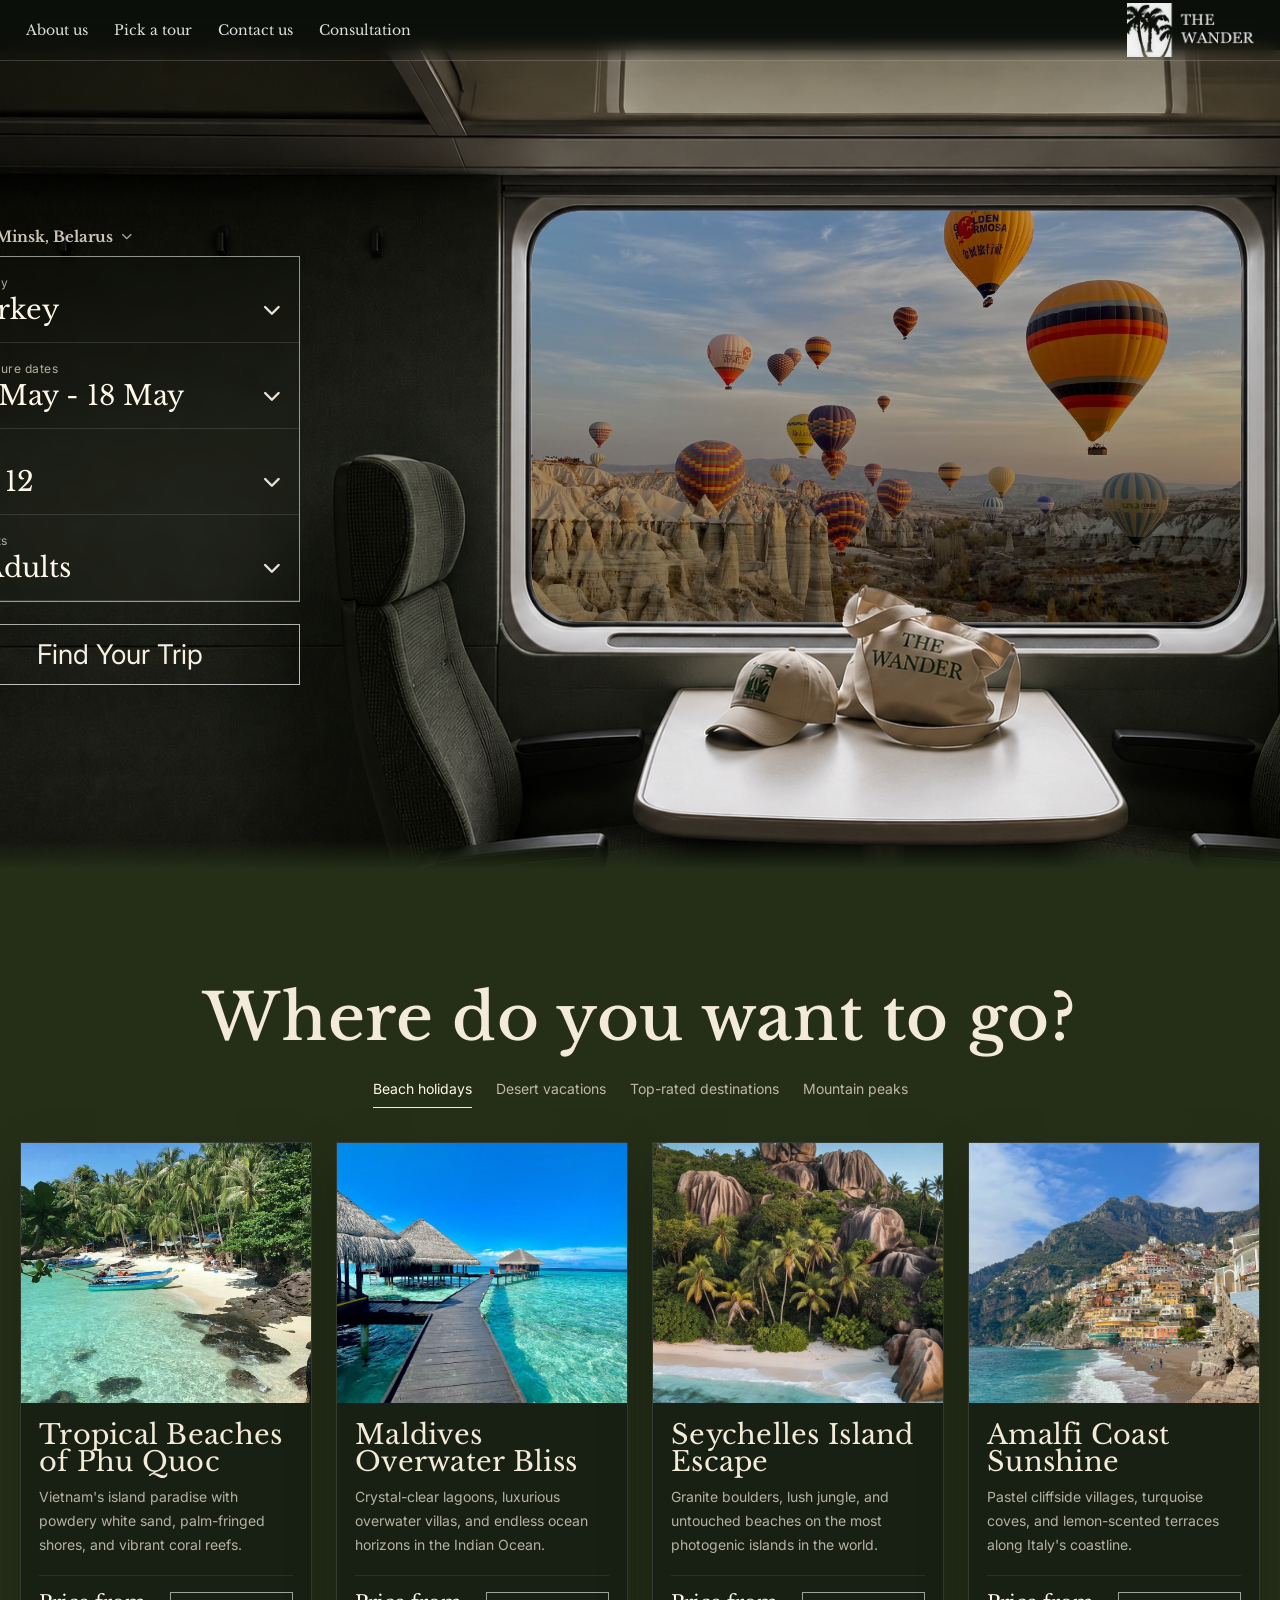
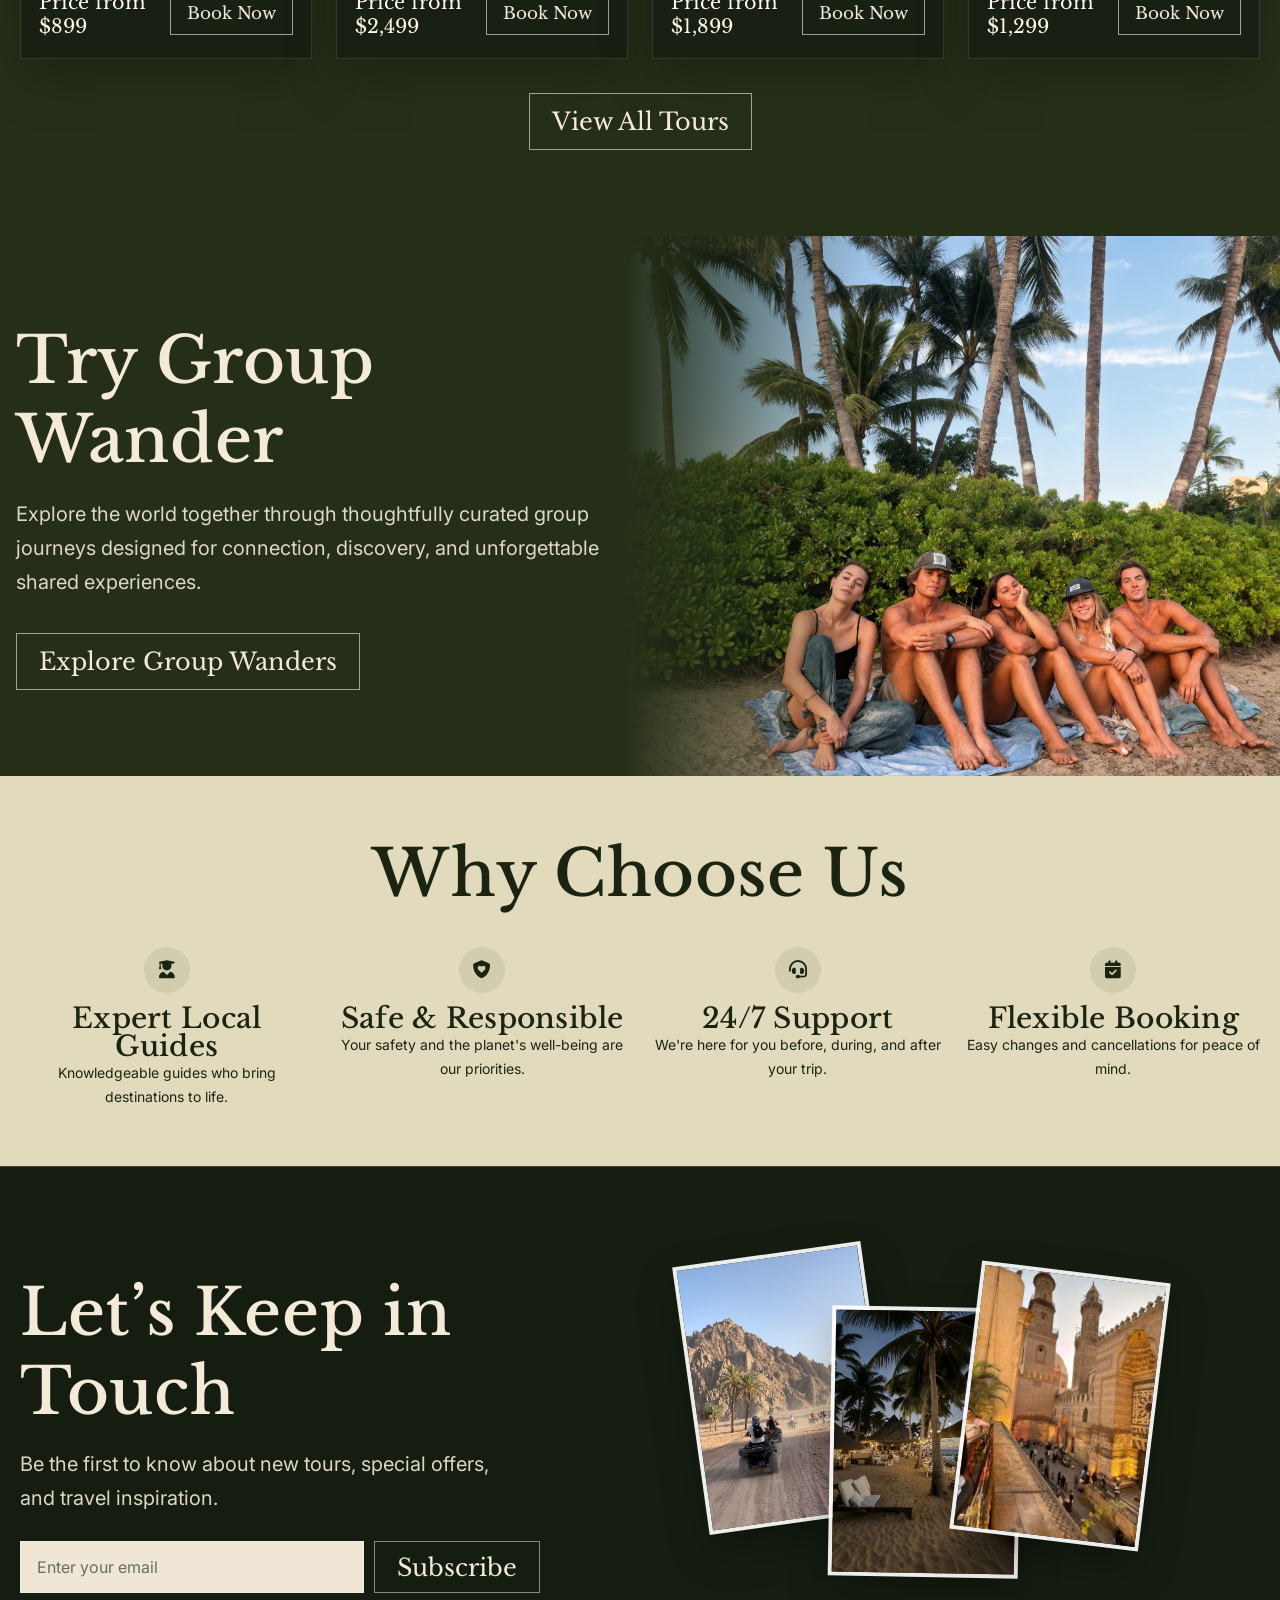
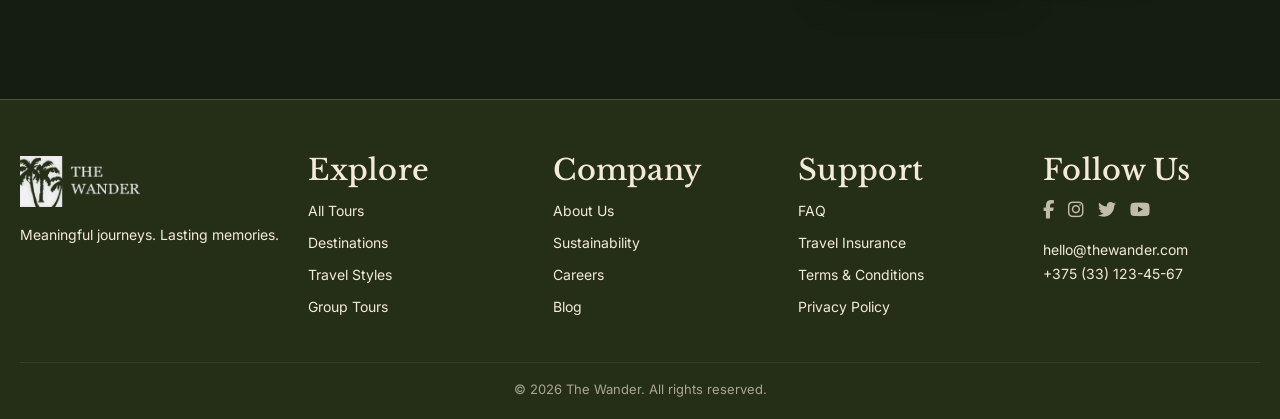
==== index.html @ 89d20103 "Update header layout and color scheme - Modified index.html to reposition logo to the right and navi" ====
<!DOCTYPE html>
<html lang="en">
<head>
    <meta charset="UTF-8" />
    <meta name="viewport" content="width=device-width, initial-scale=1.0" />
    <title>The Wander</title>

    <link rel="preconnect" href="https://fonts.googleapis.com">
    <link rel="preconnect" href="https://fonts.gstatic.com" crossorigin>
    <link href="https://fonts.googleapis.com/css2?family=Cormorant+Garamond:wght@400;500;600;700&family=Inter:wght@400;500;600;700&family=Libre+Baskerville:wght@400;700&display=swap" rel="stylesheet">
    <link rel="stylesheet" href="https://cdnjs.cloudflare.com/ajax/libs/font-awesome/6.5.0/css/all.min.css" />

    <style>
        :root {
            --bg: #252F18;
            --bg2: #1b2411;
            --panel: rgba(14, 18, 12, .56);
            --panel-2: rgba(18, 24, 16, .76);
            --line: rgba(255,255,255,.28);
            --line-2: rgba(255,255,255,.14);
            --cream: #f4ead8;
            --muted: rgba(244,234,216,.72);
            --soft: rgba(244,234,216,.12);
            --shadow: 0 24px 60px rgba(0,0,0,.35);
        }

        * {
            box-sizing: border-box;
        }

        html {
            scroll-behavior: smooth;
        }

        body {
            margin: 0;
            font-family: Inter, system-ui, sans-serif;
            background: var(--bg);
            color: var(--cream);
            overflow-x: hidden;
        }

        a {
            color: inherit;
            text-decoration: none;
        }

        button, input, select {
            font: inherit;
        }

        img {
            display: block;
            max-width: 100%;
        }

        .serif {
            font-family: 'Libre Baskerville', serif;
            letter-spacing: .01em;
        }

        .container {
            width: min(1240px, calc(100% - 32px));
            margin: 0 auto;
        }

        /* HEADER */
        .topbar {
            position: absolute;
            top: 0;
            left: 0;
            width: 100%;
            z-index: 40;
            background: linear-gradient(180deg, rgba(0,0,0,0.5) 0%, rgba(0,0,0,.5) 100%, );
            border-bottom: 1px solid rgba(255,255,255,.18);
            backdrop-filter: blur(8px);
        }

        .topbar-inner {
            min-height: 60px;
            display: grid;
            grid-template-columns: 1fr auto;
            align-items: center;
            gap: 18px;
            padding: 0 6px;
        }

        .nav {
            display: flex;
            align-items: center;
            gap: 26px;
            white-space: nowrap;
            font-family: 'Libre Baskerville', serif;
            font-size: 14px;
            color: rgba(255,255,255,.86);
        }

            .nav a {
                position: relative;
                padding: 6px 0;
                transition: opacity .2s ease, transform .2s ease;
            }

                .nav a:hover {
                    opacity: 1;
                    transform: translateY(-1px);
                }

            .nav.left {
                justify-content: flex-start;
            }

            .nav.right {
                justify-content: flex-end;
            }

        .brand {
            display: inline-flex;
            align-items: center;
            justify-self: end;
            gap: 10px;
        }

        .logo-image {
            width: 127px;
            height: auto;
            object-fit: contain;
        }

        .search-link {
            display: inline-flex;
            align-items: center;
            gap: 10px;
        }

        /* HERO */
        .hero {
            position: relative;
            min-height: 100vh;
            overflow: hidden;
            background: #0e120c;
        }

        .scene-vignette {
            position: absolute;
            inset: 0;
            background: linear-gradient(180deg, rgba(0,0,0,.18) 0%, rgba(0,0,0,.35) 45%, rgba(6,8,5,.62) 100%), radial-gradient(circle at 50% 42%, rgba(255,255,255,.06), transparent 26%);
            pointer-events: none;
        }

        .hero-grid {
            position: relative;
            z-index: 2;
            min-height: 100vh;
            display: grid;
            grid-template-columns: minmax(280px, 360px) minmax(0, 1fr);
            gap: 30px;
            align-items: center;
            padding: 120px 0 48px;
        }

        .finder {
            width: 100%;
            max-width: 360px;
            margin-left: -80px;
            margin-top: -60px;
            color: var(--cream);
        }

        .finder-label {
            display: flex;
            align-items: center;
            gap: 8px;
            font-size: 15px;
            color: rgba(244,234,216,.85);
            margin-bottom: 10px;
            font-family: 'Libre Baskerville', serif;
        }

        .finder-card {
            border: 1px solid rgba(255,255,255,.55);
            background: rgba(12,16,10,.12);
            backdrop-filter: blur(6px);
            padding: 0;
            overflow: visible; /* changed from hidden to allow dropdown to overflow */
            box-shadow: 0 20px 60px rgba(0,0,0,.22);
        }

        .field {
            padding: 14px 18px;
            border-bottom: 1px solid rgba(255,255,255,.12);
            min-height: 86px;
            display: flex;
            flex-direction: column;
            justify-content: center;
            cursor: pointer;
            transition: background .2s ease;
            user-select: none;
        }

        .train-bg::after {
            content: "";
            position: absolute;
            bottom: 0;
            left: 0;
            width: 100%;
            height: 7%;
            background: linear-gradient( to top, #252F18 0%, #252F18 50%, transparent 100%);
            pointer-events: none;
            z-index: 2;
        }

        .field:hover {
            background: rgba(255,255,255,.03);
        }

        .field:last-child {
            border-bottom: 0;
        }

        .field .label {
            font-size: 12px;
            letter-spacing: .04em;
            color: rgba(244,234,216,.72);
            margin-bottom: 6px;
        }

        .field .value {
            display: flex;
            align-items: center;
            justify-content: space-between;
            gap: 14px;
            font-family: 'Libre Baskerville', serif;
            font-size: clamp(1.7rem, 3vw, 1.05rem);
            line-height: 1;
            font-weight: 200;
            color: #fff7ea;
        }

            .field .value small {
                font-size: 18px;
                opacity: .9;
                line-height: 1;
            }

        .finder-actions {
            margin-top: 22px;
        }

        .cta-btn {
            width: 100%;
            appearance: none;
            border: 1px solid rgba(255,255,255,.72);
            background: rgba(0,0,0,.12);
            color: #fff7ea;
            padding: 16px 20px;
            cursor: pointer;
            font-family: 'Inter', sans-serif;
            font-size: clamp(1.7rem, 3vw, 1.05rem);
            line-height: 1;
            box-shadow: var(--shadow);
            transition: transform .2s ease, background .2s ease, border-color .2s ease;
        }

            .cta-btn:hover {
                transform: translateY(-2px);
                background: rgba(255,255,255,.08);
                border-color: rgba(255,255,255,.88);
            }

            .cta-btn:active {
                transform: translateY(0);
            }

        .hero-right {
            position: relative;
            min-height: 560px;
            display: flex;
            align-items: flex-end;
            justify-content: flex-end;
            padding-right: 18px;
        }

        .window-view {
            position: absolute;
            inset: 8px;
            border-radius: 24px;
            overflow: hidden;
            z-index: -20;
        }

            .window-view .view-slide {
                position: absolute;
                inset: 0;
                opacity: 0;
                transform: scale(1.04);
                transition: opacity 900ms ease, transform 1100ms ease;
                background-position: center center;
                background-size: cover;
                background-repeat: no-repeat;
            }

                .window-view .view-slide.active {
                    opacity: 1;
                    transform: scale(1);
                }

        .train-bg {
            position: absolute;
            inset: 0;
            z-index: 1;
            margin-top: 50px;
            overflow: hidden;
            background-size: cover;
            background-position: center;
            background-repeat: no-repeat;
        }

            .train-bg img {
                width: 100%;
                height: 100vh;
                object-fit: cover;
            }

        /* SCENES UNDER WINDOW */
        .window-scenes {
            position: absolute;
            top: 18%;
            right: 2%;
            width: 57vw;
            height: 57vh;
            z-index: 0;
            overflow: hidden;
            border-radius: 28px;
        }

        .scene-slide {
            position: absolute;
            inset: 0;
            background-size: cover;
            background-position: center;
            opacity: 0;
            transition: opacity 1.2s ease, transform 1.2s ease;
            transform: scale(1.05);
        }

            .scene-slide.active {
                opacity: 1;
                transform: scale(1);
            }

        /* CONTENT ABOVE EVERYTHING */
        .hero-grid {
            position: relative;
            z-index: 3;
        }

        .hero-top-note {
            position: absolute;
            top: 20px;
            right: 18px;
            z-index: 2;
            font-size: 12px;
            letter-spacing: .18em;
            text-transform: uppercase;
            color: rgba(244,234,216,.72);
        }

        /* SECTIONS */
        .section {
            padding: 86px 0;
        }

            .section.dark {
                background: #252F18;
            }

        .title-center {
            text-align: center;
            margin-bottom: 30px;
        }

            .title-center h2 {
                margin: 0;
                font-size: clamp(2.4rem, 5vw, 4rem);
                font-weight: 500;
                line-height: 1;
            }

        .tabs {
            display: flex;
            flex-wrap: wrap;
            justify-content: center;
            gap: 16px 24px;
            list-style: none;
            padding: 0;
            margin: 0 0 34px;
        }

            .tabs button {
                appearance: none;
                border: 0;
                background: transparent;
                color: rgba(244,234,216,.74);
                font-size: 14px;
                padding: 0 0 10px;
                border-bottom: 1px solid transparent;
                cursor: pointer;
                transition: color .2s ease, border-color .2s ease, transform .2s ease;
            }

                .tabs button:hover {
                    color: #fff7ea;
                    transform: translateY(-1px);
                }

                .tabs button.active {
                    color: #fff7ea;
                    border-bottom-color: rgba(255,255,255,.9);
                }

        .cards {
            display: grid;
            grid-template-columns: repeat(4,1fr);
            gap: 24px;
        }

        .card {
            overflow: hidden;
            background: #182013;
            border: 1px solid rgba(255,255,255,.12);
            box-shadow: 0 20px 50px rgba(0,0,0,.22);
            display: flex;
            flex-direction: column;
            transition: transform .25s ease, box-shadow .25s ease;
        }

            .card:hover {
                transform: translateY(-8px);
                box-shadow: 0 30px 60px rgba(0,0,0,.28);
            }

        .image-wrap {
            height: 260px;
            overflow: hidden;
            background: #eee9de;
        }

            .image-wrap img {
                width: 100%;
                height: 100%;
                object-fit: cover;
                transition: transform .35s ease;
            }

        .card:hover .image-wrap img {
            transform: scale(1.05);
        }

        .card .content {
            padding: 18px 18px 20px;
            display: flex;
            flex-direction: column;
            flex: 1;
        }

        .card h3 {
            margin: 0;
            font-size: 1.7rem;
            line-height: 1;
            font-weight: 10;
        }

        .card p {
            margin: 10px 0 0;
            font-size: 14px;
            line-height: 1.7;
            color: var(--muted);
            flex: 1;
        }

        .card-bottom {
            display: flex;
            justify-content: space-between;
            align-items: center;
            gap: 14px;
            margin-top: 18px;
            padding-top: 14px;
            border-top: 1px solid rgba(255,255,255,.08);
        }

        .card-price {
            font-family: 'Libre Baskerville', serif;
            font-size: 1.2rem;
            font-weight: 100;
            color: #fff7ea;
        }

        .card-book-btn {
            border: 1px solid rgba(255,255,255,.58);
            background: transparent;
            color: var(--cream);
            padding: 10px 16px;
            cursor: pointer;
            font-family: 'Libre Baskerville', serif;
            font-size: 1.05rem;
            transition: background .2s ease, transform .2s ease, border-color .2s ease;
            white-space: nowrap;
        }

            .card-book-btn:hover {
                background: rgba(255,255,255,.08);
                border-color: rgba(255,255,255,.84);
                transform: translateY(-1px);
            }

        .center-btn {
            display: flex;
            justify-content: center;
            margin-top: 34px;
        }

        .outline-btn {
            display: inline-flex;
            align-items: center;
            justify-content: center;
            border: 1px solid rgba(255,255,255,.56);
            background: transparent;
            color: var(--cream);
            padding: 13px 22px;
            font-family: 'Libre Baskerville', serif;
            font-size: 1.5rem;
            cursor: pointer;
            transition: background .2s ease, transform .2s ease, border-color .2s ease;
        }

            .outline-btn:hover {
                background: rgba(255,255,255,.07);
                transform: translateY(-1px);
                border-color: rgba(255,255,255,.86);
            }

        .split {
            display: grid;
            grid-template-columns: minmax(0,1fr) minmax(0, 1.05fr);
            min-height: 540px;
        }

        .split-copy {
            display: flex;
            align-items: center;
            padding: 80px 0;
            background: #252F18;
        }

            .split-copy p {
                max-width: 600px;
                font-size: 20px;
                line-height: 1.7;
                color: rgba(244,234,216,.9);
                margin: 0;
            }

        .split-image {
            position: relative;
            overflow: hidden;
            min-height: 100%;
        }

            .split-image::before {
                content: "";
                position: absolute;
                inset: 0;
                background: linear-gradient(90deg, #252F18 0%, rgba(21,29,17,0) 38%);
                z-index: 1;
                pointer-events: none;
            }

            .split-image img {
                width: 100%;
                height: 100%;
                object-fit: cover;
            }

        .features {
            background: #eff0ea url('Whyus_back.png') center/cover no-repeat;
            color: #203019;
            padding: 58px 0;
        }

        .features-title {
            text-align: center;
            margin-bottom: 34px;
        }

            .features-title h2 {
                margin: 0;
                font-size: clamp(2.4rem, 5vw, 4rem);
                font-weight: 500;
                color: #1b2411;
            }

        .feature-grid {
            display: grid;
            grid-template-columns: repeat(4,1fr);
            gap: 22px;
        }

        .feature {
            display: flex;
            flex-direction: column;
            align-items: center;
            text-align: center;
            gap: 12px;
        }

        .icon {
            width: 46px;
            height: 46px;
            border-radius: 999px;
            display: grid;
            place-items: center;
            background: rgba(38,49,26,.08);
            color: #1b2411;
            font-size: 18px;
        }

        .feature h4 {
            margin: 0;
            font-size: 1.75rem;
            font-weight: 500;
            line-height: 1;
            color: #1b2411;
        }

        .feature p {
            margin: 0;
            font-size: 14px;
            line-height: 1.7;
            color: #1b2411;
        }

        .newsletter {
            background: #151d11;
            border-top: 1px solid rgba(255,255,255,.18);
            padding: 86px 0;
        }

            .newsletter .grid {
                display: grid;
                grid-template-columns: 1fr 1fr;
                gap: 40px;
                align-items: center;
            }

            .newsletter h2 {
                margin: 0;
                font-size: clamp(2.4rem, 5vw, 4rem);
                font-weight: 500;
            }

            .newsletter p {
                margin: 16px 0 0;
                max-width: 500px;
                font-size: 20px;
                line-height: 1.7;
                color: rgba(244,234,216,.9);
            }

        .form-row {
            display: flex;
            gap: 10px;
            margin-top: 26px;
            max-width: 520px;
        }

            .form-row input {
                flex: 1;
                height: 52px;
                border: 1px solid rgba(255,255,255,.18);
                background: #efe6d6;
                color: #1f2915;
                padding: 0 16px;
                outline: none;
            }

                .form-row input::placeholder {
                    color: #65705d;
                }

            .form-row button {
                height: 52px;
                padding: 0 22px;
                border: 1px solid rgba(255,255,255,.48);
                background: transparent;
                color: var(--cream);
                cursor: pointer;
                font-family: 'Libre Baskerville', serif;
                font-size: 1.5rem;
                white-space: nowrap;
            }

        .polaroids {
            position: relative;
            height: 360px;
        }

            .polaroids img {
                position: absolute;
                width: 190px;
                height: 270px;
                object-fit: cover;
                border: 4px solid rgba(255,255,255,.92);
                box-shadow: 0 18px 40px rgba(0,0,0,.28);
            }

        .p1 {
            left: 30px;
            top: 0;
            transform: rotate(-8deg);
        }

        .p2 {
            left: 170px;
            top: 54px;
            transform: rotate(1deg);
        }

        .p3 {
            left: 305px;
            top: 18px;
            transform: rotate(7deg);
        }

        .footer {
            background: #252F18;
            padding: 56px 0 22px;
            border-top: 1px solid rgba(255,255,255,.18);
        }

        .footer-grid {
            display: grid;
            grid-template-columns: 1.2fr 1fr 1fr 1fr 1fr;
            gap: 28px;
        }

        .footer p, .footer li {
            font-size: 14px;
            line-height: 1.7;
            color: var(--cream);
            margin: 0;
        }

        .footer ul {
            list-style: none;
            padding: 0;
            margin: 14px 0 0;
        }

        .footer li {
            margin-bottom: 8px;
        }

        .footer h3 {
            margin: 0;
            font-size: 1.8rem;
            font-weight: 500;
            line-height: 1;
        }

        .footer-logo-img {
            width: 120px;
            height: auto;
        }

        .socials {
            display: flex;
            gap: 14px;
            margin: 14px 0 18px;
            font-size: 18px;
        }

            .socials a {
                color: rgba(244,234,216,.76);
            }

                .socials a:hover {
                    color: #fff7ea;
                }

        .copyright {
            margin-top: 36px;
            padding-top: 18px;
            border-top: 1px solid rgba(255,255,255,.08);
            text-align: center;
            color: rgba(244,234,216,.64);
            font-size: 13px;
        }

        /* MODAL */
        .modal {
            position: fixed;
            inset: 0;
            display: none;
            align-items: center;
            justify-content: center;
            z-index: 80;
            background: rgba(0,0,0,.56);
            padding: 20px;
        }

            .modal.open {
                display: flex;
            }

        .modal-card {
            width: min(760px, 100%);
            background: #151d11;
            border: 1px solid rgba(255,255,255,.16);
            box-shadow: 0 30px 80px rgba(0,0,0,.45);
            padding: 22px;
        }

        .modal-head {
            display: flex;
            justify-content: space-between;
            align-items: center;
            gap: 16px;
            margin-bottom: 14px;
        }

            .modal-head h3 {
                margin: 0;
                font-size: 2rem;
                font-weight: 500;
            }

        .modal-close {
            width: 42px;
            height: 42px;
            border-radius: 999px;
            border: 1px solid rgba(255,255,255,.2);
            background: transparent;
            color: var(--cream);
            cursor: pointer;
        }

        .summary-grid {
            display: grid;
            grid-template-columns: repeat(3,1fr);
            gap: 12px;
        }

        .summary-item {
            border: 1px solid rgba(255,255,255,.14);
            padding: 14px;
            background: rgba(255,255,255,.03);
        }

            .summary-item span {
                display: block;
                font-size: 12px;
                color: rgba(244,234,216,.68);
                margin-bottom: 8px;
                text-transform: uppercase;
                letter-spacing: .08em;
            }

            .summary-item strong {
                font-family: 'Libre Baskerville', serif;
                font-size: 1.6rem;
                font-weight: 600;
            }

        .modal-actions {
            display: flex;
            gap: 10px;
            justify-content: flex-end;
            margin-top: 18px;
            flex-wrap: wrap;
        }

        /* DROPDOWN PANEL */
        .dropdown-panel {
            position: absolute;
            left: 0;
            top: 100%;
            width: min(360px, 100%);
            margin-top: 10px;
            background: rgba(16, 20, 14, .96);
            border: 1px solid rgba(255,255,255,.16);
            box-shadow: 0 20px 50px rgba(0,0,0,.34);
            padding: 14px;
            display: none;
            z-index: 60;
            max-height: 300px; /* enable scrolling for long lists */
            overflow-y: auto;
        }

            .dropdown-panel.open {
                display: block;
            }

            .dropdown-panel .option-grid {
                display: grid;
                grid-template-columns: repeat(2,1fr);
                gap: 10px;
            }

        .pill {
            border: 1px solid rgba(255,255,255,.16);
            background: rgba(255,255,255,.03);
            color: var(--cream);
            padding: 12px 10px;
            cursor: pointer;
            text-align: center;
            transition: background .2s ease, border-color .2s ease;
            font-size: 14px;
        }

            .pill:hover,
            .pill.active {
                background: rgba(255,255,255,.08);
                border-color: rgba(255,255,255,.46);
            }

        .field-wrap {
            position: relative;
        }

        /* RESPONSIVE */
        @media (max-width: 1160px) {
            .cards,
            .feature-grid,
            .footer-grid {
                grid-template-columns: repeat(2,1fr);
            }

            .hero-grid {
                grid-template-columns: 1fr;
                gap: 26px;
                padding-top: 120px;
                padding-bottom: 40px;
            }

            .finder {
                max-width: 520px;
                margin: 0 auto;
            }

            .hero-right {
                min-height: 470px;
                padding-right: 0;
                justify-content: center;
            }

            .window-shell {
                width: min(100%, 760px);
                margin: 0 auto;
            }

            .split {
                grid-template-columns: 1fr;
            }

            .split-image {
                min-height: 360px;
            }

            .newsletter .grid {
                grid-template-columns: 1fr;
            }

            .polaroids {
                height: 320px;
            }

            .p3 {
                left: 280px;
            }
        }

        @media (max-width: 760px) {
            .container {
                width: min(100% - 22px, 1240px);
            }

            .topbar-inner {
                grid-template-columns: 1fr auto;
                grid-template-areas:
                    "brand brand"
                    "nav nav";
                padding: 10px 0 14px;
            }

            .nav.left,
            .nav.right {
                display: none;
            }

            .brand {
                grid-column: 1/-1;
            }

            .logo-image {
                width: 124px;
            }

            .hero-grid {
                padding-top: 118px;
            }

            .finder-card {
                width: 100%;
            }

            .field {
                min-height: 76px;
                padding: 12px 14px;
            }

                .field .value {
                    font-size: 1.6rem;
                }

            .window-shell {
                width: min(100%, 430px);
                aspect-ratio: 1 / 1.08;
                border-radius: 22px;
            }

            .window-view {
                inset: 6px;
                border-radius: 18px;
            }

            .summary-grid {
                grid-template-columns: 1fr;
            }

            .cards,
            .feature-grid,
            .footer-grid {
                grid-template-columns: 1fr;
            }

            .form-row {
                flex-direction: column;
            }

                .form-row button {
                    width: 100%;
                }

            .polaroids {
                height: 280px;
            }

                .polaroids img {
                    width: 140px;
                    height: 210px;
                }

            .p1 {
                left: 0;
            }

            .p2 {
                left: 98px;
                top: 28px;
            }

            .p3 {
                left: 192px;
                top: 10px;
            }

            .modal-card {
                padding: 18px;
            }
        }

        @media (prefers-reduced-motion: reduce) {
            *, *::before, *::after {
                scroll-behavior: auto !important;
                animation: none !important;
                transition: none !important;
            }
        }
    </style>
</head>
<body>

    <header class="topbar">
        <div class="container topbar-inner">
            <nav class="nav left" aria-label="Primary">
                <a href="#about">About us</a>
                <a href="#tours">Pick a tour</a>
                <a href="#contact">Contact us</a>
                <a href="#consultation">Consultation</a>
            </nav>

            <a href="#top" class="brand" aria-label="The Wander home">
                <img src="logo_1.png" alt="The Wander Logo" class="logo-image">
            </a>
        </div>
    </header>

    <main id="top">
        <section class="hero" id="find-tour">
            <div class="train-bg">
                <img src="train.png" alt="">
            </div>
            <div class="window-scenes">
                <div class="scene-slide active" style="background-image: url('turkey-train1.jpg')"></div>
                <div class="scene-slide" style="background-image: url('turkey-train2.jpg')"></div>
                <div class="scene-slide" style="background-image: url('turkey-train3.jpg')"></div>
                <div class="scene-slide" style="background-image: url('turkey-train4.jpg')"></div>
            </div>
            <div class="hero-scene" aria-hidden="true">
                <div class="scene-vignette"></div>
            </div>

            <div class="container hero-grid">
                <div class="finder">
                    <!-- "From" dropdown -->
                    <div class="field-wrap">
                        <div class="finder-label js-dropdown" data-key="from" style="cursor:pointer;">
                            <span>From:</span>
                            <strong id="fromCityLabel">Minsk, Belarus</strong>
                            <i class="fa-solid fa-chevron-down" style="font-size:11px; opacity:.8;"></i>
                        </div>
                        <div class="dropdown-panel" id="fromPanel">
                            <div class="option-grid" style="grid-template-columns:1fr;">
                                <button class="pill active" data-value="Minsk, Belarus">Minsk, Belarus</button>
                                <button class="pill" data-value="Moscow, Russia">Moscow, Russia</button>
                                <button class="pill" data-value="Warsaw, Poland">Warsaw, Poland</button>
                                <button class="pill" data-value="Berlin, Germany">Berlin, Germany</button>
                                <button class="pill" data-value="Vilnius, Lithuania">Vilnius, Lithuania</button>
                                <button class="pill" data-value="Kyiv, Ukraine">Kyiv, Ukraine</button>
                                <button class="pill" data-value="Istanbul, Turkey">Istanbul, Turkey</button>
                                <button class="pill" data-value="Bangkok, Thailand">Bangkok, Thailand</button>
                                <button class="pill" data-value="Rome, Italy">Rome, Italy</button>
                                <button class="pill" data-value="Zurich, Switzerland">Zurich, Switzerland</button>
                            </div>
                        </div>
                    </div>

                    <div class="finder-card">
                        <!-- Country -->
                        <div class="field-wrap">
                            <div class="field js-dropdown" data-key="country">
                                <div class="label">Country</div>
                                <div class="value"><span id="countryLabel">Turkey</span> <small><i class="fa-solid fa-chevron-down"></i></small></div>
                            </div>
                            <div class="dropdown-panel" id="countryPanel">
                                <div class="option-grid">
                                    <button class="pill active" data-value="Turkey">Turkey</button>
                                    <button class="pill" data-value="Thailand">Thailand</button>
                                    <button class="pill" data-value="Italy">Italy</button>
                                    <button class="pill" data-value="Switzerland">Switzerland</button>
                                    <button class="pill" data-value="France">France</button>
                                    <button class="pill" data-value="Spain">Spain</button>
                                    <button class="pill" data-value="Greece">Greece</button>
                                    <button class="pill" data-value="Japan">Japan</button>
                                    <button class="pill" data-value="Egypt">Egypt</button>
                                    <button class="pill" data-value="USA">USA</button>
                                </div>
                            </div>
                        </div>

                        <div class="field-wrap">
                            <div class="field js-dropdown" data-key="dates">
                                <div class="label">Departure dates</div>
                                <div class="value"><span id="datesLabel">10 May - 18 May</span> <small><i class="fa-solid fa-chevron-down"></i></small></div>
                            </div>
                            <div class="dropdown-panel" id="datesPanel">
                                <div class="option-grid" style="grid-template-columns:1fr;">
                                    <button class="pill" data-value="10 May - 18 May">10 May - 18 May</button>
                                    <button class="pill" data-value="21 Jun - 29 Jun">21 Jun - 29 Jun</button>
                                    <button class="pill" data-value="05 Jul - 13 Jul">05 Jul - 13 Jul</button>
                                    <button class="pill" data-value="18 Aug - 26 Aug">18 Aug - 26 Aug</button>
                                </div>
                            </div>
                        </div>

                        <div class="field-wrap">
                            <div class="field js-dropdown" data-key="nights">
                                <div class="label">Nights</div>
                                <div class="value"><span id="nightsLabel">6 - 12</span> <small><i class="fa-solid fa-chevron-down"></i></small></div>
                            </div>
                            <div class="dropdown-panel" id="nightsPanel">
                                <div class="option-grid" style="grid-template-columns:1fr 1fr;">
                                    <button class="pill" data-value="3 - 5">3 - 5</button>
                                    <button class="pill" data-value="6 - 12">6 - 12</button>
                                    <button class="pill" data-value="13 - 18">13 - 18</button>
                                    <button class="pill" data-value="19+">19+</button>
                                </div>
                            </div>
                        </div>

                        <div class="field-wrap">
                            <div class="field js-dropdown" data-key="travelers">
                                <div class="label">Tourists</div>
                                <div class="value"><span id="travelersLabel">2 Adults</span> <small><i class="fa-solid fa-chevron-down"></i></small></div>
                            </div>
                            <div class="dropdown-panel" id="travelersPanel">
                                <div class="option-grid" style="grid-template-columns:1fr;">
                                    <button class="pill" data-value="1 Adult">1 Adult</button>
                                    <button class="pill" data-value="2 Adults">2 Adults</button>
                                    <button class="pill" data-value="2 Adults + 1 Child">2 Adults + 1 Child</button>
                                    <button class="pill" data-value="Family">Family</button>
                                </div>
                            </div>
                        </div>
                    </div>

                    <div class="finder-actions">
                        <button class="cta-btn" id="findTripBtn">Find Your Trip</button>
                    </div>
                </div>
            </div>
        </section>

        <section id="tours" class="section dark">
            <div class="container">
                <div class="title-center">
                    <h2 class="serif">Where do you want to go?</h2>
                </div>

                <div class="tabs" role="tablist" aria-label="Tour categories">
                    <button class="active" data-category="Beach holidays">Beach holidays</button>
                    <button data-category="Desert vacations">Desert vacations</button>
                    <button data-category="Top-rated destinations">Top-rated destinations</button>
                    <button data-category="Mountain peaks">Mountain peaks</button>
                </div>

                <div class="cards" id="tourCards">
                    <article class="card">
                        <div class="image-wrap"><img src="Phu Quoc.jpg" alt="Tropical Beaches of Phu Quoc"></div>
                        <div class="content">
                            <h3 class="serif">Tropical Beaches of Phu Quoc</h3>
                            <p class="card-desc">Vietnam's island paradise with powdery white sand, palm-fringed shores, and vibrant coral reefs.</p>
                            <div class="card-bottom">
                                <span class="card-price">Price from $899</span>
                                <button class="card-book-btn">Book Now</button>
                            </div>
                        </div>
                    </article>

                    <article class="card">
                        <div class="image-wrap"><img src="Maldives.jpg" alt="Maldives Overwater Bliss"></div>
                        <div class="content">
                            <h3 class="serif">Maldives Overwater Bliss</h3>
                            <p class="card-desc">Crystal-clear lagoons, luxurious overwater villas, and endless ocean horizons in the Indian Ocean.</p>
                            <div class="card-bottom">
                                <span class="card-price">Price from $2,499</span>
                                <button class="card-book-btn">Book Now</button>
                            </div>
                        </div>
                    </article>

                    <article class="card">
                        <div class="image-wrap"><img src="Seychelles.jpg" alt="Seychelles Island Escape"></div>
                        <div class="content">
                            <h3 class="serif">Seychelles Island Escape</h3>
                            <p class="card-desc">Granite boulders, lush jungle, and untouched beaches on the most photogenic islands in the world.</p>
                            <div class="card-bottom">
                                <span class="card-price">Price from $1,899</span>
                                <button class="card-book-btn">Book Now</button>
                            </div>
                        </div>
                    </article>

                    <article class="card">
                        <div class="image-wrap"><img src="Amalfi.jpg" alt="Amalfi Coast Sunshine"></div>
                        <div class="content">
                            <h3 class="serif">Amalfi Coast Sunshine</h3>
                            <p class="card-desc">Pastel cliffside villages, turquoise coves, and lemon-scented terraces along Italy's coastline.</p>
                            <div class="card-bottom">
                                <span class="card-price">Price from $1,299</span>
                                <button class="card-book-btn">Book Now</button>
                            </div>
                        </div>
                    </article>
                </div>

                <div class="center-btn">
                    <button class="outline-btn" id="allToursBtn">View All Tours</button>
                </div>
            </div>
        </section>

        <section id="about" class="section" style="padding:0;">
            <div class="split">
                <div class="split-copy">
                    <div class="container">
                        <h2 class="serif" style="margin:0 0 18px; font-size:clamp(2.4rem, 5vw, 4rem); font-weight:500;">Try Group Wander</h2>
                        <p>
                            Explore the world together through thoughtfully curated group journeys designed for connection,
                            discovery, and unforgettable shared experiences.
                        </p>
                        <div style="margin-top:34px;">
                            <button class="outline-btn" type="button">Explore Group Wanders</button>
                        </div>
                    </div>
                </div>
                <div class="split-image">
                    <img src="enhance_zso8jnweg9b0owjsqbdm.png" alt="Group hiking">
                </div>
            </div>
        </section>

        <section class="features">
            <div class="container">
                <div class="features-title">
                    <h2 class="serif">Why Choose Us</h2>
                </div>
                <div class="feature-grid">
                    <div class="feature">
                        <div class="icon"><i class="fa-solid fa-user-graduate"></i></div>
                        <div>
                            <h4 class="serif">Expert Local Guides</h4>
                            <p>Knowledgeable guides who bring destinations to life.</p>
                        </div>
                    </div>
                    <div class="feature">
                        <div class="icon"><i class="fa-solid fa-shield-heart"></i></div>
                        <div>
                            <h4 class="serif">Safe &amp; Responsible</h4>
                            <p>Your safety and the planet's well-being are our priorities.</p>
                        </div>
                    </div>
                    <div class="feature">
                        <div class="icon"><i class="fa-solid fa-headset"></i></div>
                        <div>
                            <h4 class="serif">24/7 Support</h4>
                            <p>We're here for you before, during, and after your trip.</p>
                        </div>
                    </div>
                    <div class="feature">
                        <div class="icon"><i class="fa-solid fa-calendar-check"></i></div>
                        <div>
                            <h4 class="serif">Flexible Booking</h4>
                            <p>Easy changes and cancellations for peace of mind.</p>
                        </div>
                    </div>
                </div>
            </div>
        </section>

        <section id="consultation" class="newsletter">
            <div class="container grid">
                <div>
                    <h2 class="serif">Let’s Keep in Touch</h2>
                    <p>Be the first to know about new tours, special offers, and travel inspiration.</p>
                    <div class="form-row">
                        <input type="email" placeholder="Enter your email" aria-label="Email address" />
                        <button type="button" id="subscribeBtn">Subscribe</button>
                    </div>
                </div>

                <div class="polaroids" aria-hidden="true">
                    <img class="p1" src="Polaroid1.jpg" alt="">
                    <img class="p2" src="Polaroid2.jpg" alt="">
                    <img class="p3" src="Polaroid3.jpg" alt="">
                </div>
            </div>
        </section>
    </main>

    <footer id="contact" class="footer">
        <div class="container">
            <div class="footer-grid">
                <div>
                    <img src="logo_1.png" alt="The Wander Logo" class="footer-logo-img">
                    <p style="margin-top:16px;">Meaningful journeys. Lasting memories.</p>
                </div>

                <div>
                    <h3 class="serif">Explore</h3>
                    <ul>
                        <li><a href="#tours">All Tours</a></li>
                        <li><a href="#tours">Destinations</a></li>
                        <li><a href="#tours">Travel Styles</a></li>
                        <li><a href="#tours">Group Tours</a></li>
                    </ul>
                </div>

                <div>
                    <h3 class="serif">Company</h3>
                    <ul>
                        <li><a href="#about">About Us</a></li>
                        <li>Sustainability</li>
                        <li>Careers</li>
                        <li>Blog</li>
                    </ul>
                </div>

                <div>
                    <h3 class="serif">Support</h3>
                    <ul>
                        <li>FAQ</li>
                        <li>Travel Insurance</li>
                        <li>Terms &amp; Conditions</li>
                        <li>Privacy Policy</li>
                    </ul>
                </div>

                <div>
                    <h3 class="serif">Follow Us</h3>
                    <div class="socials">
                        <a href="#" aria-label="Facebook"><i class="fa-brands fa-facebook-f"></i></a>
                        <a href="#" aria-label="Instagram"><i class="fa-brands fa-instagram"></i></a>
                        <a href="#" aria-label="Twitter"><i class="fa-brands fa-twitter"></i></a>
                        <a href="#" aria-label="YouTube"><i class="fa-brands fa-youtube"></i></a>
                    </div>
                    <p>hello@thewander.com</p>
                    <p>+375 (33) 123-45-67</p>
                </div>
            </div>

            <div class="copyright">© 2026 The Wander. All rights reserved.</div>
        </div>
    </footer>

    <div class="modal" id="tripModal" aria-hidden="true" role="dialog" aria-modal="true">
        <div class="modal-card">
            <div class="modal-head">
                <h3 class="serif">Your Tour Selection</h3>
                <button class="modal-close" id="closeModalBtn" aria-label="Close dialog"><i class="fa-solid fa-xmark"></i></button>
            </div>
            <div class="summary-grid">
                <div class="summary-item"><span>From</span><strong id="summaryFrom">Minsk, Belarus</strong></div>
                <div class="summary-item"><span>Country</span><strong id="summaryCountry">Turkey</strong></div>
                <div class="summary-item"><span>Departure</span><strong id="summaryDates">10 May - 18 May</strong></div>
            </div>
            <div class="summary-item" style="margin-top:12px;">
                <span>Nights</span><strong id="summaryNights">6 - 12</strong>
            </div>
            <div class="summary-item" style="margin-top:12px;">
                <span>Guests</span><strong id="summaryTravelers">2 Adults</strong>
            </div>
            <div class="modal-actions">
                <button class="outline-btn" id="editSelectionBtn" type="button">Edit Selection</button>
                <button class="cta-btn" id="confirmTripBtn" type="button" style="width:auto; padding-inline:24px; font-size:1.7rem;">Continue</button>
            </div>
        </div>
    </div>

    <script>
        document.addEventListener('DOMContentLoaded', () => {

            // ---------- COUNTRY SCENES MAPPING (extended) ----------
            const countryScenes = {
                'Turkey': ['turkey-train1.jpg', 'turkey-train2.jpg', 'turkey-train3.jpg', 'turkey-train4.jpg'],
                'Thailand': ['thailand-train1.jpg', 'thailand-train2.jpg', 'thailand-train3.jpg', 'thailand-train4.jpg'],
                'Italy': ['italy-train1.jpg', 'italy-train2.jpg', 'italy-train3.jpg', 'italy-train4.jpg'],
                'Switzerland': ['switzerland-train1.jpg', 'switzerland-train2.jpg', 'switzerland-train3.jpg', 'switzerland-train4.jpg'],
                'France': ['france-train1.jpg', 'france-train2.jpg', 'france-train3.jpg', 'france-train4.jpg'],
                'Spain': ['spain-train1.jpg', 'spain-train2.jpg', 'spain-train3.jpg', 'spain-train4.jpg'],
                'Greece': ['greece-train1.jpg', 'greece-train2.jpg', 'greece-train3.jpg', 'greece-train4.jpg'],
                'Japan': ['japan-train1.jpg', 'japan-train2.jpg', 'japan-train3.jpg', 'japan-train4.jpg'],
                'Egypt': ['egypt-train1.jpg', 'egypt-train2.jpg', 'egypt-train3.jpg', 'egypt-train4.jpg'],
                'USA': ['usa-train1.jpg', 'usa-train2.jpg', 'usa-train3.jpg', 'usa-train4.jpg']
            };

            // ---------- SCENE ROTATION ----------
            const windowScenes = document.querySelector('.window-scenes');
            const sceneSlides = Array.from(document.querySelectorAll('.scene-slide'));
            let activeSceneIndex = 0;
            let rotationInterval;

            function setScene(index) {
                sceneSlides.forEach(slide => slide.classList.remove('active'));
                activeSceneIndex = ((index % sceneSlides.length) + sceneSlides.length) % sceneSlides.length;
                sceneSlides[activeSceneIndex].classList.add('active');
            }

            function startRotation() {
                if (rotationInterval) clearInterval(rotationInterval);
                rotationInterval = setInterval(() => {
                    setScene(activeSceneIndex + 1);
                }, 3000);
            }

            sceneSlides[0].classList.add('active');
            startRotation();

            function updateScenesForCountry(country) {
                const images = countryScenes[country];
                if (!images || !windowScenes) return;

                windowScenes.innerHTML = '';
                images.forEach((img, index) => {
                    const slide = document.createElement('div');
                    slide.classList.add('scene-slide');
                    if (index === 0) slide.classList.add('active');
                    slide.style.backgroundImage = `url('${img}')`;
                    windowScenes.appendChild(slide);
                });

                // Update the array reference
                sceneSlides.length = 0;
                const newSlides = document.querySelectorAll('.scene-slide');
                newSlides.forEach(slide => sceneSlides.push(slide));
                activeSceneIndex = 0;
                startRotation();
            }

            // ---------- DROPDOWN LOGIC (added "from") ----------
            const panels = {
                from: document.getElementById('fromPanel'),     // new
                country: document.getElementById('countryPanel'),
                dates: document.getElementById('datesPanel'),
                nights: document.getElementById('nightsPanel'),
                travelers: document.getElementById('travelersPanel')
            };

            const labels = {
                from: document.getElementById('fromCityLabel'), // new
                country: document.getElementById('countryLabel'),
                dates: document.getElementById('datesLabel'),
                nights: document.getElementById('nightsLabel'),
                travelers: document.getElementById('travelersLabel')
            };

            const dropdownFields = document.querySelectorAll('.js-dropdown');
            const allPills = document.querySelectorAll('.pill');

            function closeAllPanels() {
                Object.values(panels).forEach(panel => panel.classList.remove('open'));
            }

            dropdownFields.forEach(field => {
                field.addEventListener('click', (e) => {
                    e.stopPropagation();
                    const key = field.dataset.key;
                    const panel = panels[key];
                    if (!panel) return;
                    const willOpen = !panel.classList.contains('open');
                    closeAllPanels();
                    if (willOpen) panel.classList.add('open');
                });
            });

            allPills.forEach(pill => {
                pill.addEventListener('click', (e) => {
                    e.stopPropagation();
                    const value = pill.dataset.value;
                    const parentPanel = pill.closest('.dropdown-panel');
                    if (!parentPanel) return;
                    const key = Object.entries(panels).find(([, panel]) => panel === parentPanel)?.[0];

                    if (key) {
                        labels[key].textContent = value;
                        if (key === 'country') {
                            updateScenesForCountry(value);
                        }
                    }

                    parentPanel.querySelectorAll('.pill').forEach(btn => btn.classList.remove('active'));
                    pill.classList.add('active');
                    closeAllPanels();
                });
            });

            document.addEventListener('click', () => closeAllPanels());
            document.addEventListener('keydown', (e) => {
                if (e.key === 'Escape') closeAllPanels();
            });

            // ---------- MODAL (added "from") ----------
            const modal = document.getElementById('tripModal');
            const findTripBtn = document.getElementById('findTripBtn');
            const closeModalBtn = document.getElementById('closeModalBtn');
            const editSelectionBtn = document.getElementById('editSelectionBtn');
            const confirmTripBtn = document.getElementById('confirmTripBtn');

            const summaryFrom = document.getElementById('summaryFrom');
            const summaryCountry = document.getElementById('summaryCountry');
            const summaryDates = document.getElementById('summaryDates');
            const summaryNights = document.getElementById('summaryNights');
            const summaryTravelers = document.getElementById('summaryTravelers');

            function openModal() {
                summaryFrom.textContent = labels.from.textContent;
                summaryCountry.textContent = labels.country.textContent;
                summaryDates.textContent = labels.dates.textContent;
                summaryNights.textContent = labels.nights.textContent;
                summaryTravelers.textContent = labels.travelers.textContent;
                modal.classList.add('open');
                modal.setAttribute('aria-hidden', 'false');
            }

            function closeModal() {
                modal.classList.remove('open');
                modal.setAttribute('aria-hidden', 'true');
            }

            findTripBtn.addEventListener('click', openModal);
            closeModalBtn.addEventListener('click', closeModal);
            editSelectionBtn.addEventListener('click', closeModal);
            confirmTripBtn.addEventListener('click', () => {
                closeModal();
                alert(`Searching trips from ${labels.from.textContent} to ${labels.country.textContent} for ${labels.travelers.textContent}.`);
            });

            modal.addEventListener('click', (e) => {
                if (e.target === modal) closeModal();
            });

            // ---------- TABS ----------
            const tabs = document.querySelectorAll('.tabs button');
            const cards = document.querySelectorAll('.card');

            const cardData = {
                'Beach holidays': [
                    { img: 'Phu Quoc.jpg', title: 'Tropical Beaches of Phu Quoc', desc: "Vietnam's island paradise with powdery white sand, palm-fringed shores, and vibrant coral reefs.", price: 'Price from $899' },
                    { img: 'Maldives.jpg', title: 'Maldives Overwater Bliss', desc: 'Crystal-clear lagoons, luxurious overwater villas, and endless ocean horizons in the Indian Ocean.', price: 'Price from $2,499' },
                    { img: 'Seychelles.jpg', title: 'Seychelles Island Escape', desc: 'Granite boulders, lush jungle, and untouched beaches on the most photogenic islands in the world.', price: 'Price from $1,899' },
                    { img: 'Amalfi.jpg', title: 'Amalfi Coast Sunshine', desc: "Pastel cliffside villages, turquoise coves, and lemon-scented terraces along Italy's coastline.", price: 'Price from $1,299' }
                ],
                'Desert vacations': [
                    { img: 'Sahara Dunes.jpg', title: 'Sahara Dunes & Stars', desc: 'Camel treks over golden ergs, nights under a blanket of stars in a traditional Berber camp.', price: 'Price from $1,099' },
                    { img: 'Wadi Rum.jpg', title: 'Wadi Rum Martian Landscapes', desc: "Explore Jordan's red desert valleys, towering rock bridges, and Bedouin hospitality beyond compare.", price: 'Price from $979' },
                    { img: 'Atacama Desert.jpg', title: 'Atacama Desert Adventure', desc: 'The driest non-polar desert on Earth: salt flats, geysers, and lunar-like valleys in northern Chile.', price: 'Price from $1,549' },
                    { img: 'Dubai.jpg', title: 'Dubai Desert Safari', desc: 'Thrilling dune bashing, sunset falconry, and a royal desert banquet in the Arabian sands.', price: 'Price from $749' }
                ],
                'Top-rated destinations': [
                    { img: 'Parisian Rendezvous.jpg', title: 'Iconic Parisian Rendezvous', desc: 'Eiffel Tower views, Seine river cruises, and world-class art in the City of Light.', price: 'Price from $1,199' },
                    { img: 'Kyoto Temples.jpg', title: 'Timeless Kyoto Temples', desc: "Bamboo groves, golden pavilions, tea ceremonies, and geisha districts in Japan's cultural heart.", price: 'Price from $1,699' },
                    { img: 'Roman Holiday.jpg', title: 'Roman Holiday Splendour', desc: 'Ancient ruins, Vatican masterpieces, and gelato on sun-drenched piazzas in the Eternal City.', price: 'Price from $1,049' },
                    { img: 'New York City Lights.jpg', title: 'New York City Lights', desc: "Broadway shows, skyline views from Central Park, and the electric buzz of Manhattan's streets.", price: 'Price from $1,349' }
                ],
                'Mountain peaks': [
                    { img: 'Everest Base .jpg', title: 'Everest Base Camp Trek', desc: "Hike through Sherpa villages and rhododendron forests to the foot of the world's highest peak.", price: 'Price from $1,899' },
                    { img: 'Swiss Alps.jpg', title: 'Swiss Alps Panorama', desc: 'Jungfrau railways, flower-filled meadows, and views of the Eiger, Mönch, and Jungfrau trio.', price: 'Price from $1,499' },
                    { img: 'Patagonian Peaks.jpg', title: 'Patagonian Peaks Expedition', desc: 'Torres del Paine granite spires, ice fields, and untamed wilderness at the end of the world.', price: 'Price from $2,199' },
                    { img: 'CanadianRockies.jpg', title: 'Canadian Rockies Explorer', desc: 'Turquoise lakes, towering waterfalls, and the Icefields Parkway through Banff and Jasper.', price: 'Price from $1,599' }
                ]
            };

            tabs.forEach(tab => {
                tab.addEventListener('click', () => {
                    tabs.forEach(t => t.classList.remove('active'));
                    tab.classList.add('active');

                    const data = cardData[tab.dataset.category];
                    if (!data) return;

                    cards.forEach((card, index) => {
                        const item = data[index];
                        const img = card.querySelector('img');
                        const title = card.querySelector('h3');
                        const desc = card.querySelector('.card-desc');
                        const price = card.querySelector('.card-price');

                        img.src = item.img;
                        img.alt = item.title;
                        title.textContent = item.title;
                        desc.textContent = item.desc;
                        price.textContent = item.price;
                    });
                });
            });

            // Buttons
            document.getElementById('allToursBtn').addEventListener('click', () => {
                document.getElementById('tours').scrollIntoView({ behavior: 'smooth' });
            });

            document.getElementById('subscribeBtn').addEventListener('click', () => {
                alert('Thanks for subscribing!');
            });

            document.querySelectorAll('.card-book-btn').forEach(btn => {
                btn.addEventListener('click', openModal);
            });
        });
    </script>
</body>
</html>
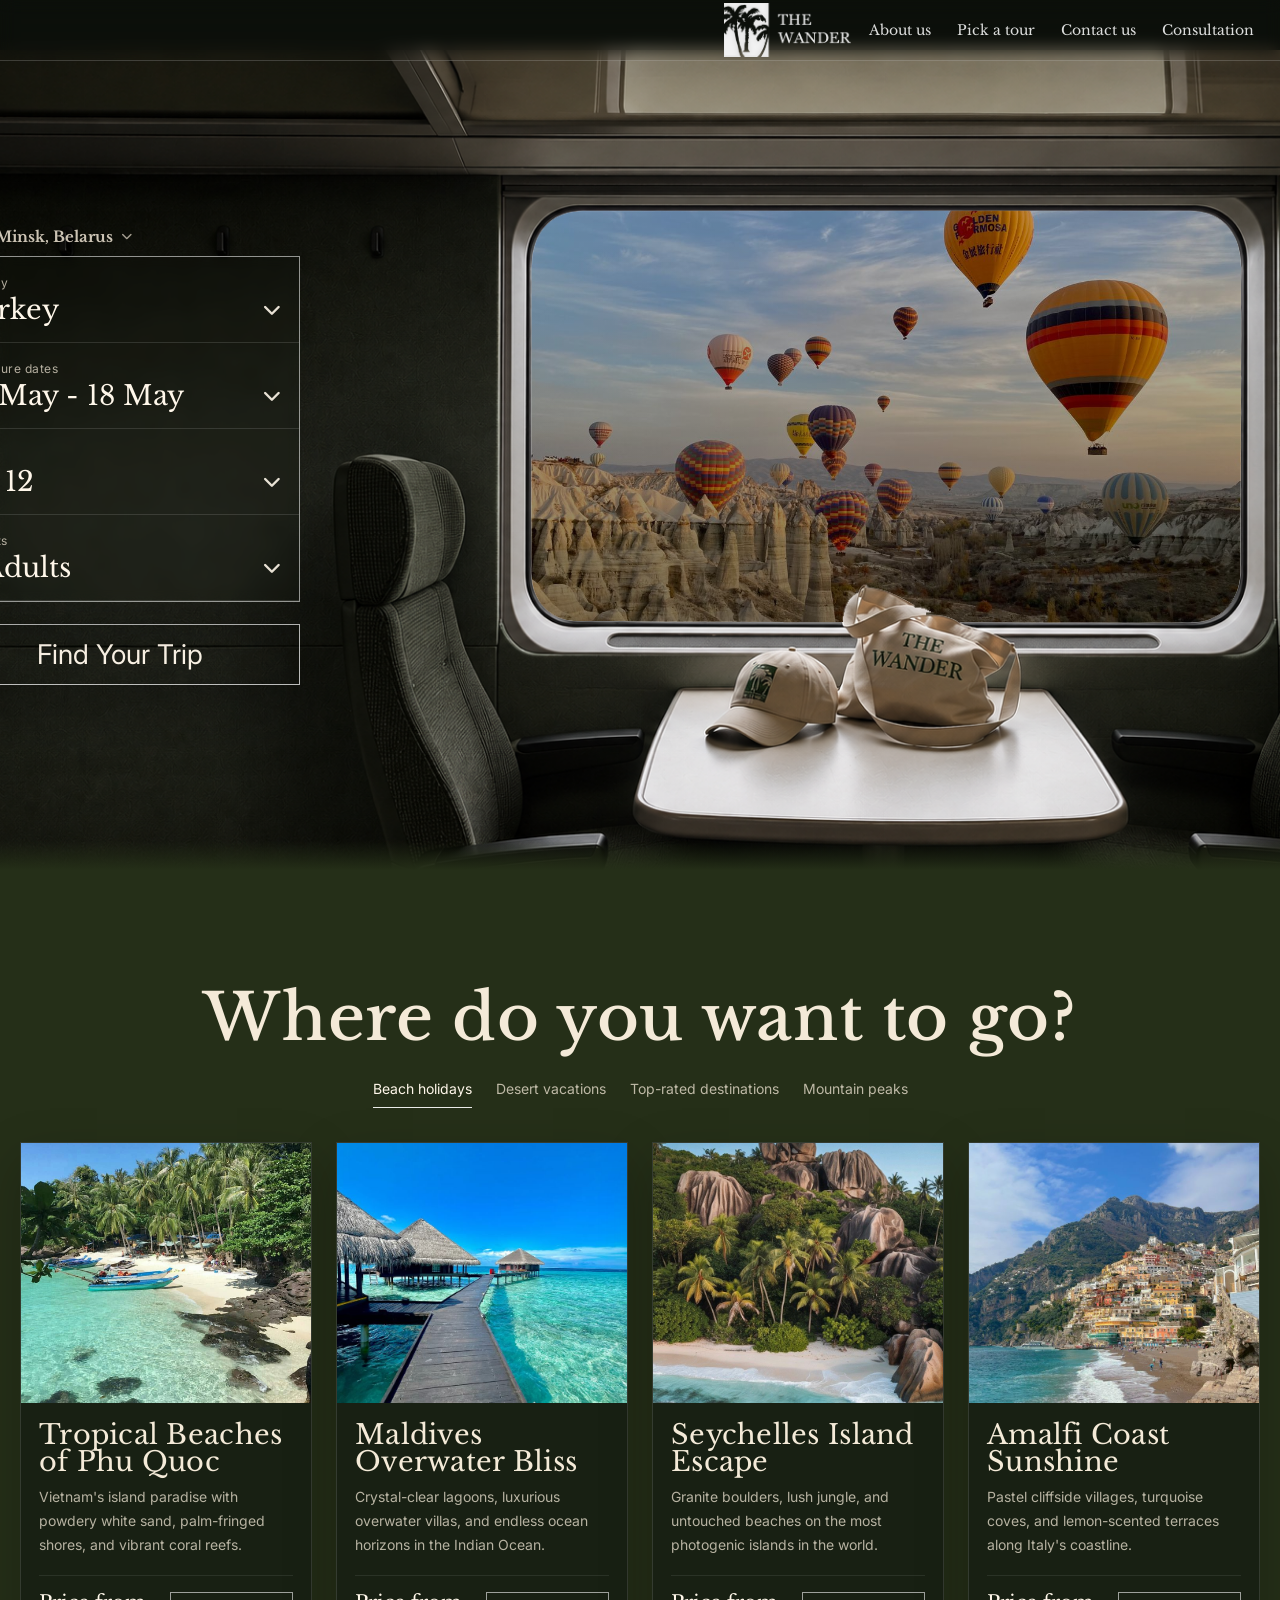
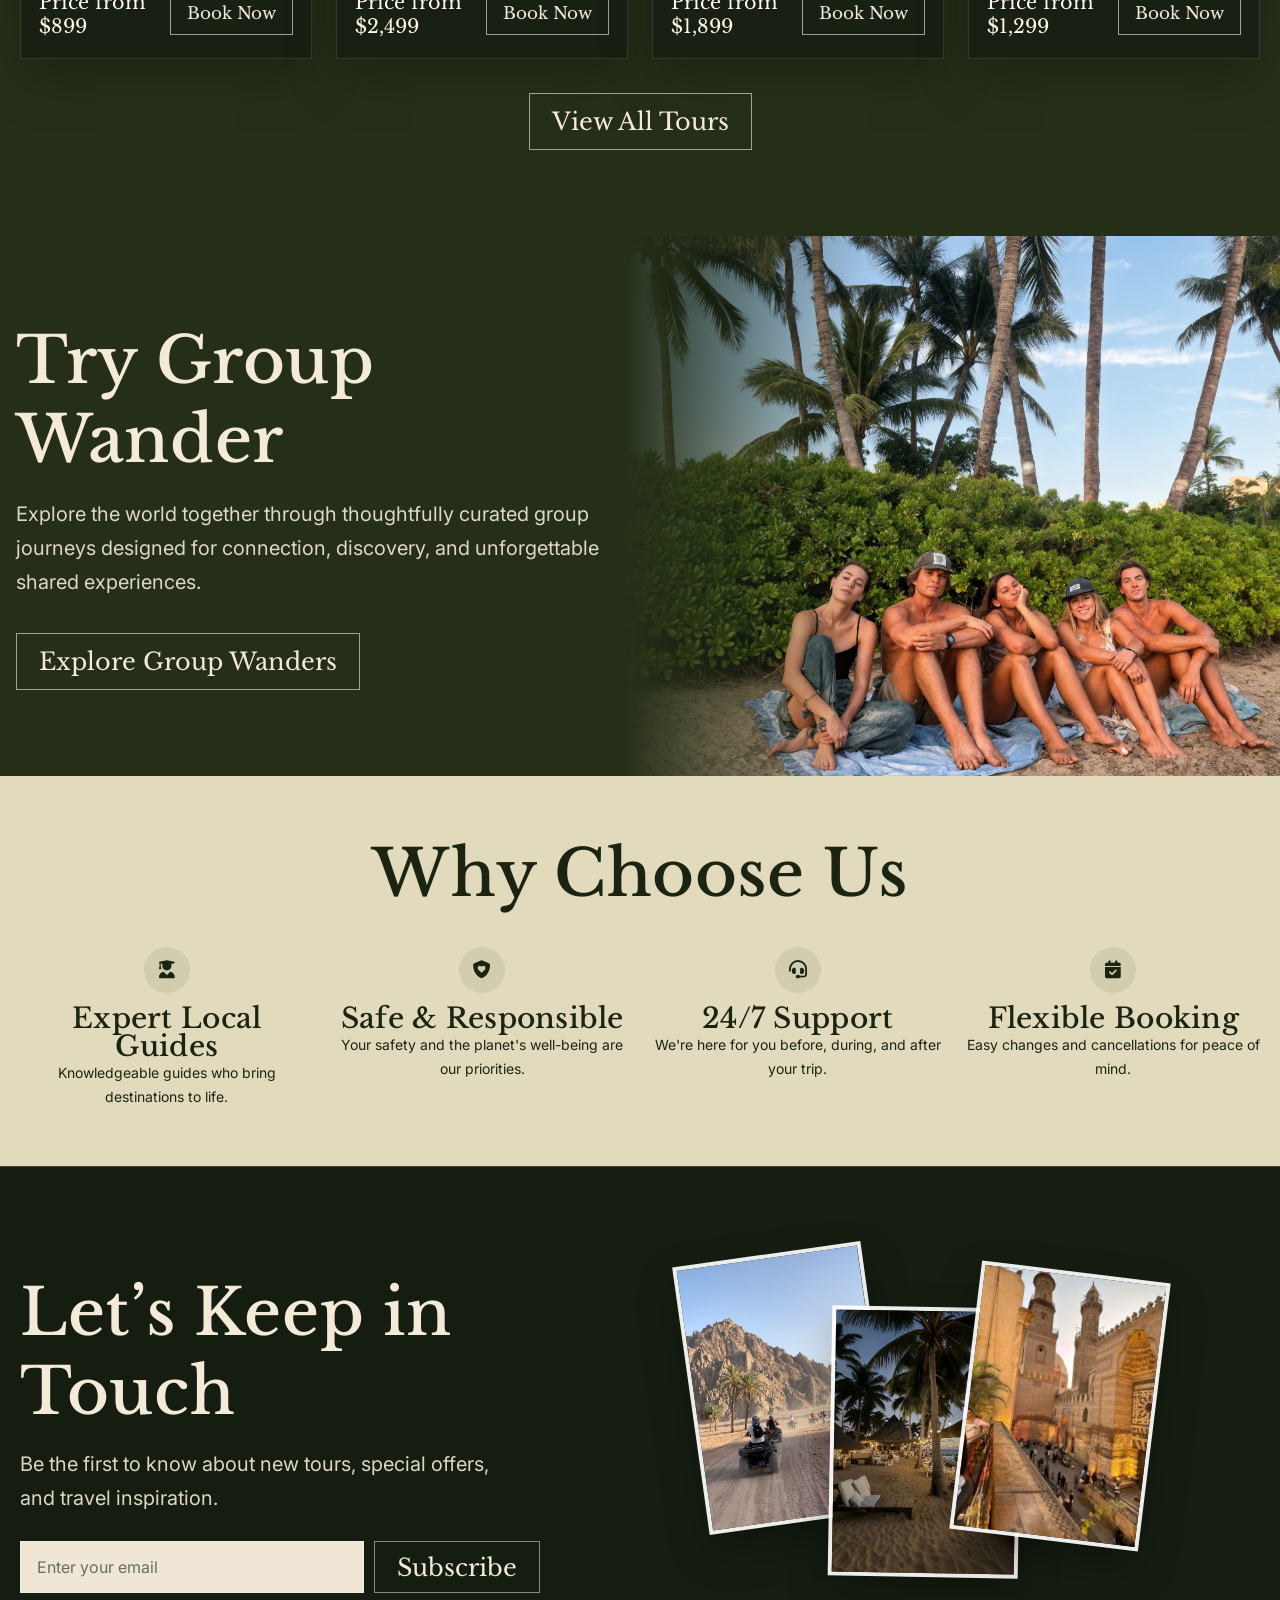
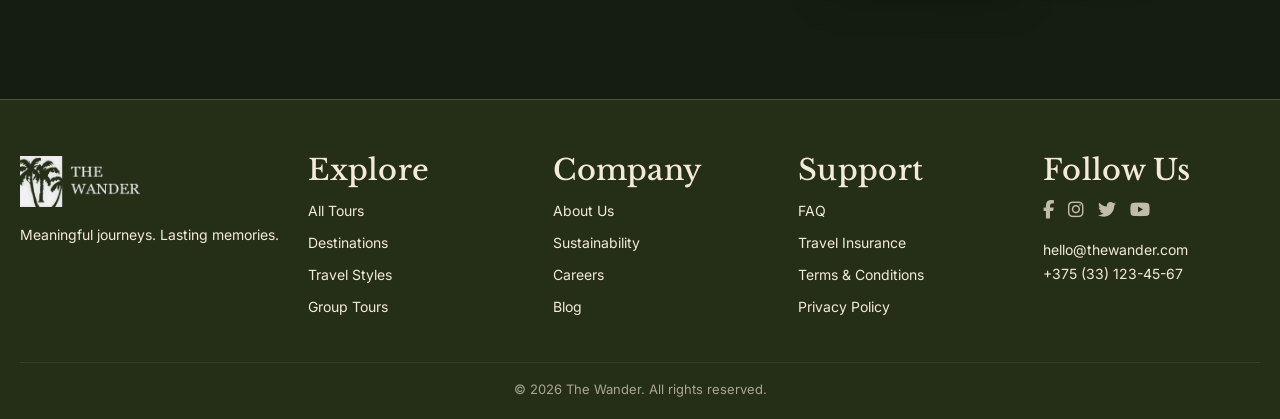
==== commit f6438825: "update branch" ====
--- a/index.html
+++ b/index.html
@@ -1093,16 +1093,16 @@
 
     <header class="topbar">
         <div class="container topbar-inner">
-            <nav class="nav left" aria-label="Primary">
+            <a href="#top" class="brand" aria-label="The Wander home">
+                <img src="logo_1.png" alt="The Wander Logo" class="logo-image">
+            </a>
+
+            <nav class="nav right" aria-label="Primary">
                 <a href="#about">About us</a>
                 <a href="#tours">Pick a tour</a>
                 <a href="#contact">Contact us</a>
                 <a href="#consultation">Consultation</a>
             </nav>
-
-            <a href="#top" class="brand" aria-label="The Wander home">
-                <img src="logo_1.png" alt="The Wander Logo" class="logo-image">
-            </a>
         </div>
     </header>
 
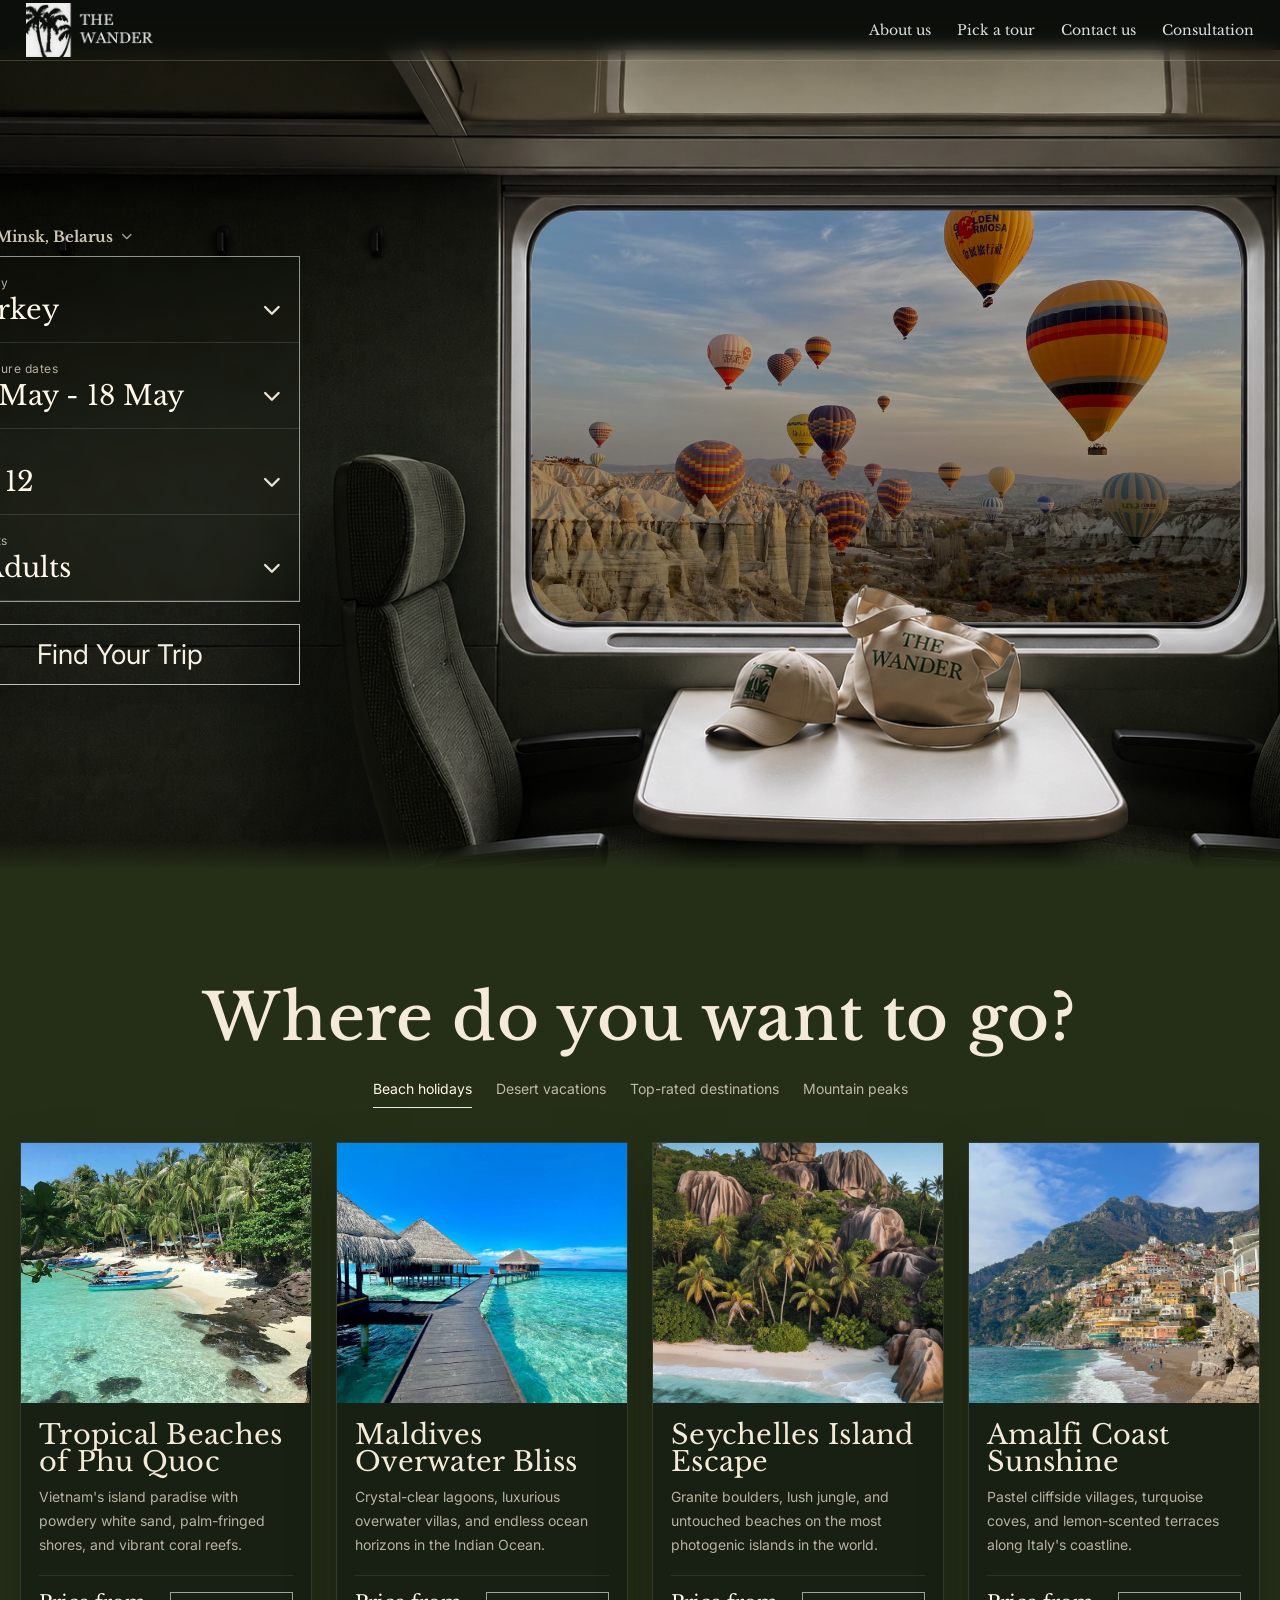
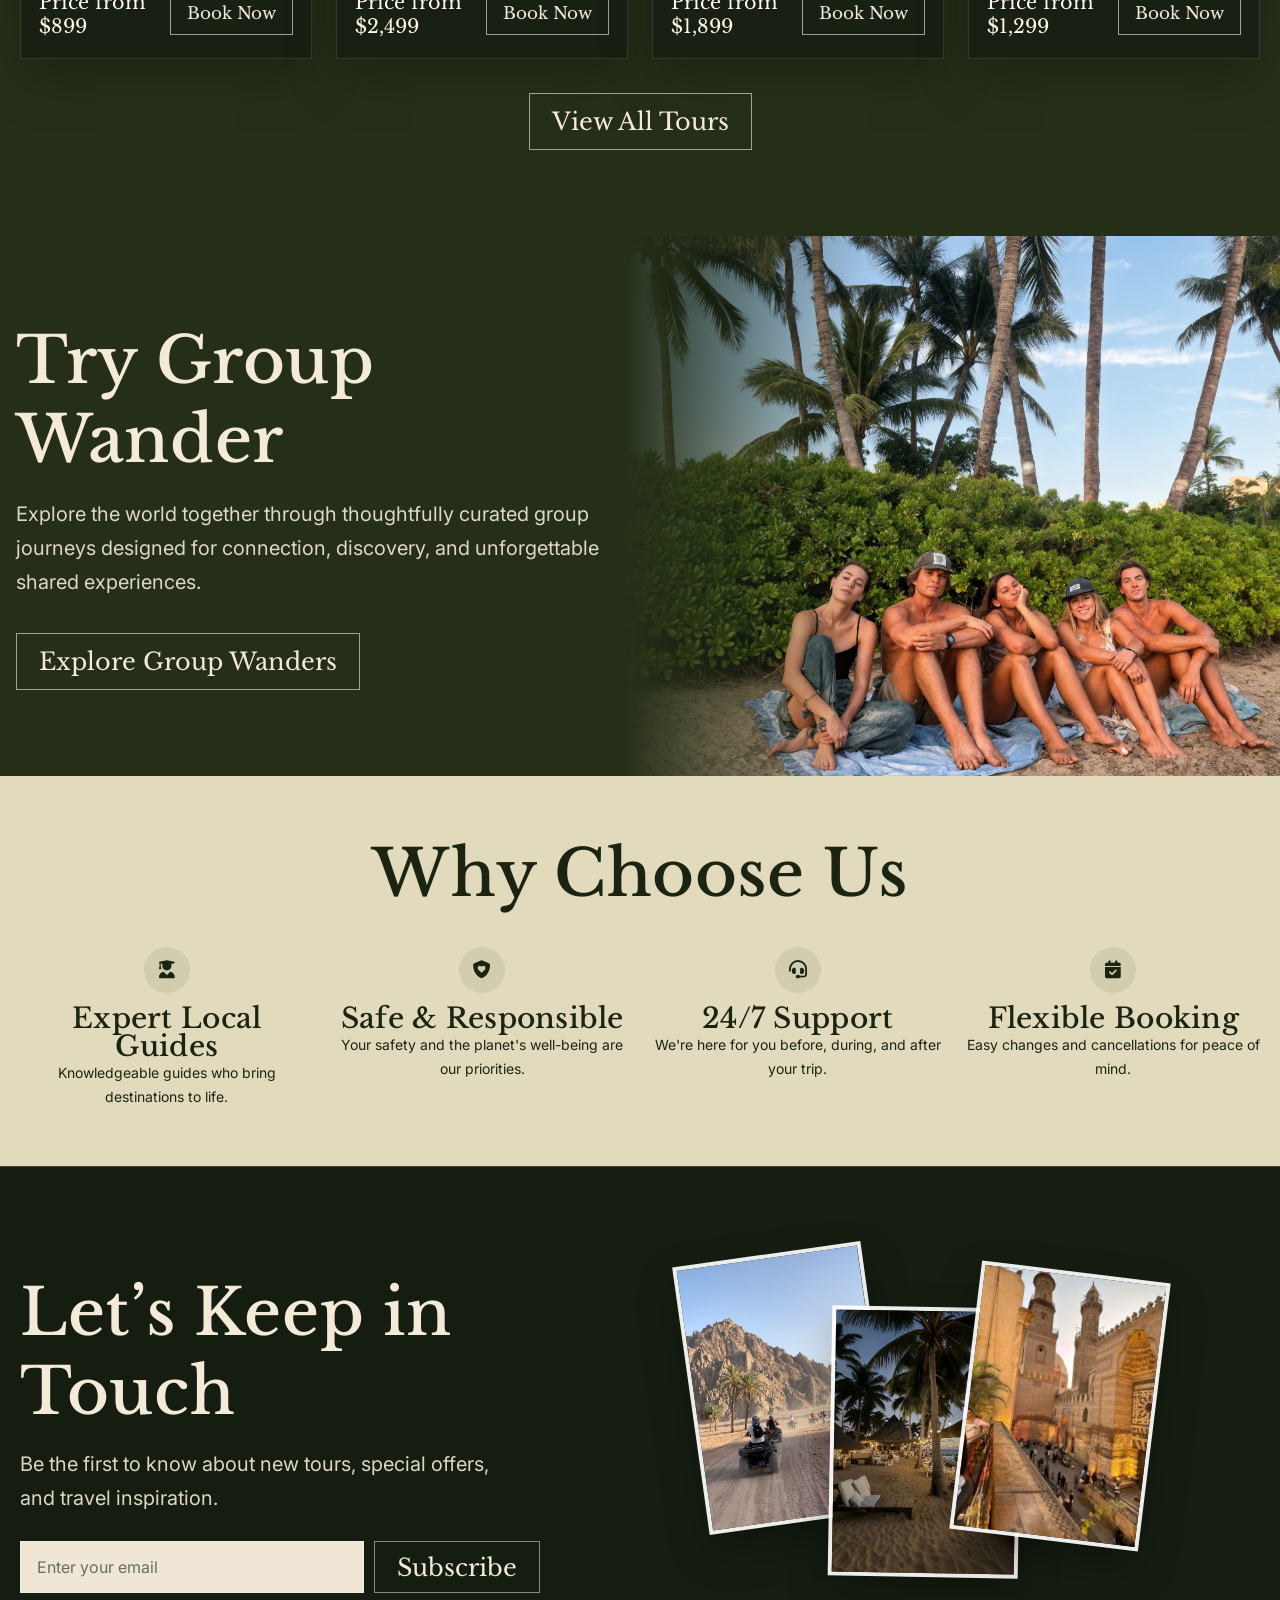
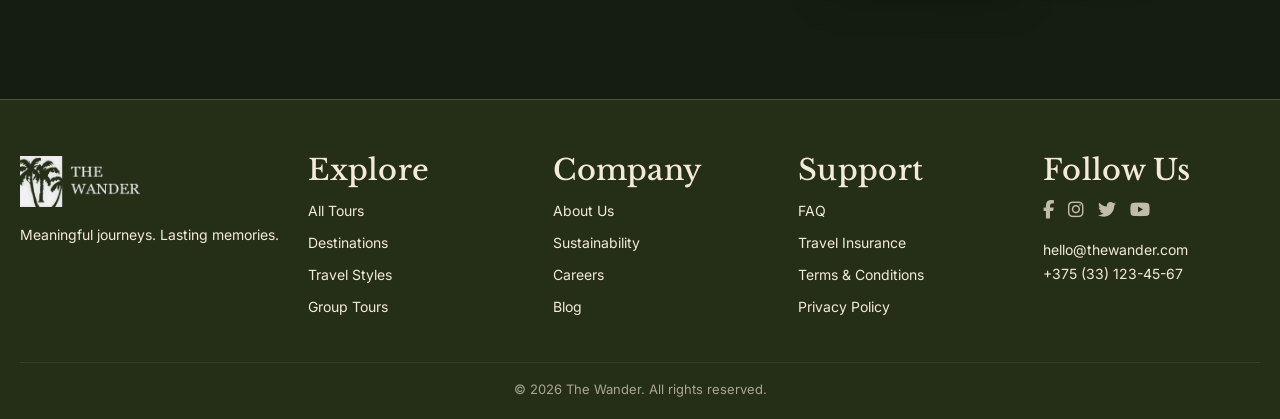
==== commit 762b5622: "update branch" ====
--- a/index.html
+++ b/index.html
@@ -79,7 +79,7 @@
         .topbar-inner {
             min-height: 60px;
             display: grid;
-            grid-template-columns: 1fr auto;
+            grid-template-columns: auto 1fr;
             align-items: center;
             gap: 18px;
             padding: 0 6px;
@@ -117,7 +117,7 @@
         .brand {
             display: inline-flex;
             align-items: center;
-            justify-self: end;
+            justify-self: start;
             gap: 10px;
         }
 
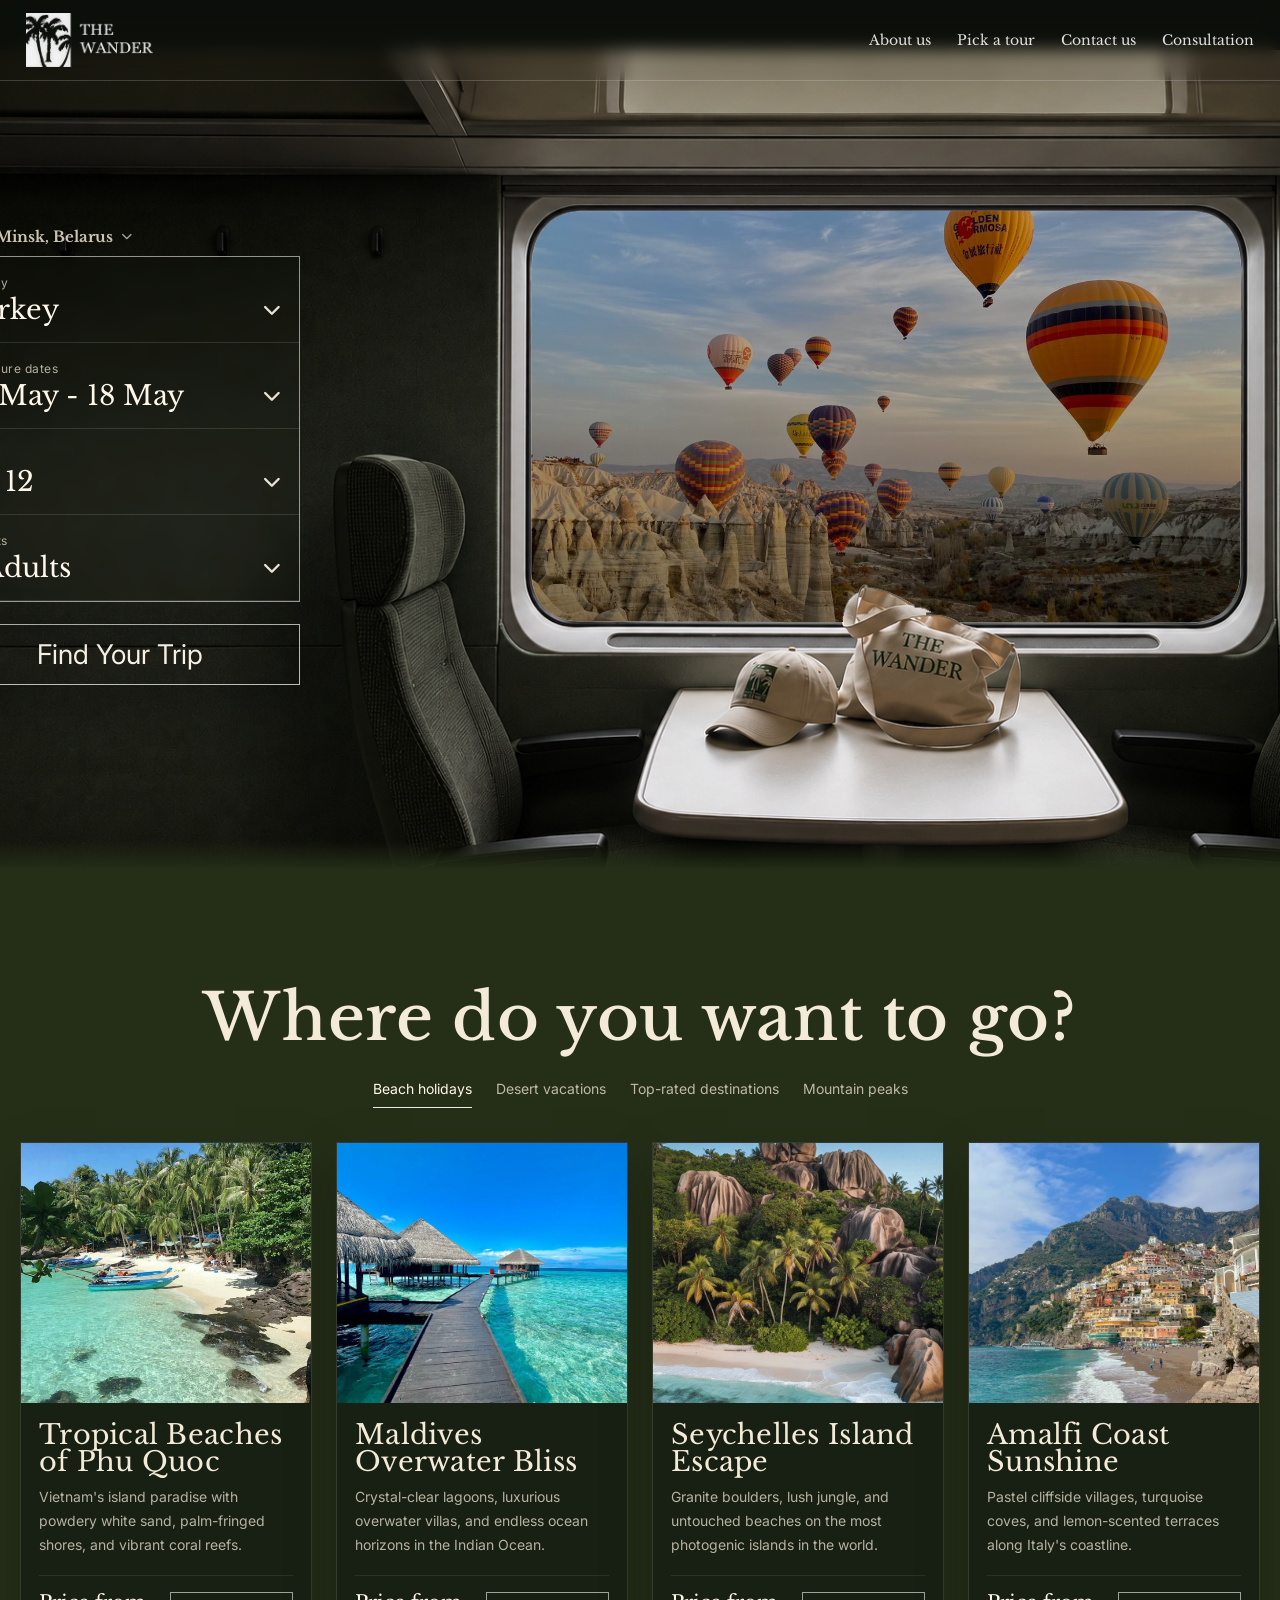
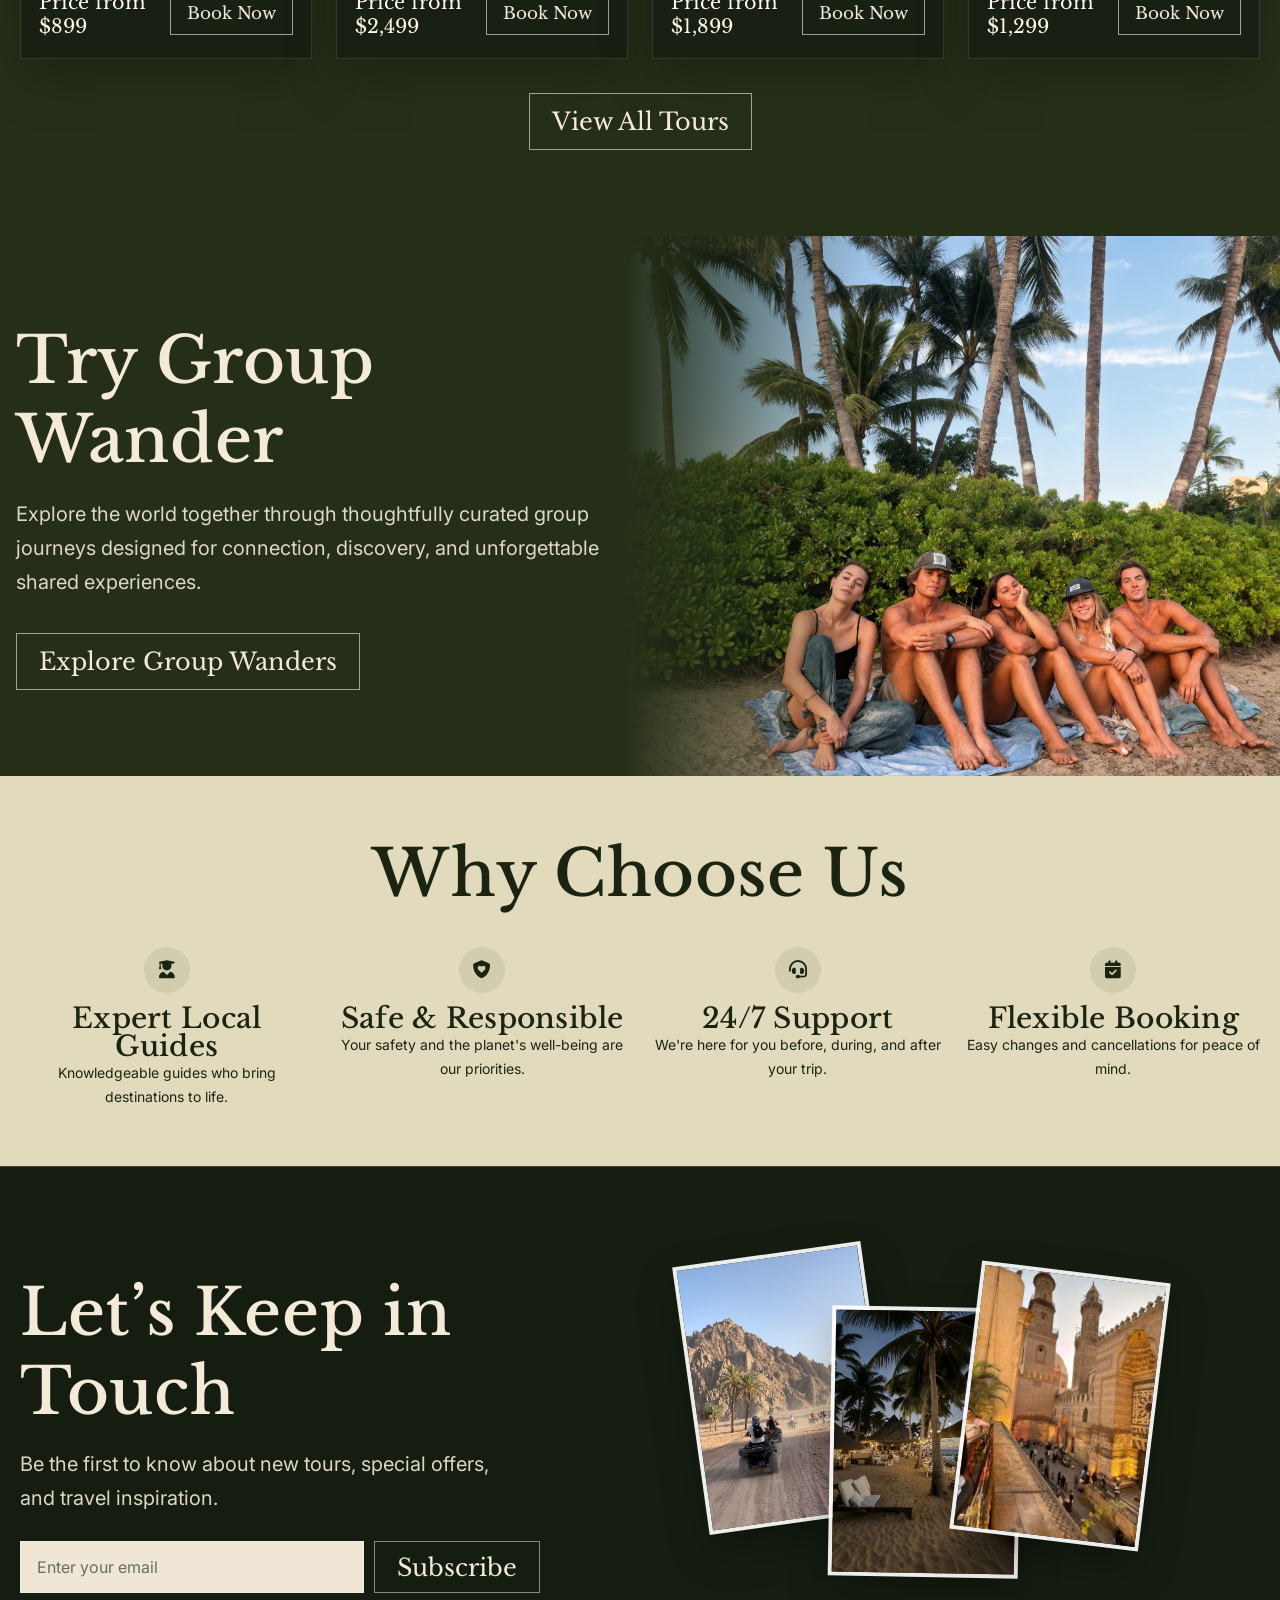
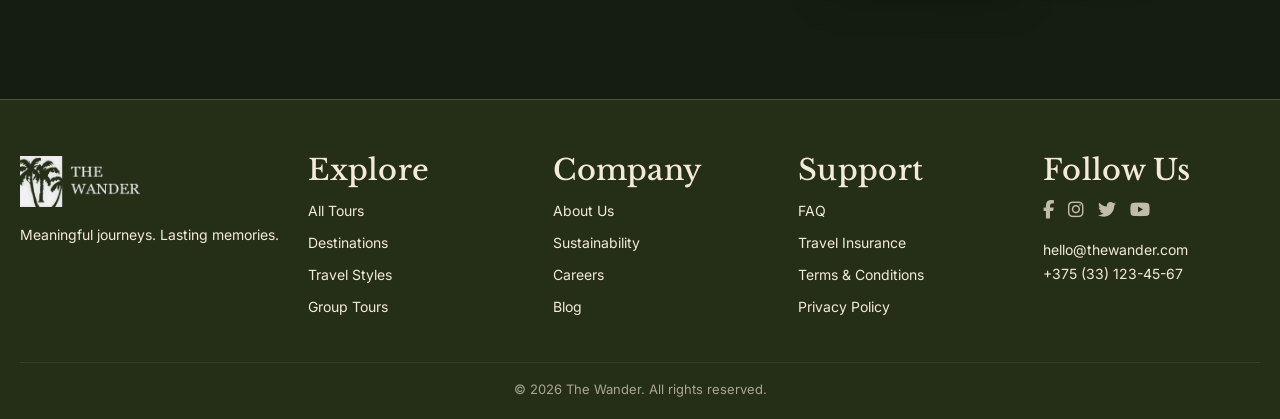
==== commit d7b0f9c8: "update branch" ====
--- a/index.html
+++ b/index.html
@@ -77,7 +77,7 @@
         }
 
         .topbar-inner {
-            min-height: 60px;
+            min-height: 80px;
             display: grid;
             grid-template-columns: auto 1fr;
             align-items: center;
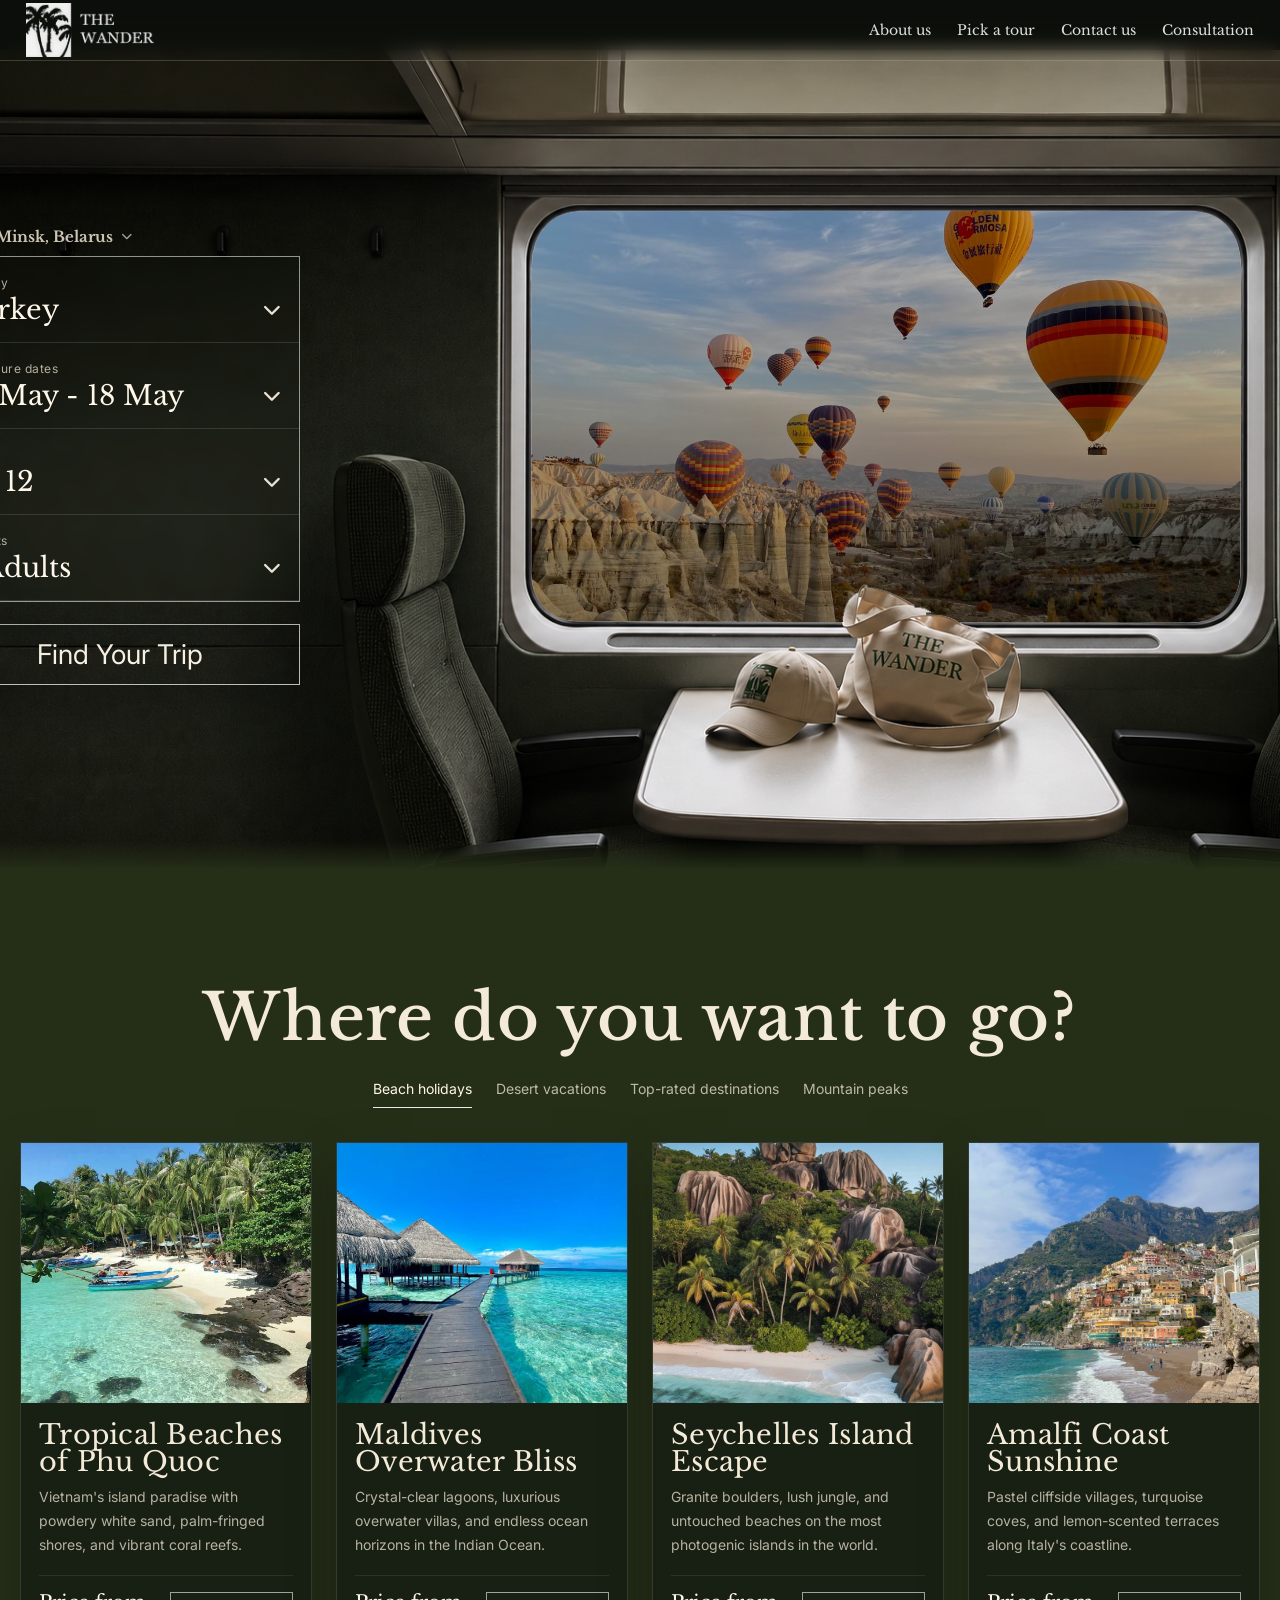
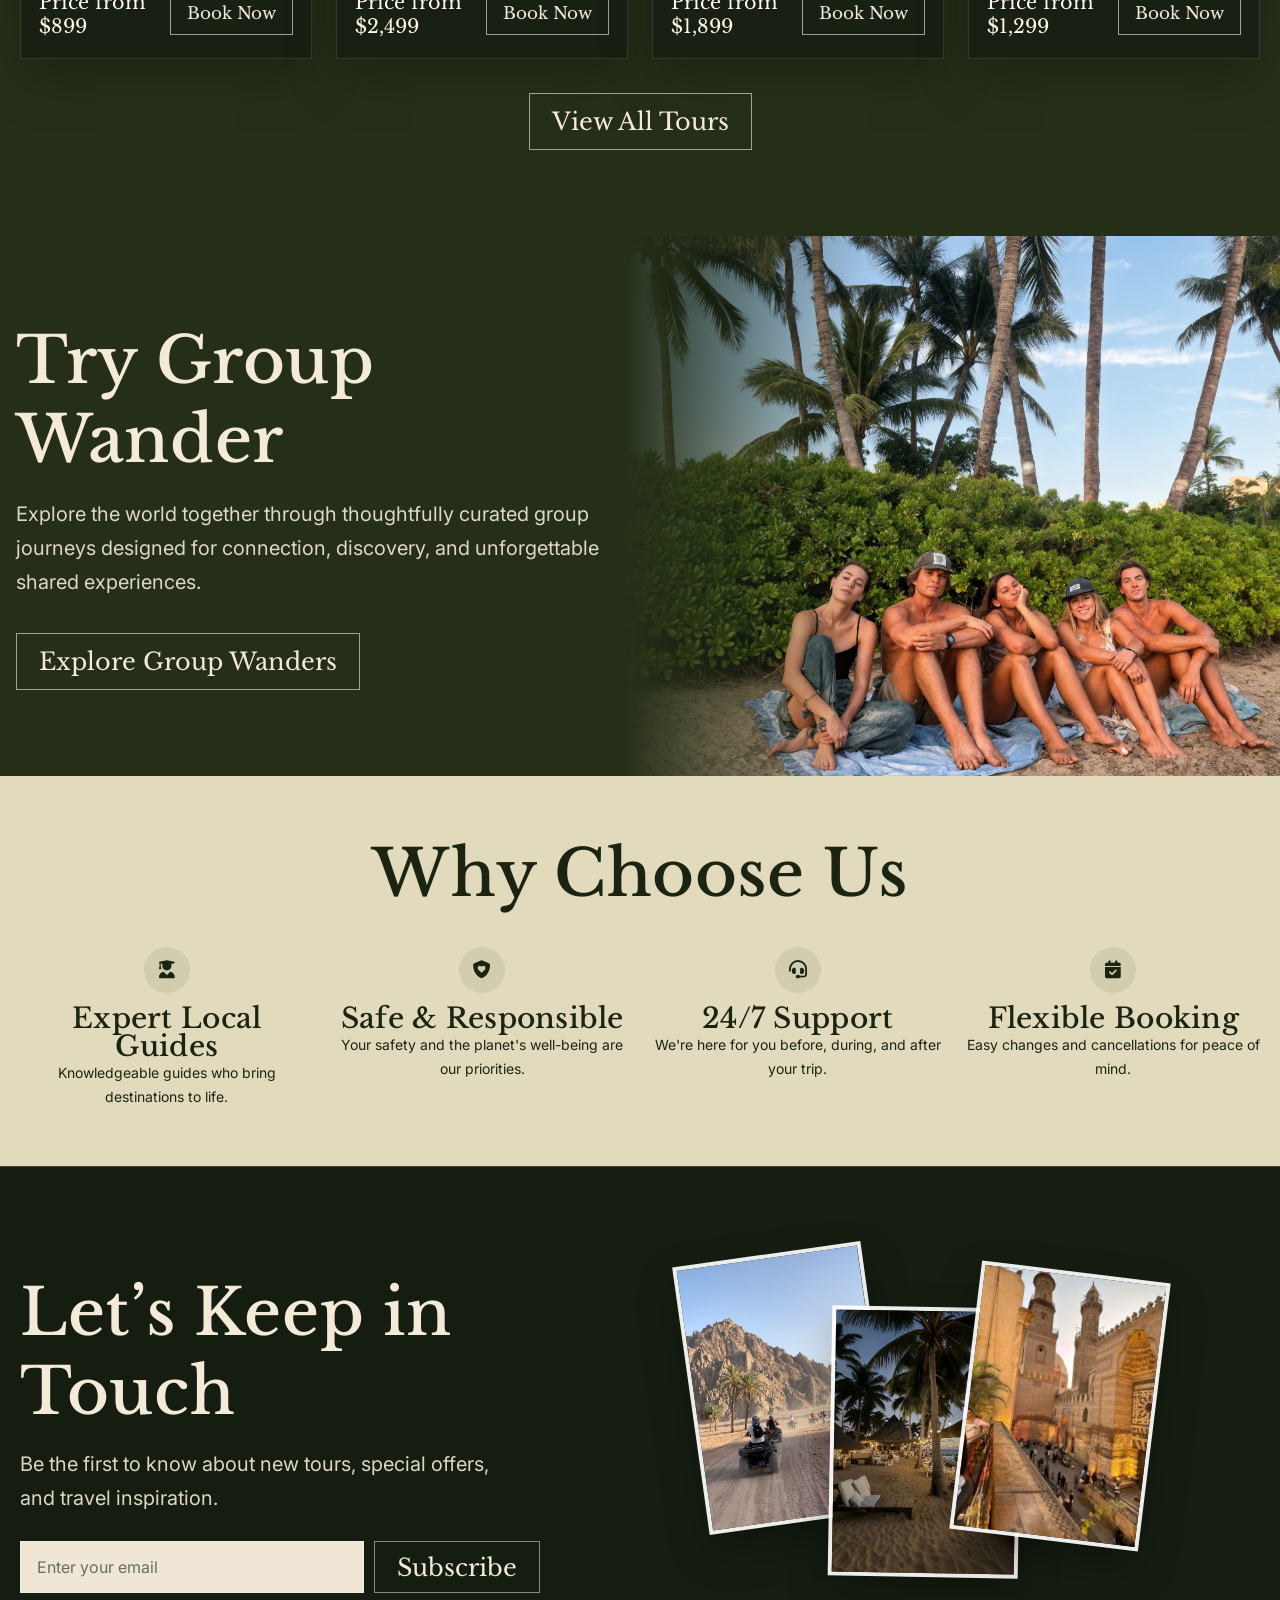
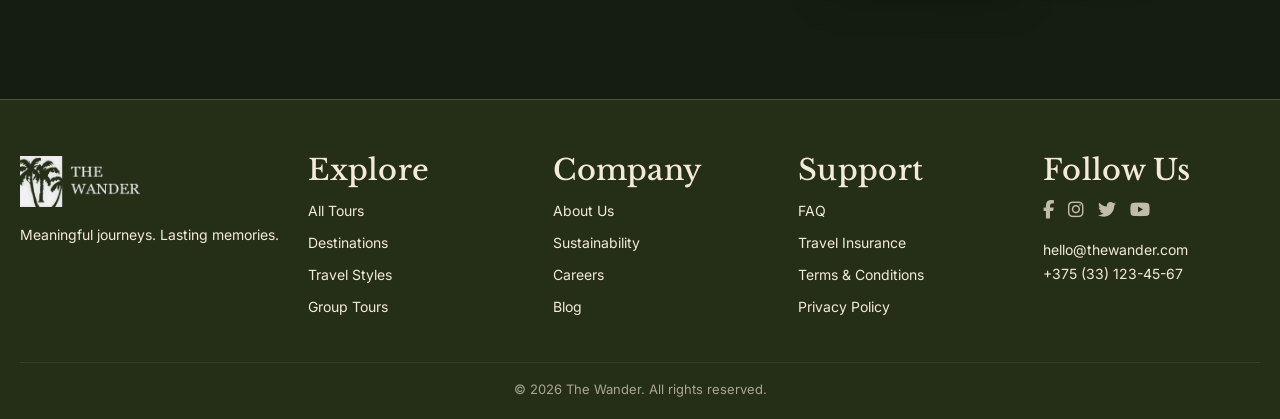
==== commit ab92ef52: "up" ====
--- a/index.html
+++ b/index.html
@@ -77,7 +77,7 @@
         }
 
         .topbar-inner {
-            min-height: 80px;
+            min-height: 60px;
             display: grid;
             grid-template-columns: auto 1fr;
             align-items: center;
@@ -122,7 +122,7 @@
         }
 
         .logo-image {
-            width: 127px;
+            width: 128px;
             height: auto;
             object-fit: contain;
         }
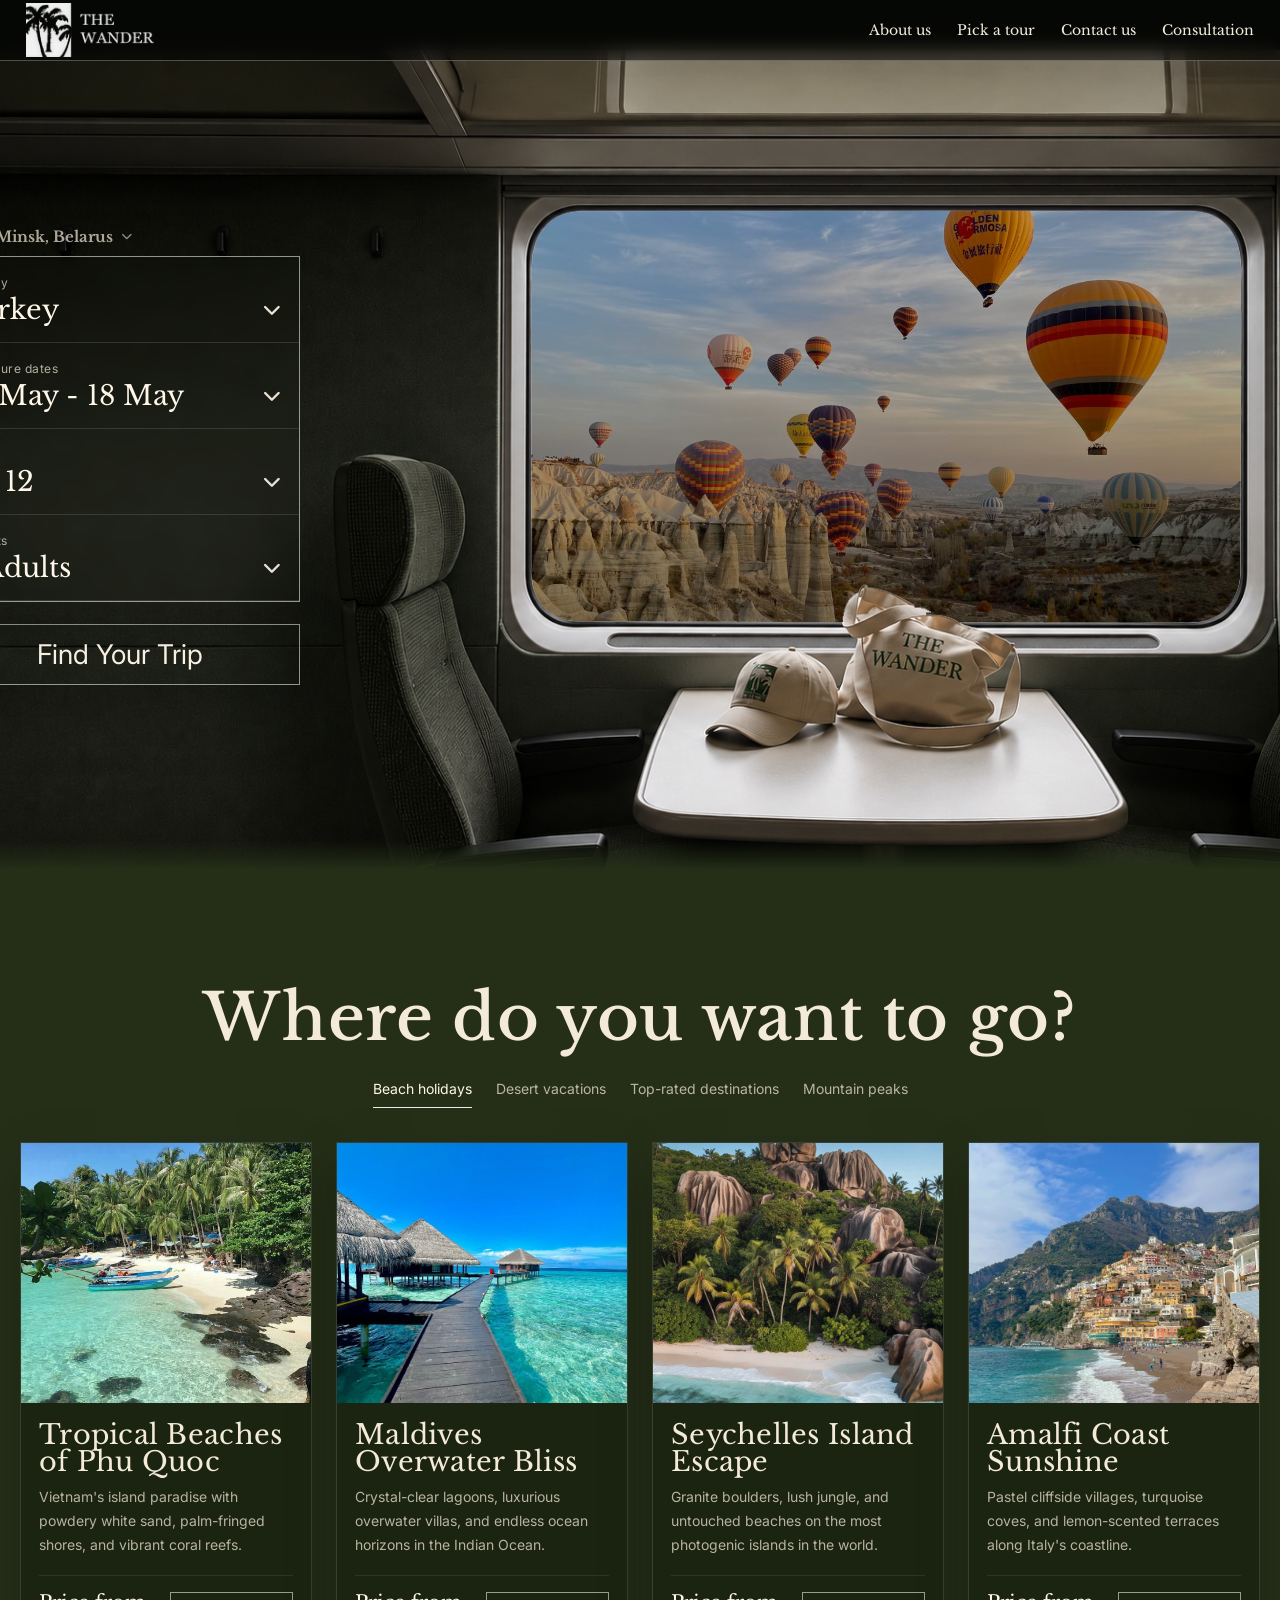
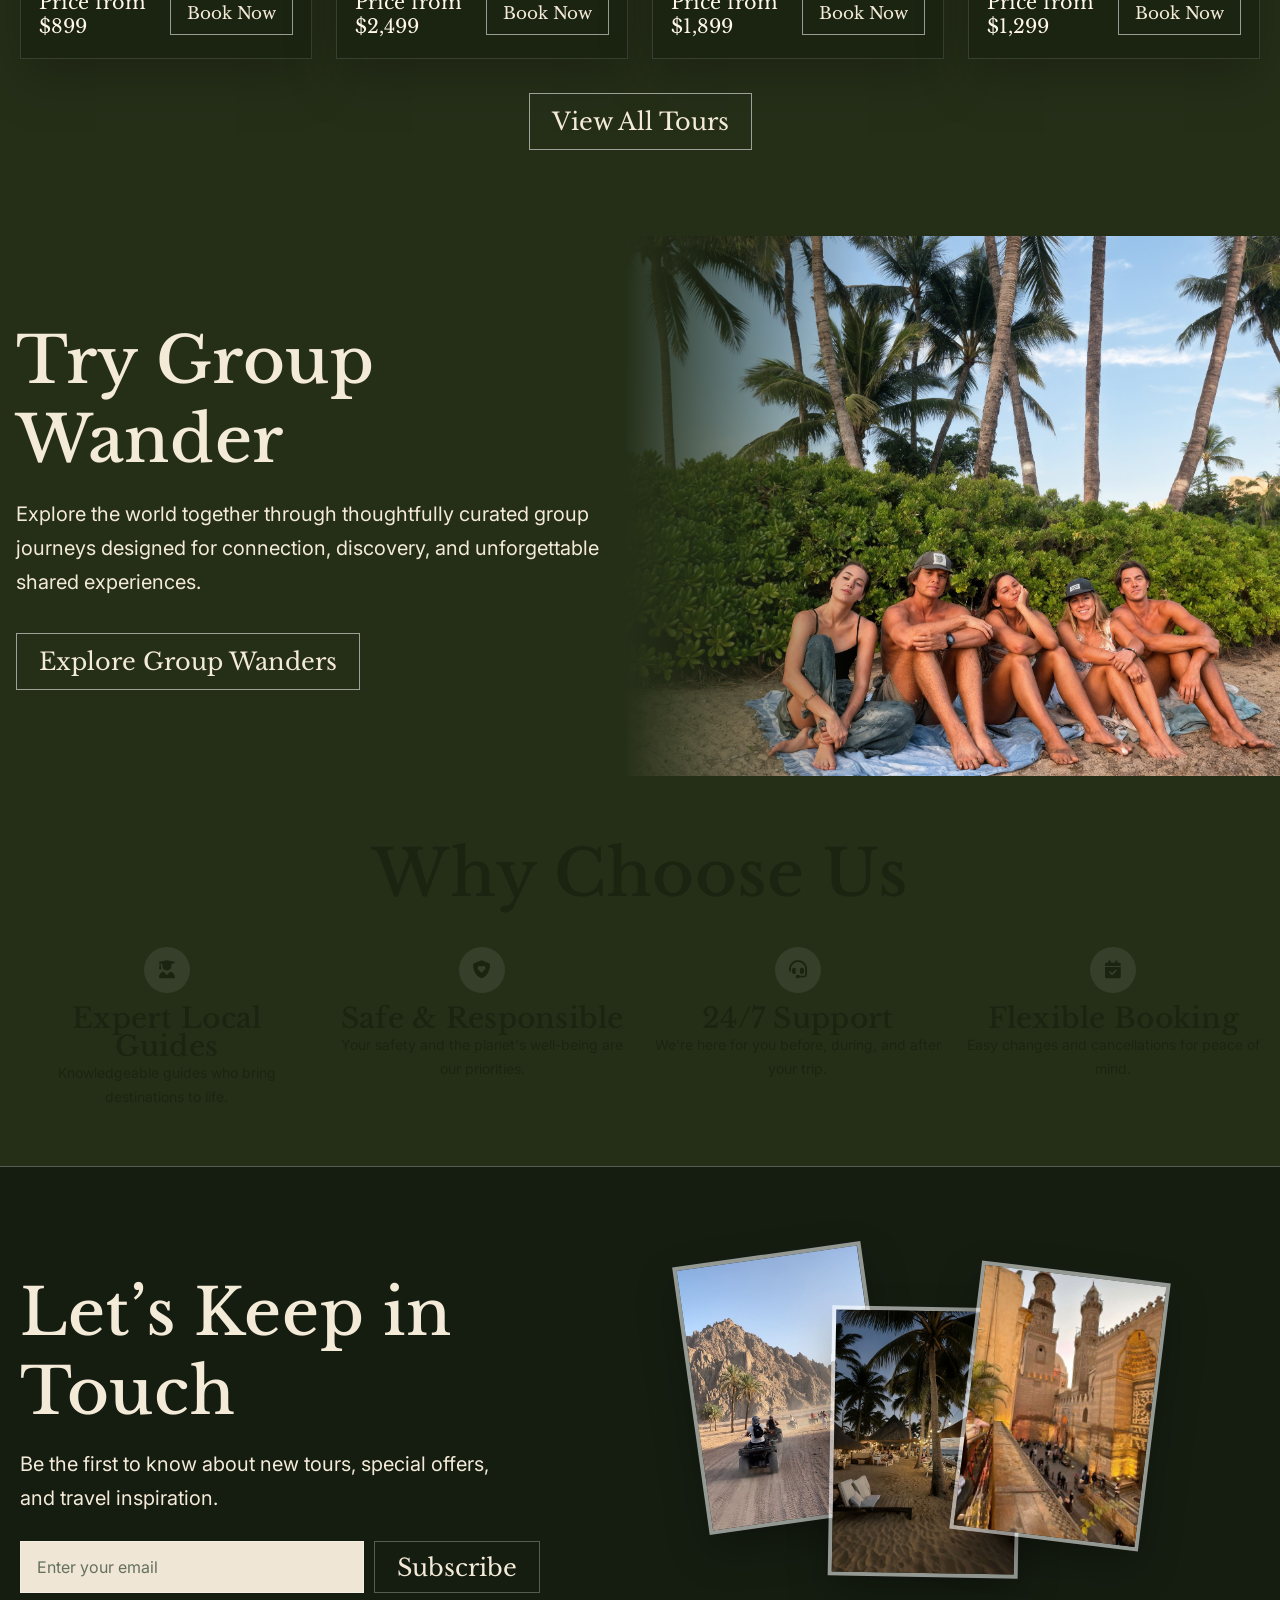
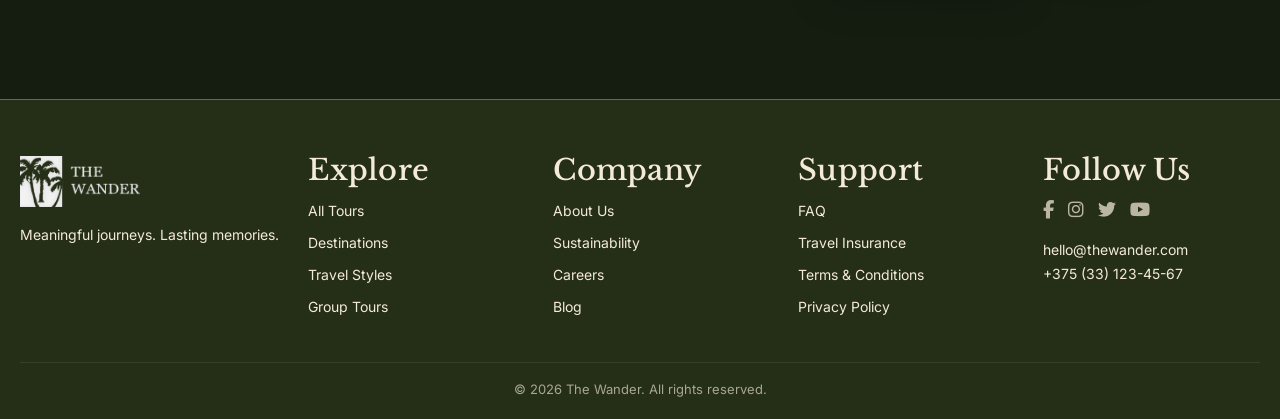
==== commit 019531bc: "Standardize design tokens with CSS variables for fonts and colors - New design-tokens.css file creat" ====
--- a/index.html
+++ b/index.html
@@ -10,18 +10,22 @@
     <link href="https://fonts.googleapis.com/css2?family=Cormorant+Garamond:wght@400;500;600;700&family=Inter:wght@400;500;600;700&family=Libre+Baskerville:wght@400;700&display=swap" rel="stylesheet">
     <link rel="stylesheet" href="https://cdnjs.cloudflare.com/ajax/libs/font-awesome/6.5.0/css/all.min.css" />
 
+    <!-- Design Tokens - Standardized Fonts and Colors -->
+    <link rel="stylesheet" href="design-tokens.css" />
+
     <style>
         :root {
-            --bg: #252F18;
-            --bg2: #1b2411;
-            --panel: rgba(14, 18, 12, .56);
-            --panel-2: rgba(18, 24, 16, .76);
-            --line: rgba(255,255,255,.28);
-            --line-2: rgba(255,255,255,.14);
-            --cream: #f4ead8;
-            --muted: rgba(244,234,216,.72);
-            --soft: rgba(244,234,216,.12);
-            --shadow: 0 24px 60px rgba(0,0,0,.35);
+            /* Legacy variable aliases for backward compatibility */
+            --bg: var(--bg-primary);
+            --bg2: var(--bg-secondary);
+            --panel: var(--surface-panel);
+            --panel-2: var(--color-panel-secondary);
+            --line: var(--border-secondary);
+            --line-2: var(--border-tertiary);
+            --cream: var(--text-primary);
+            --muted: var(--text-secondary);
+            --soft: var(--color-soft-accent);
+            --shadow: 0 24px 60px var(--color-shadow-primary);
         }
 
         * {
@@ -34,9 +38,9 @@
 
         body {
             margin: 0;
-            font-family: Inter, system-ui, sans-serif;
-            background: var(--bg);
-            color: var(--cream);
+            font-family: var(--font-primary);
+            background: var(--bg-primary);
+            color: var(--text-primary);
             overflow-x: hidden;
         }
 
@@ -55,7 +59,7 @@
         }
 
         .serif {
-            font-family: 'Libre Baskerville', serif;
+            font-family: var(--font-serif-primary);
             letter-spacing: .01em;
         }
 
@@ -71,8 +75,8 @@
             left: 0;
             width: 100%;
             z-index: 40;
-            background: linear-gradient(180deg, rgba(0,0,0,0.5) 0%, rgba(0,0,0,.5) 100%, );
-            border-bottom: 1px solid rgba(255,255,255,.18);
+            background: var(--gradient-topbar);
+            border-bottom: 1px solid var(--border-secondary);
             backdrop-filter: blur(8px);
         }
 
@@ -90,9 +94,9 @@
             align-items: center;
             gap: 26px;
             white-space: nowrap;
-            font-family: 'Libre Baskerville', serif;
+            font-family: var(--font-serif-primary);
             font-size: 14px;
-            color: rgba(255,255,255,.86);
+            color: var(--text-primary);
         }
 
             .nav a {
@@ -138,13 +142,13 @@
             position: relative;
             min-height: 100vh;
             overflow: hidden;
-            background: #0e120c;
+            background: var(--bg-tertiary);
         }
 
         .scene-vignette {
             position: absolute;
             inset: 0;
-            background: linear-gradient(180deg, rgba(0,0,0,.18) 0%, rgba(0,0,0,.35) 45%, rgba(6,8,5,.62) 100%), radial-gradient(circle at 50% 42%, rgba(255,255,255,.06), transparent 26%);
+            background: var(--gradient-hero-vignette), radial-gradient(circle at 50% 42%, var(--color-overlay-light), transparent 26%);
             pointer-events: none;
         }
 
@@ -172,23 +176,23 @@
             align-items: center;
             gap: 8px;
             font-size: 15px;
-            color: rgba(244,234,216,.85);
+            color: var(--text-secondary);
             margin-bottom: 10px;
-            font-family: 'Libre Baskerville', serif;
+            font-family: var(--font-serif-primary);
         }
 
         .finder-card {
-            border: 1px solid rgba(255,255,255,.55);
-            background: rgba(12,16,10,.12);
+            border: 1px solid var(--border-primary);
+            background: var(--surface-overlay);
             backdrop-filter: blur(6px);
             padding: 0;
             overflow: visible; /* changed from hidden to allow dropdown to overflow */
-            box-shadow: 0 20px 60px rgba(0,0,0,.22);
+            box-shadow: 0 20px 60px var(--color-shadow-tertiary);
         }
 
         .field {
             padding: 14px 18px;
-            border-bottom: 1px solid rgba(255,255,255,.12);
+            border-bottom: 1px solid var(--color-overlay-light);
             min-height: 86px;
             display: flex;
             flex-direction: column;
@@ -205,13 +209,13 @@
             left: 0;
             width: 100%;
             height: 7%;
-            background: linear-gradient( to top, #252F18 0%, #252F18 50%, transparent 100%);
+            background: var(--gradient-train-overlay);
             pointer-events: none;
             z-index: 2;
         }
 
         .field:hover {
-            background: rgba(255,255,255,.03);
+            background: var(--interactive-hover-bg);
         }
 
         .field:last-child {
@@ -221,7 +225,7 @@
         .field .label {
             font-size: 12px;
             letter-spacing: .04em;
-            color: rgba(244,234,216,.72);
+            color: var(--text-secondary);
             margin-bottom: 6px;
         }
 
@@ -230,11 +234,11 @@
             align-items: center;
             justify-content: space-between;
             gap: 14px;
-            font-family: 'Libre Baskerville', serif;
+            font-family: var(--font-serif-primary);
             font-size: clamp(1.7rem, 3vw, 1.05rem);
             line-height: 1;
             font-weight: 200;
-            color: #fff7ea;
+            color: var(--color-base-ivory);
         }
 
             .field .value small {
@@ -250,12 +254,12 @@
         .cta-btn {
             width: 100%;
             appearance: none;
-            border: 1px solid rgba(255,255,255,.72);
-            background: rgba(0,0,0,.12);
-            color: #fff7ea;
+            border: 1px solid var(--border-primary);
+            background: var(--color-panel-tertiary);
+            color: var(--color-base-ivory);
             padding: 16px 20px;
             cursor: pointer;
-            font-family: 'Inter', sans-serif;
+            font-family: var(--font-primary);
             font-size: clamp(1.7rem, 3vw, 1.05rem);
             line-height: 1;
             box-shadow: var(--shadow);
@@ -264,8 +268,8 @@
 
             .cta-btn:hover {
                 transform: translateY(-2px);
-                background: rgba(255,255,255,.08);
-                border-color: rgba(255,255,255,.88);
+                background: var(--interactive-hover-bg);
+                border-color: var(--interactive-hover-border);
             }
 
             .cta-btn:active {
@@ -363,7 +367,7 @@
             font-size: 12px;
             letter-spacing: .18em;
             text-transform: uppercase;
-            color: rgba(244,234,216,.72);
+            color: var(--text-secondary);
         }
 
         /* SECTIONS */
@@ -372,7 +376,7 @@
         }
 
             .section.dark {
-                background: #252F18;
+                background: var(--bg-primary);
             }
 
         .title-center {
@@ -401,7 +405,7 @@
                 appearance: none;
                 border: 0;
                 background: transparent;
-                color: rgba(244,234,216,.74);
+                color: var(--text-secondary);
                 font-size: 14px;
                 padding: 0 0 10px;
                 border-bottom: 1px solid transparent;
@@ -410,13 +414,13 @@
             }
 
                 .tabs button:hover {
-                    color: #fff7ea;
+                    color: var(--color-base-ivory);
                     transform: translateY(-1px);
                 }
 
                 .tabs button.active {
-                    color: #fff7ea;
-                    border-bottom-color: rgba(255,255,255,.9);
+                    color: var(--color-base-ivory);
+                    border-bottom-color: var(--interactive-active-border);
                 }
 
         .cards {
@@ -427,9 +431,9 @@
 
         .card {
             overflow: hidden;
-            background: #182013;
-            border: 1px solid rgba(255,255,255,.12);
-            box-shadow: 0 20px 50px rgba(0,0,0,.22);
+            background: var(--surface-card);
+            border: 1px solid var(--color-overlay-light);
+            box-shadow: 0 20px 50px var(--color-shadow-tertiary);
             display: flex;
             flex-direction: column;
             transition: transform .25s ease, box-shadow .25s ease;
@@ -437,13 +441,13 @@
 
             .card:hover {
                 transform: translateY(-8px);
-                box-shadow: 0 30px 60px rgba(0,0,0,.28);
+                box-shadow: 0 30px 60px var(--color-shadow-secondary);
             }
 
         .image-wrap {
             height: 260px;
             overflow: hidden;
-            background: #eee9de;
+            background: var(--bg-light);
         }
 
             .image-wrap img {
@@ -486,31 +490,31 @@
             gap: 14px;
             margin-top: 18px;
             padding-top: 14px;
-            border-top: 1px solid rgba(255,255,255,.08);
+            border-top: 1px solid var(--interactive-hover-bg);
         }
 
         .card-price {
-            font-family: 'Libre Baskerville', serif;
+            font-family: var(--font-serif-primary);
             font-size: 1.2rem;
             font-weight: 100;
-            color: #fff7ea;
+            color: var(--color-base-ivory);
         }
 
         .card-book-btn {
-            border: 1px solid rgba(255,255,255,.58);
+            border: 1px solid var(--border-primary);
             background: transparent;
             color: var(--cream);
             padding: 10px 16px;
             cursor: pointer;
-            font-family: 'Libre Baskerville', serif;
+            font-family: var(--font-serif-primary);
             font-size: 1.05rem;
             transition: background .2s ease, transform .2s ease, border-color .2s ease;
             white-space: nowrap;
         }
 
             .card-book-btn:hover {
-                background: rgba(255,255,255,.08);
-                border-color: rgba(255,255,255,.84);
+                background: var(--interactive-hover-bg);
+                border-color: var(--interactive-hover-border);
                 transform: translateY(-1px);
             }
 
@@ -524,20 +528,20 @@
             display: inline-flex;
             align-items: center;
             justify-content: center;
-            border: 1px solid rgba(255,255,255,.56);
+            border: 1px solid var(--border-primary);
             background: transparent;
             color: var(--cream);
             padding: 13px 22px;
-            font-family: 'Libre Baskerville', serif;
+            font-family: var(--font-serif-primary);
             font-size: 1.5rem;
             cursor: pointer;
             transition: background .2s ease, transform .2s ease, border-color .2s ease;
         }
 
             .outline-btn:hover {
-                background: rgba(255,255,255,.07);
+                background: var(--interactive-hover-bg);
                 transform: translateY(-1px);
-                border-color: rgba(255,255,255,.86);
+                border-color: var(--text-primary);
             }
 
         .split {
@@ -550,14 +554,14 @@
             display: flex;
             align-items: center;
             padding: 80px 0;
-            background: #252F18;
+            background: var(--bg-primary);
         }
 
             .split-copy p {
                 max-width: 600px;
                 font-size: 20px;
                 line-height: 1.7;
-                color: rgba(244,234,216,.9);
+                color: var(--text-primary);
                 margin: 0;
             }
 
@@ -571,7 +575,7 @@
                 content: "";
                 position: absolute;
                 inset: 0;
-                background: linear-gradient(90deg, #252F18 0%, rgba(21,29,17,0) 38%);
+                background: var(--gradient-split-fade);
                 z-index: 1;
                 pointer-events: none;
             }
@@ -583,8 +587,8 @@
             }
 
         .features {
-            background: #eff0ea url('Whyus_back.png') center/cover no-repeat;
-            color: #203019;
+            var(--bg-light) url('Whyus_back.png') center/cover no-repeat;
+            color: var(--text-inverse);
             padding: 58px 0;
         }
 
@@ -597,7 +601,7 @@
                 margin: 0;
                 font-size: clamp(2.4rem, 5vw, 4rem);
                 font-weight: 500;
-                color: #1b2411;
+                color: var(--bg-secondary);
             }
 
         .feature-grid {
@@ -620,8 +624,8 @@
             border-radius: 999px;
             display: grid;
             place-items: center;
-            background: rgba(38,49,26,.08);
-            color: #1b2411;
+            background: var(--interactive-hover-bg);
+            color: var(--bg-secondary);
             font-size: 18px;
         }
 
@@ -630,19 +634,19 @@
             font-size: 1.75rem;
             font-weight: 500;
             line-height: 1;
-            color: #1b2411;
+            color: var(--bg-secondary);
         }
 
         .feature p {
             margin: 0;
             font-size: 14px;
             line-height: 1.7;
-            color: #1b2411;
+            color: var(--bg-secondary);
         }
 
         .newsletter {
             background: #151d11;
-            border-top: 1px solid rgba(255,255,255,.18);
+            border-top: 1px solid var(--border-secondary);
             padding: 86px 0;
         }
 
@@ -664,7 +668,7 @@
                 max-width: 500px;
                 font-size: 20px;
                 line-height: 1.7;
-                color: rgba(244,234,216,.9);
+                color: var(--text-primary);
             }
 
         .form-row {
@@ -677,7 +681,7 @@
             .form-row input {
                 flex: 1;
                 height: 52px;
-                border: 1px solid rgba(255,255,255,.18);
+                border: 1px solid var(--border-secondary);
                 background: #efe6d6;
                 color: #1f2915;
                 padding: 0 16px;
@@ -691,11 +695,11 @@
             .form-row button {
                 height: 52px;
                 padding: 0 22px;
-                border: 1px solid rgba(255,255,255,.48);
+                border: 1px solid var(--border-secondary);
                 background: transparent;
                 color: var(--cream);
                 cursor: pointer;
-                font-family: 'Libre Baskerville', serif;
+                font-family: var(--font-serif-primary);
                 font-size: 1.5rem;
                 white-space: nowrap;
             }
@@ -710,8 +714,8 @@
                 width: 190px;
                 height: 270px;
                 object-fit: cover;
-                border: 4px solid rgba(255,255,255,.92);
-                box-shadow: 0 18px 40px rgba(0,0,0,.28);
+                border: 4px solid var(--border-primary);
+                box-shadow: 0 18px 40px var(--color-shadow-secondary);
             }
 
         .p1 {
@@ -733,9 +737,9 @@
         }
 
         .footer {
-            background: #252F18;
+            background: var(--bg-primary);
             padding: 56px 0 22px;
-            border-top: 1px solid rgba(255,255,255,.18);
+            border-top: 1px solid var(--border-secondary);
         }
 
         .footer-grid {
@@ -781,19 +785,19 @@
         }
 
             .socials a {
-                color: rgba(244,234,216,.76);
+                color: var(--text-secondary);
             }
 
                 .socials a:hover {
-                    color: #fff7ea;
+                    color: var(--color-base-ivory);
                 }
 
         .copyright {
             margin-top: 36px;
             padding-top: 18px;
-            border-top: 1px solid rgba(255,255,255,.08);
+            border-top: 1px solid var(--interactive-hover-bg);
             text-align: center;
-            color: rgba(244,234,216,.64);
+            color: var(--text-tertiary);
             font-size: 13px;
         }
 
@@ -805,7 +809,7 @@
             align-items: center;
             justify-content: center;
             z-index: 80;
-            background: rgba(0,0,0,.56);
+            background: var(--surface-panel);
             padding: 20px;
         }
 
@@ -816,8 +820,8 @@
         .modal-card {
             width: min(760px, 100%);
             background: #151d11;
-            border: 1px solid rgba(255,255,255,.16);
-            box-shadow: 0 30px 80px rgba(0,0,0,.45);
+            border: 1px solid var(--border-secondary);
+            box-shadow: 0 30px 80px rgba(0, 0, 0, 0.45);
             padding: 22px;
         }
 
@@ -839,7 +843,7 @@
             width: 42px;
             height: 42px;
             border-radius: 999px;
-            border: 1px solid rgba(255,255,255,.2);
+            border: 1px solid var(--border-secondary);
             background: transparent;
             color: var(--cream);
             cursor: pointer;
@@ -852,22 +856,22 @@
         }
 
         .summary-item {
-            border: 1px solid rgba(255,255,255,.14);
+            border: 1px solid var(--border-tertiary);
             padding: 14px;
-            background: rgba(255,255,255,.03);
+            background: var(--interactive-hover-bg);
         }
 
             .summary-item span {
                 display: block;
                 font-size: 12px;
-                color: rgba(244,234,216,.68);
+                color: var(--text-tertiary);
                 margin-bottom: 8px;
                 text-transform: uppercase;
                 letter-spacing: .08em;
             }
 
             .summary-item strong {
-                font-family: 'Libre Baskerville', serif;
+                font-family: var(--font-serif-primary);
                 font-size: 1.6rem;
                 font-weight: 600;
             }
@@ -887,9 +891,9 @@
             top: 100%;
             width: min(360px, 100%);
             margin-top: 10px;
-            background: rgba(16, 20, 14, .96);
-            border: 1px solid rgba(255,255,255,.16);
-            box-shadow: 0 20px 50px rgba(0,0,0,.34);
+            background: var(--surface-panel);
+            border: 1px solid var(--border-secondary);
+            box-shadow: 0 20px 50px rgba(0, 0, 0, 0.34);
             padding: 14px;
             display: none;
             z-index: 60;
@@ -908,8 +912,8 @@
             }
 
         .pill {
-            border: 1px solid rgba(255,255,255,.16);
-            background: rgba(255,255,255,.03);
+            border: 1px solid var(--border-secondary);
+            background: var(--interactive-hover-bg);
             color: var(--cream);
             padding: 12px 10px;
             cursor: pointer;
@@ -920,8 +924,8 @@
 
             .pill:hover,
             .pill.active {
-                background: rgba(255,255,255,.08);
-                border-color: rgba(255,255,255,.46);
+                background: var(--interactive-hover-bg);
+                border-color: var(--interactive-hover-border);
             }
 
         .field-wrap {
--- a/design-tokens.css
+++ b/design-tokens.css
@@ -0,0 +1,266 @@
+/**
+ * Design Tokens - Standardized Types for Fonts and Colors
+ * The Wander - Design System
+ */
+
+/* ============================================
+   FONT TOKENS
+   ============================================ */
+
+/* Font Families */
+:root {
+    /* Primary Sans-Serif Font - For body text, UI elements, buttons */
+    --font-primary: 'Inter', system-ui, -apple-system, BlinkMacSystemFont, sans-serif;
+    
+    /* Primary Serif Font - For headings, titles, elegant text */
+    --font-serif-primary: 'Libre Baskerville', Georgia, serif;
+    
+    /* Secondary Serif Font - For decorative headings, quotes */
+    --font-serif-secondary: 'Cormorant Garamond', Georgia, serif;
+    
+    /* Monospace Font - For code, technical content */
+    --font-mono: 'SF Mono', Monaco, 'Cascadia Code', monospace;
+}
+
+/* Font Sizes - Modular Scale (1.25 ratio) */
+:root {
+    /* Extra Small - Captions, footnotes */
+    --font-size-xs: 0.75rem;    /* 12px */
+    
+    /* Small - Secondary text, labels */
+    --font-size-sm: 0.875rem;   /* 14px */
+    
+    /* Base - Body text default */
+    --font-size-base: 1rem;     /* 16px */
+    
+    /* Medium - Subheadings, emphasized text */
+    --font-size-md: 1.25rem;    /* 20px */
+    
+    /* Large - Section headings */
+    --font-size-lg: 1.5rem;     /* 24px */
+    
+    /* Extra Large - Page titles */
+    --font-size-xl: 1.875rem;   /* 30px */
+    
+    /* Double Extra Large - Hero headings */
+    --font-size-2xl: 2.4rem;    /* ~38px */
+    
+    /* Triple Extra Large - Display text */
+    --font-size-3xl: 3rem;      /* 48px */
+    
+    /* Quadruple Extra Large - Massive display */
+    --font-size-4xl: 4rem;      /* 64px */
+}
+
+/* Font Weights */
+:root {
+    --font-weight-light: 300;
+    --font-weight-regular: 400;
+    --font-weight-medium: 500;
+    --font-weight-semibold: 600;
+    --font-weight-bold: 700;
+}
+
+/* Line Heights */
+:root {
+    --line-height-tight: 1.1;
+    --line-height-snug: 1.25;
+    --line-height-normal: 1.5;
+    --line-height-relaxed: 1.75;
+    --line-height-loose: 2;
+}
+
+/* Letter Spacing */
+:root {
+    --letter-spacing-tighter: -0.02em;
+    --letter-spacing-tight: -0.01em;
+    --letter-spacing-normal: 0;
+    --letter-spacing-wide: 0.02em;
+    --letter-spacing-wider: 0.04em;
+    --letter-spacing-widest: 0.1em;
+    --letter-spacing-ultra-wide: 0.18em;
+}
+
+/* ============================================
+   COLOR TOKENS
+   ============================================ */
+
+/* Base Colors - Primary Brand Palette */
+:root {
+    /* Dark Green - Primary brand color, backgrounds */
+    --color-base-dark-green: #252F18;
+    --color-base-darker-green: #1b2411;
+    --color-base-deep-green: #0e120c;
+    
+    /* Light Green - Secondary backgrounds */
+    --color-base-light-green: #203019;
+    --color-base-sage-green: #1f2915;
+    
+    /* Cream/Beige - Primary text color, light backgrounds */
+    --color-base-cream: #f4ead8;
+    --color-base-ivory: #fff7ea;
+    --color-base-beige: #eee9de;
+}
+
+/* Additional Colors - Supporting Palette */
+:root {
+    /* Neutral Overlays - For transparency effects */
+    --color-overlay-dark: rgba(0, 0, 0, 0.5);
+    --color-overlay-darker: rgba(0, 0, 0, 0.35);
+    --color-overlay-light: rgba(255, 255, 255, 0.12);
+    --color-overlay-lighter: rgba(255, 255, 255, 0.28);
+    
+    /* Panel Backgrounds - Semi-transparent surfaces */
+    --color-panel-primary: rgba(14, 18, 12, 0.56);
+    --color-panel-secondary: rgba(18, 24, 16, 0.76);
+    --color-panel-tertiary: rgba(12, 16, 10, 0.12);
+    
+    /* Border/Divider Colors */
+    --color-border-primary: rgba(255, 255, 255, 0.55);
+    --color-border-secondary: rgba(255, 255, 255, 0.28);
+    --color-border-tertiary: rgba(255, 255, 255, 0.14);
+    --color-border-subtle: rgba(255, 255, 255, 0.08);
+    
+    /* Text Colors */
+    --color-text-primary: #f4ead8;
+    --color-text-secondary: rgba(244, 234, 216, 0.72);
+    --color-text-tertiary: rgba(244, 234, 216, 0.64);
+    --color-text-inverse: #203019;
+    
+    /* Muted/Accent Colors */
+    --color-muted: rgba(244, 234, 216, 0.72);
+    --color-soft-accent: rgba(244, 234, 216, 0.12);
+    
+    /* Shadow Colors */
+    --color-shadow-primary: rgba(0, 0, 0, 0.35);
+    --color-shadow-secondary: rgba(0, 0, 0, 0.28);
+    --color-shadow-tertiary: rgba(0, 0, 0, 0.22);
+}
+
+/* Accent Colors - Interactive States & Highlights */
+:root {
+    /* Hover States */
+    --color-accent-hover-bg: rgba(255, 255, 255, 0.08);
+    --color-accent-hover-border: rgba(255, 255, 255, 0.88);
+    
+    /* Active States */
+    --color-accent-active-border: rgba(255, 255, 255, 0.9);
+    
+    /* Gradient Accents */
+    --gradient-hero-vignette: linear-gradient(
+        180deg,
+        rgba(0, 0, 0, 0.18) 0%,
+        rgba(0, 0, 0, 0.35) 45%,
+        rgba(6, 8, 5, 0.62) 100%
+    );
+    
+    --gradient-topbar: linear-gradient(
+        180deg,
+        rgba(0, 0, 0, 0.5) 0%,
+        rgba(0, 0, 0, 0.5) 100%
+    );
+    
+    --gradient-train-overlay: linear-gradient(
+        to top,
+        #252F18 0%,
+        #252F18 50%,
+        transparent 100%
+    );
+    
+    --gradient-split-fade: linear-gradient(
+        90deg,
+        #252F18 0%,
+        rgba(21, 29, 17, 0) 38%
+    );
+}
+
+/* Semantic Color Aliases - For consistent usage */
+:root {
+    /* Background Colors */
+    --bg-primary: var(--color-base-dark-green);
+    --bg-secondary: var(--color-base-darker-green);
+    --bg-tertiary: var(--color-base-deep-green);
+    --bg-accent: var(--color-base-light-green);
+    --bg-light: var(--color-base-beige);
+    
+    /* Text Colors */
+    --text-primary: var(--color-text-primary);
+    --text-secondary: var(--color-text-secondary);
+    --text-tertiary: var(--color-text-tertiary);
+    --text-inverse: var(--color-text-inverse);
+    --text-muted: var(--color-muted);
+    
+    /* Border Colors */
+    --border-primary: var(--color-border-primary);
+    --border-secondary: var(--color-border-secondary);
+    --border-subtle: var(--color-border-subtle);
+    
+    /* Interactive Colors */
+    --interactive-hover-bg: var(--color-accent-hover-bg);
+    --interactive-hover-border: var(--color-accent-hover-border);
+    --interactive-active-border: var(--color-accent-active-border);
+    
+    /* Surface Colors */
+    --surface-panel: var(--color-panel-primary);
+    --surface-card: var(--color-base-darker-green);
+    --surface-overlay: var(--color-panel-tertiary);
+}
+
+/* ============================================
+   USAGE EXAMPLES (Comment Reference)
+   ============================================ */
+
+/* Font Usage Examples:
+   
+   Headings (H1, H2):
+   font-family: var(--font-serif-primary);
+   font-size: var(--font-size-2xl);
+   font-weight: var(--font-weight-medium);
+   line-height: var(--line-height-tight);
+   
+   Body Text:
+   font-family: var(--font-primary);
+   font-size: var(--font-size-base);
+   font-weight: var(--font-weight-regular);
+   line-height: var(--line-height-relaxed);
+   
+   Buttons:
+   font-family: var(--font-primary);
+   font-size: var(--font-size-md);
+   font-weight: var(--font-weight-medium);
+   
+   Labels/Captions:
+   font-family: var(--font-serif-primary);
+   font-size: var(--font-size-sm);
+   letter-spacing: var(--letter-spacing-wide);
+   
+   Decorative Text:
+   font-family: var(--font-serif-secondary);
+   font-size: var(--font-size-4xl);
+   letter-spacing: var(--letter-spacing-ultra-wide);
+*/
+
+/* Color Usage Examples:
+   
+   Primary Background:
+   background: var(--bg-primary);
+   
+   Secondary Background:
+   background: var(--bg-secondary);
+   
+   Primary Text:
+   color: var(--text-primary);
+   
+   Secondary/Muted Text:
+   color: var(--text-secondary);
+   
+   Borders:
+   border-color: var(--border-secondary);
+   
+   Card Backgrounds:
+   background: var(--surface-card);
+   
+   Hover States:
+   background: var(--interactive-hover-bg);
+   border-color: var(--interactive-hover-border);
+*/
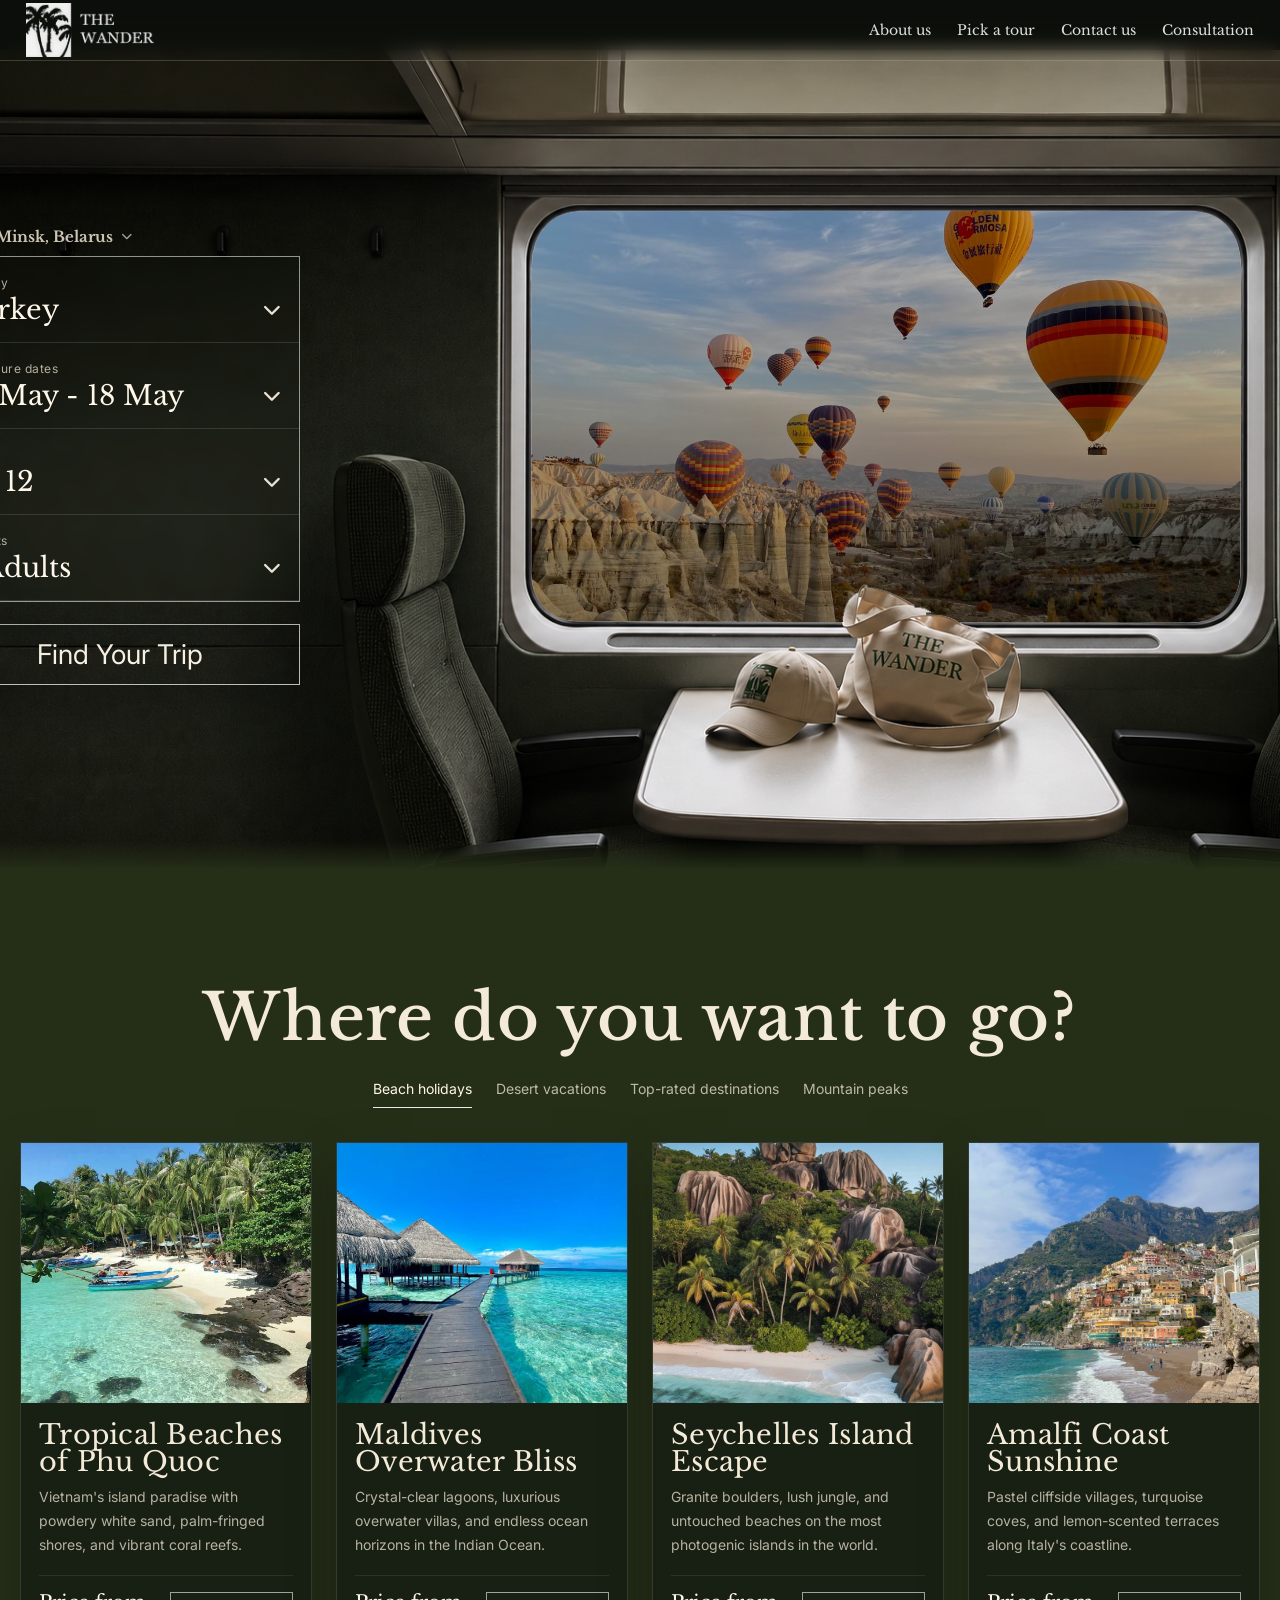
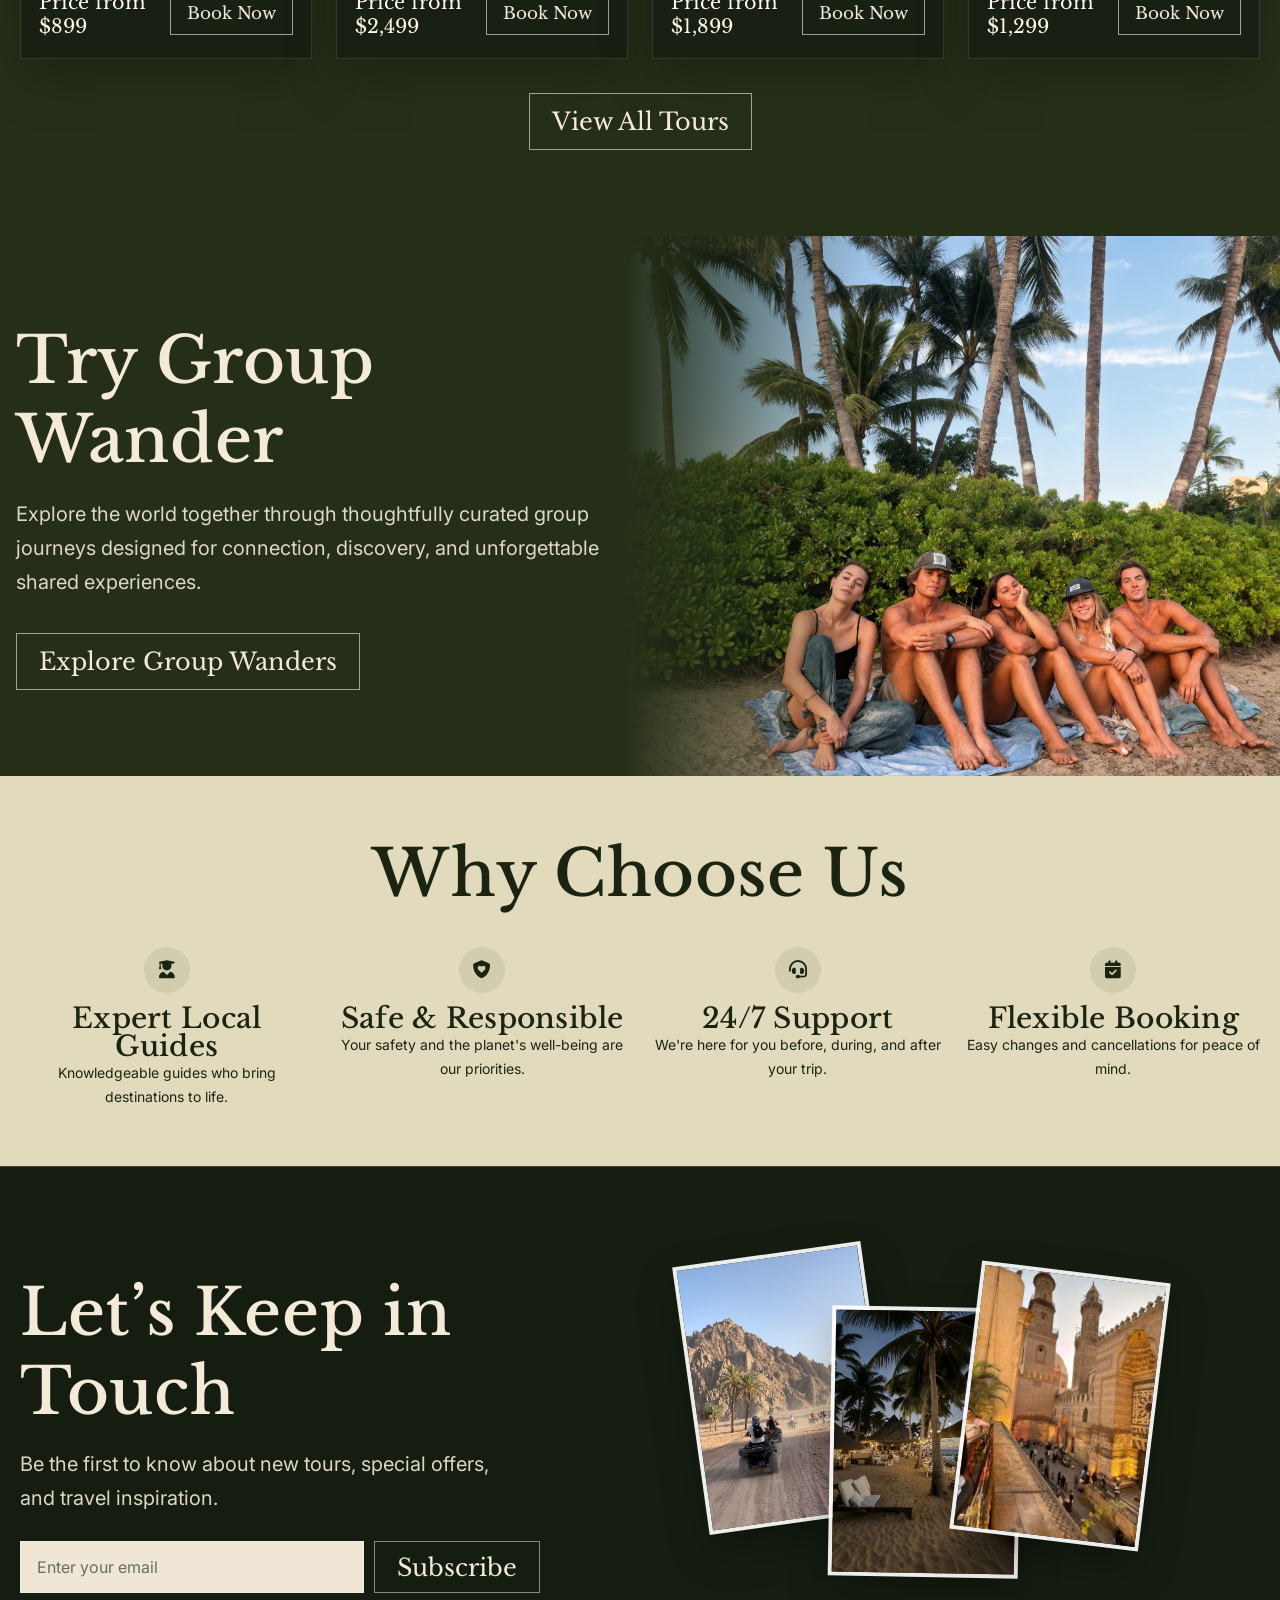
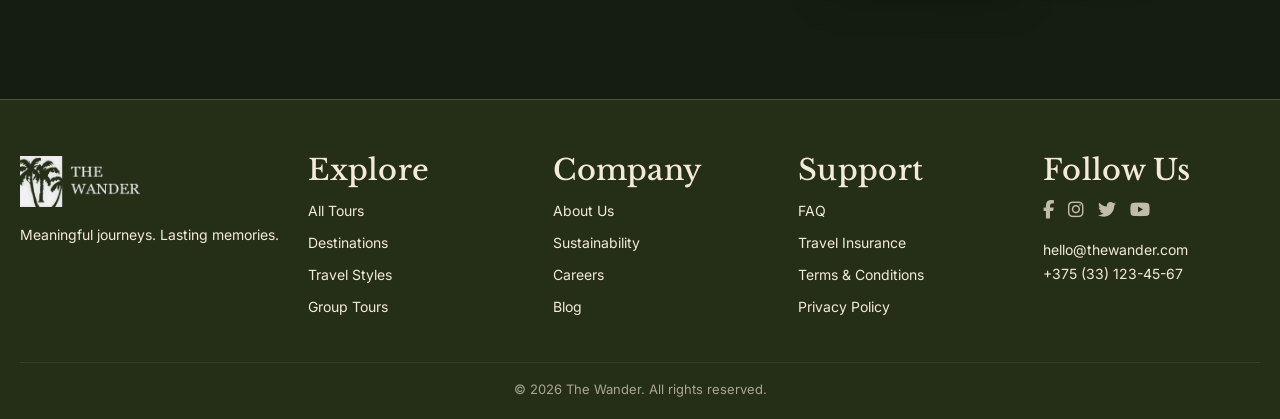
==== commit 18f03623: "Revert "Update from task e4462d13-3c70-4bc1-8f59-52f2135b717a"" ====
--- a/index.html
+++ b/index.html
@@ -10,22 +10,18 @@
     <link href="https://fonts.googleapis.com/css2?family=Cormorant+Garamond:wght@400;500;600;700&family=Inter:wght@400;500;600;700&family=Libre+Baskerville:wght@400;700&display=swap" rel="stylesheet">
     <link rel="stylesheet" href="https://cdnjs.cloudflare.com/ajax/libs/font-awesome/6.5.0/css/all.min.css" />
 
-    <!-- Design Tokens - Standardized Fonts and Colors -->
-    <link rel="stylesheet" href="design-tokens.css" />
-
     <style>
         :root {
-            /* Legacy variable aliases for backward compatibility */
-            --bg: var(--bg-primary);
-            --bg2: var(--bg-secondary);
-            --panel: var(--surface-panel);
-            --panel-2: var(--color-panel-secondary);
-            --line: var(--border-secondary);
-            --line-2: var(--border-tertiary);
-            --cream: var(--text-primary);
-            --muted: var(--text-secondary);
-            --soft: var(--color-soft-accent);
-            --shadow: 0 24px 60px var(--color-shadow-primary);
+            --bg: #252F18;
+            --bg2: #1b2411;
+            --panel: rgba(14, 18, 12, .56);
+            --panel-2: rgba(18, 24, 16, .76);
+            --line: rgba(255,255,255,.28);
+            --line-2: rgba(255,255,255,.14);
+            --cream: #f4ead8;
+            --muted: rgba(244,234,216,.72);
+            --soft: rgba(244,234,216,.12);
+            --shadow: 0 24px 60px rgba(0,0,0,.35);
         }
 
         * {
@@ -38,9 +34,9 @@
 
         body {
             margin: 0;
-            font-family: var(--font-primary);
-            background: var(--bg-primary);
-            color: var(--text-primary);
+            font-family: Inter, system-ui, sans-serif;
+            background: var(--bg);
+            color: var(--cream);
             overflow-x: hidden;
         }
 
@@ -59,7 +55,7 @@
         }
 
         .serif {
-            font-family: var(--font-serif-primary);
+            font-family: 'Libre Baskerville', serif;
             letter-spacing: .01em;
         }
 
@@ -75,8 +71,8 @@
             left: 0;
             width: 100%;
             z-index: 40;
-            background: var(--gradient-topbar);
-            border-bottom: 1px solid var(--border-secondary);
+            background: linear-gradient(180deg, rgba(0,0,0,0.5) 0%, rgba(0,0,0,.5) 100%, );
+            border-bottom: 1px solid rgba(255,255,255,.18);
             backdrop-filter: blur(8px);
         }
 
@@ -94,9 +90,9 @@
             align-items: center;
             gap: 26px;
             white-space: nowrap;
-            font-family: var(--font-serif-primary);
+            font-family: 'Libre Baskerville', serif;
             font-size: 14px;
-            color: var(--text-primary);
+            color: rgba(255,255,255,.86);
         }
 
             .nav a {
@@ -142,13 +138,13 @@
             position: relative;
             min-height: 100vh;
             overflow: hidden;
-            background: var(--bg-tertiary);
+            background: #0e120c;
         }
 
         .scene-vignette {
             position: absolute;
             inset: 0;
-            background: var(--gradient-hero-vignette), radial-gradient(circle at 50% 42%, var(--color-overlay-light), transparent 26%);
+            background: linear-gradient(180deg, rgba(0,0,0,.18) 0%, rgba(0,0,0,.35) 45%, rgba(6,8,5,.62) 100%), radial-gradient(circle at 50% 42%, rgba(255,255,255,.06), transparent 26%);
             pointer-events: none;
         }
 
@@ -176,23 +172,23 @@
             align-items: center;
             gap: 8px;
             font-size: 15px;
-            color: var(--text-secondary);
+            color: rgba(244,234,216,.85);
             margin-bottom: 10px;
-            font-family: var(--font-serif-primary);
+            font-family: 'Libre Baskerville', serif;
         }
 
         .finder-card {
-            border: 1px solid var(--border-primary);
-            background: var(--surface-overlay);
+            border: 1px solid rgba(255,255,255,.55);
+            background: rgba(12,16,10,.12);
             backdrop-filter: blur(6px);
             padding: 0;
             overflow: visible; /* changed from hidden to allow dropdown to overflow */
-            box-shadow: 0 20px 60px var(--color-shadow-tertiary);
+            box-shadow: 0 20px 60px rgba(0,0,0,.22);
         }
 
         .field {
             padding: 14px 18px;
-            border-bottom: 1px solid var(--color-overlay-light);
+            border-bottom: 1px solid rgba(255,255,255,.12);
             min-height: 86px;
             display: flex;
             flex-direction: column;
@@ -209,13 +205,13 @@
             left: 0;
             width: 100%;
             height: 7%;
-            background: var(--gradient-train-overlay);
+            background: linear-gradient( to top, #252F18 0%, #252F18 50%, transparent 100%);
             pointer-events: none;
             z-index: 2;
         }
 
         .field:hover {
-            background: var(--interactive-hover-bg);
+            background: rgba(255,255,255,.03);
         }
 
         .field:last-child {
@@ -225,7 +221,7 @@
         .field .label {
             font-size: 12px;
             letter-spacing: .04em;
-            color: var(--text-secondary);
+            color: rgba(244,234,216,.72);
             margin-bottom: 6px;
         }
 
@@ -234,11 +230,11 @@
             align-items: center;
             justify-content: space-between;
             gap: 14px;
-            font-family: var(--font-serif-primary);
+            font-family: 'Libre Baskerville', serif;
             font-size: clamp(1.7rem, 3vw, 1.05rem);
             line-height: 1;
             font-weight: 200;
-            color: var(--color-base-ivory);
+            color: #fff7ea;
         }
 
             .field .value small {
@@ -254,12 +250,12 @@
         .cta-btn {
             width: 100%;
             appearance: none;
-            border: 1px solid var(--border-primary);
-            background: var(--color-panel-tertiary);
-            color: var(--color-base-ivory);
+            border: 1px solid rgba(255,255,255,.72);
+            background: rgba(0,0,0,.12);
+            color: #fff7ea;
             padding: 16px 20px;
             cursor: pointer;
-            font-family: var(--font-primary);
+            font-family: 'Inter', sans-serif;
             font-size: clamp(1.7rem, 3vw, 1.05rem);
             line-height: 1;
             box-shadow: var(--shadow);
@@ -268,8 +264,8 @@
 
             .cta-btn:hover {
                 transform: translateY(-2px);
-                background: var(--interactive-hover-bg);
-                border-color: var(--interactive-hover-border);
+                background: rgba(255,255,255,.08);
+                border-color: rgba(255,255,255,.88);
             }
 
             .cta-btn:active {
@@ -367,7 +363,7 @@
             font-size: 12px;
             letter-spacing: .18em;
             text-transform: uppercase;
-            color: var(--text-secondary);
+            color: rgba(244,234,216,.72);
         }
 
         /* SECTIONS */
@@ -376,7 +372,7 @@
         }
 
             .section.dark {
-                background: var(--bg-primary);
+                background: #252F18;
             }
 
         .title-center {
@@ -405,7 +401,7 @@
                 appearance: none;
                 border: 0;
                 background: transparent;
-                color: var(--text-secondary);
+                color: rgba(244,234,216,.74);
                 font-size: 14px;
                 padding: 0 0 10px;
                 border-bottom: 1px solid transparent;
@@ -414,13 +410,13 @@
             }
 
                 .tabs button:hover {
-                    color: var(--color-base-ivory);
+                    color: #fff7ea;
                     transform: translateY(-1px);
                 }
 
                 .tabs button.active {
-                    color: var(--color-base-ivory);
-                    border-bottom-color: var(--interactive-active-border);
+                    color: #fff7ea;
+                    border-bottom-color: rgba(255,255,255,.9);
                 }
 
         .cards {
@@ -431,9 +427,9 @@
 
         .card {
             overflow: hidden;
-            background: var(--surface-card);
-            border: 1px solid var(--color-overlay-light);
-            box-shadow: 0 20px 50px var(--color-shadow-tertiary);
+            background: #182013;
+            border: 1px solid rgba(255,255,255,.12);
+            box-shadow: 0 20px 50px rgba(0,0,0,.22);
             display: flex;
             flex-direction: column;
             transition: transform .25s ease, box-shadow .25s ease;
@@ -441,13 +437,13 @@
 
             .card:hover {
                 transform: translateY(-8px);
-                box-shadow: 0 30px 60px var(--color-shadow-secondary);
+                box-shadow: 0 30px 60px rgba(0,0,0,.28);
             }
 
         .image-wrap {
             height: 260px;
             overflow: hidden;
-            background: var(--bg-light);
+            background: #eee9de;
         }
 
             .image-wrap img {
@@ -490,31 +486,31 @@
             gap: 14px;
             margin-top: 18px;
             padding-top: 14px;
-            border-top: 1px solid var(--interactive-hover-bg);
+            border-top: 1px solid rgba(255,255,255,.08);
         }
 
         .card-price {
-            font-family: var(--font-serif-primary);
+            font-family: 'Libre Baskerville', serif;
             font-size: 1.2rem;
             font-weight: 100;
-            color: var(--color-base-ivory);
+            color: #fff7ea;
         }
 
         .card-book-btn {
-            border: 1px solid var(--border-primary);
+            border: 1px solid rgba(255,255,255,.58);
             background: transparent;
             color: var(--cream);
             padding: 10px 16px;
             cursor: pointer;
-            font-family: var(--font-serif-primary);
+            font-family: 'Libre Baskerville', serif;
             font-size: 1.05rem;
             transition: background .2s ease, transform .2s ease, border-color .2s ease;
             white-space: nowrap;
         }
 
             .card-book-btn:hover {
-                background: var(--interactive-hover-bg);
-                border-color: var(--interactive-hover-border);
+                background: rgba(255,255,255,.08);
+                border-color: rgba(255,255,255,.84);
                 transform: translateY(-1px);
             }
 
@@ -528,20 +524,20 @@
             display: inline-flex;
             align-items: center;
             justify-content: center;
-            border: 1px solid var(--border-primary);
+            border: 1px solid rgba(255,255,255,.56);
             background: transparent;
             color: var(--cream);
             padding: 13px 22px;
-            font-family: var(--font-serif-primary);
+            font-family: 'Libre Baskerville', serif;
             font-size: 1.5rem;
             cursor: pointer;
             transition: background .2s ease, transform .2s ease, border-color .2s ease;
         }
 
             .outline-btn:hover {
-                background: var(--interactive-hover-bg);
+                background: rgba(255,255,255,.07);
                 transform: translateY(-1px);
-                border-color: var(--text-primary);
+                border-color: rgba(255,255,255,.86);
             }
 
         .split {
@@ -554,14 +550,14 @@
             display: flex;
             align-items: center;
             padding: 80px 0;
-            background: var(--bg-primary);
+            background: #252F18;
         }
 
             .split-copy p {
                 max-width: 600px;
                 font-size: 20px;
                 line-height: 1.7;
-                color: var(--text-primary);
+                color: rgba(244,234,216,.9);
                 margin: 0;
             }
 
@@ -575,7 +571,7 @@
                 content: "";
                 position: absolute;
                 inset: 0;
-                background: var(--gradient-split-fade);
+                background: linear-gradient(90deg, #252F18 0%, rgba(21,29,17,0) 38%);
                 z-index: 1;
                 pointer-events: none;
             }
@@ -587,8 +583,8 @@
             }
 
         .features {
-            var(--bg-light) url('Whyus_back.png') center/cover no-repeat;
-            color: var(--text-inverse);
+            background: #eff0ea url('Whyus_back.png') center/cover no-repeat;
+            color: #203019;
             padding: 58px 0;
         }
 
@@ -601,7 +597,7 @@
                 margin: 0;
                 font-size: clamp(2.4rem, 5vw, 4rem);
                 font-weight: 500;
-                color: var(--bg-secondary);
+                color: #1b2411;
             }
 
         .feature-grid {
@@ -624,8 +620,8 @@
             border-radius: 999px;
             display: grid;
             place-items: center;
-            background: var(--interactive-hover-bg);
-            color: var(--bg-secondary);
+            background: rgba(38,49,26,.08);
+            color: #1b2411;
             font-size: 18px;
         }
 
@@ -634,19 +630,19 @@
             font-size: 1.75rem;
             font-weight: 500;
             line-height: 1;
-            color: var(--bg-secondary);
+            color: #1b2411;
         }
 
         .feature p {
             margin: 0;
             font-size: 14px;
             line-height: 1.7;
-            color: var(--bg-secondary);
+            color: #1b2411;
         }
 
         .newsletter {
             background: #151d11;
-            border-top: 1px solid var(--border-secondary);
+            border-top: 1px solid rgba(255,255,255,.18);
             padding: 86px 0;
         }
 
@@ -668,7 +664,7 @@
                 max-width: 500px;
                 font-size: 20px;
                 line-height: 1.7;
-                color: var(--text-primary);
+                color: rgba(244,234,216,.9);
             }
 
         .form-row {
@@ -681,7 +677,7 @@
             .form-row input {
                 flex: 1;
                 height: 52px;
-                border: 1px solid var(--border-secondary);
+                border: 1px solid rgba(255,255,255,.18);
                 background: #efe6d6;
                 color: #1f2915;
                 padding: 0 16px;
@@ -695,11 +691,11 @@
             .form-row button {
                 height: 52px;
                 padding: 0 22px;
-                border: 1px solid var(--border-secondary);
+                border: 1px solid rgba(255,255,255,.48);
                 background: transparent;
                 color: var(--cream);
                 cursor: pointer;
-                font-family: var(--font-serif-primary);
+                font-family: 'Libre Baskerville', serif;
                 font-size: 1.5rem;
                 white-space: nowrap;
             }
@@ -714,8 +710,8 @@
                 width: 190px;
                 height: 270px;
                 object-fit: cover;
-                border: 4px solid var(--border-primary);
-                box-shadow: 0 18px 40px var(--color-shadow-secondary);
+                border: 4px solid rgba(255,255,255,.92);
+                box-shadow: 0 18px 40px rgba(0,0,0,.28);
             }
 
         .p1 {
@@ -737,9 +733,9 @@
         }
 
         .footer {
-            background: var(--bg-primary);
+            background: #252F18;
             padding: 56px 0 22px;
-            border-top: 1px solid var(--border-secondary);
+            border-top: 1px solid rgba(255,255,255,.18);
         }
 
         .footer-grid {
@@ -785,19 +781,19 @@
         }
 
             .socials a {
-                color: var(--text-secondary);
+                color: rgba(244,234,216,.76);
             }
 
                 .socials a:hover {
-                    color: var(--color-base-ivory);
+                    color: #fff7ea;
                 }
 
         .copyright {
             margin-top: 36px;
             padding-top: 18px;
-            border-top: 1px solid var(--interactive-hover-bg);
+            border-top: 1px solid rgba(255,255,255,.08);
             text-align: center;
-            color: var(--text-tertiary);
+            color: rgba(244,234,216,.64);
             font-size: 13px;
         }
 
@@ -809,7 +805,7 @@
             align-items: center;
             justify-content: center;
             z-index: 80;
-            background: var(--surface-panel);
+            background: rgba(0,0,0,.56);
             padding: 20px;
         }
 
@@ -820,8 +816,8 @@
         .modal-card {
             width: min(760px, 100%);
             background: #151d11;
-            border: 1px solid var(--border-secondary);
-            box-shadow: 0 30px 80px rgba(0, 0, 0, 0.45);
+            border: 1px solid rgba(255,255,255,.16);
+            box-shadow: 0 30px 80px rgba(0,0,0,.45);
             padding: 22px;
         }
 
@@ -843,7 +839,7 @@
             width: 42px;
             height: 42px;
             border-radius: 999px;
-            border: 1px solid var(--border-secondary);
+            border: 1px solid rgba(255,255,255,.2);
             background: transparent;
             color: var(--cream);
             cursor: pointer;
@@ -856,22 +852,22 @@
         }
 
         .summary-item {
-            border: 1px solid var(--border-tertiary);
+            border: 1px solid rgba(255,255,255,.14);
             padding: 14px;
-            background: var(--interactive-hover-bg);
+            background: rgba(255,255,255,.03);
         }
 
             .summary-item span {
                 display: block;
                 font-size: 12px;
-                color: var(--text-tertiary);
+                color: rgba(244,234,216,.68);
                 margin-bottom: 8px;
                 text-transform: uppercase;
                 letter-spacing: .08em;
             }
 
             .summary-item strong {
-                font-family: var(--font-serif-primary);
+                font-family: 'Libre Baskerville', serif;
                 font-size: 1.6rem;
                 font-weight: 600;
             }
@@ -891,9 +887,9 @@
             top: 100%;
             width: min(360px, 100%);
             margin-top: 10px;
-            background: var(--surface-panel);
-            border: 1px solid var(--border-secondary);
-            box-shadow: 0 20px 50px rgba(0, 0, 0, 0.34);
+            background: rgba(16, 20, 14, .96);
+            border: 1px solid rgba(255,255,255,.16);
+            box-shadow: 0 20px 50px rgba(0,0,0,.34);
             padding: 14px;
             display: none;
             z-index: 60;
@@ -912,8 +908,8 @@
             }
 
         .pill {
-            border: 1px solid var(--border-secondary);
-            background: var(--interactive-hover-bg);
+            border: 1px solid rgba(255,255,255,.16);
+            background: rgba(255,255,255,.03);
             color: var(--cream);
             padding: 12px 10px;
             cursor: pointer;
@@ -924,8 +920,8 @@
 
             .pill:hover,
             .pill.active {
-                background: var(--interactive-hover-bg);
-                border-color: var(--interactive-hover-border);
+                background: rgba(255,255,255,.08);
+                border-color: rgba(255,255,255,.46);
             }
 
         .field-wrap {
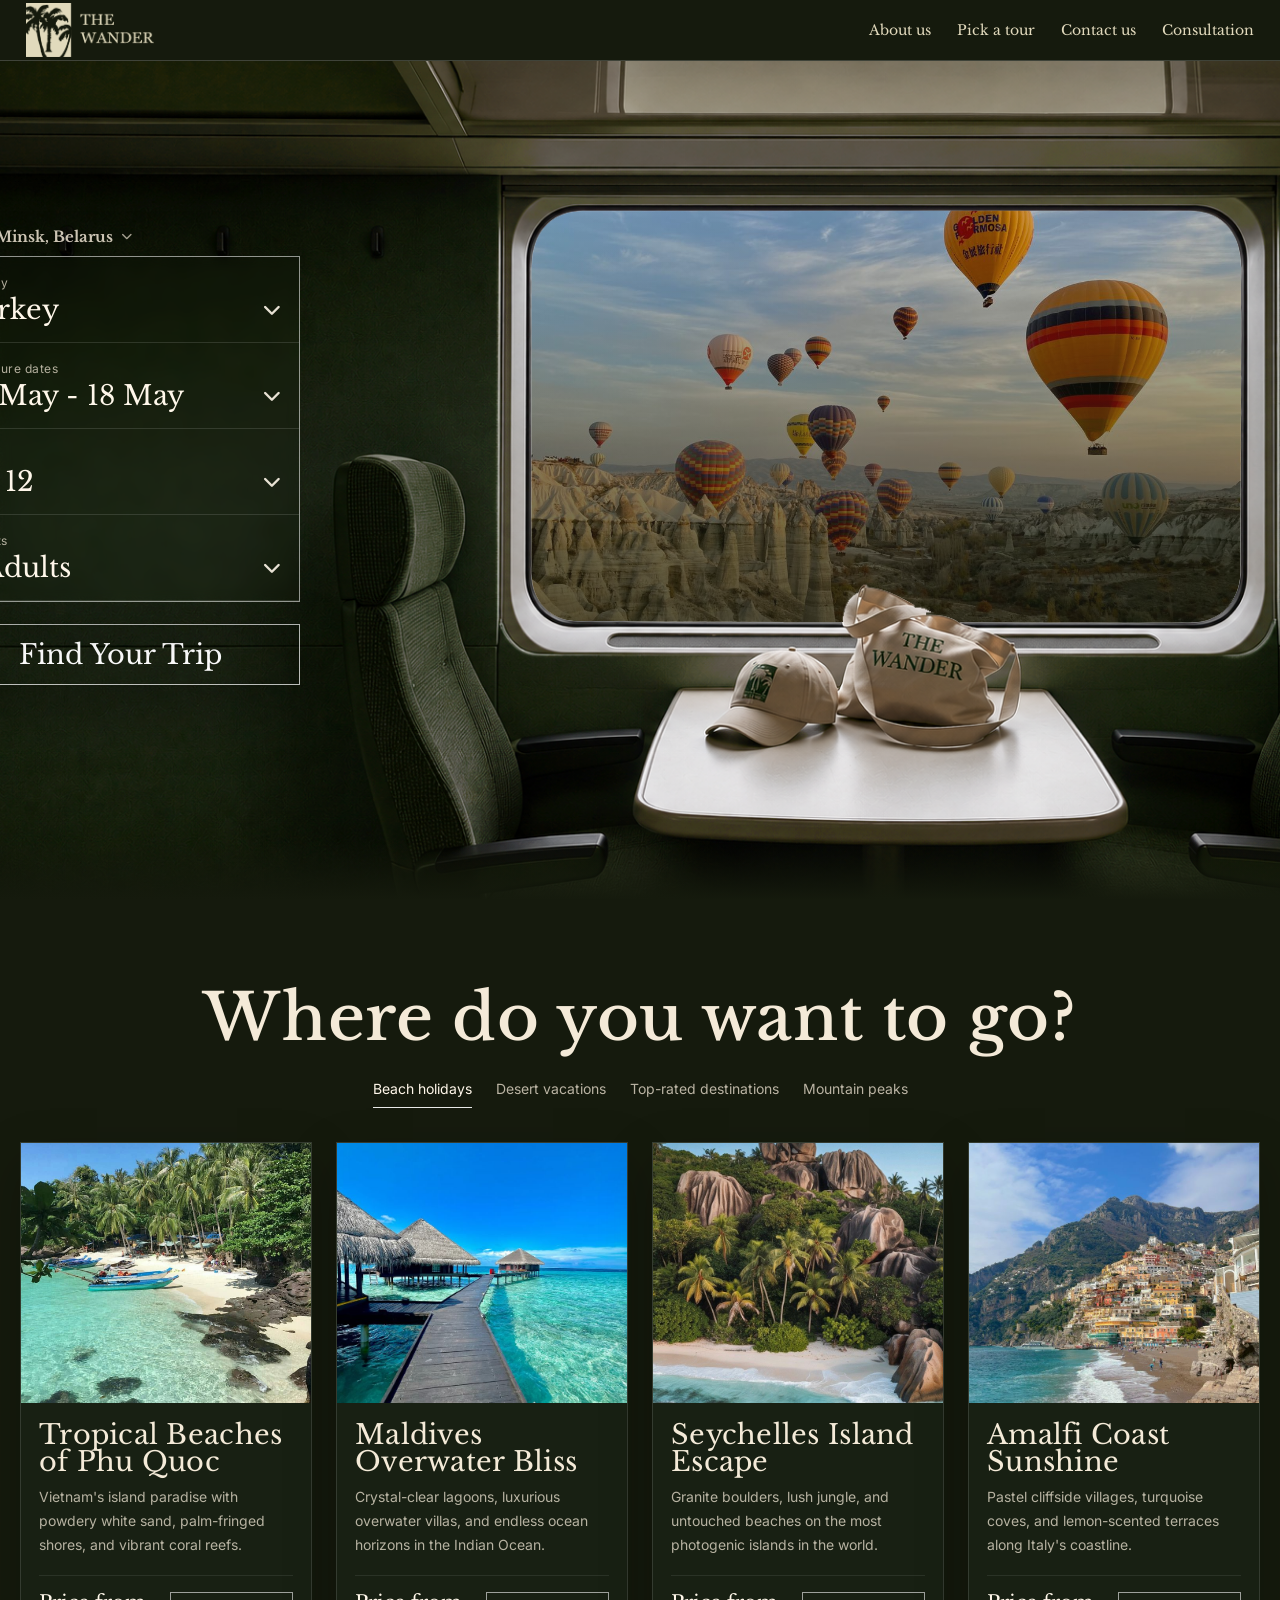
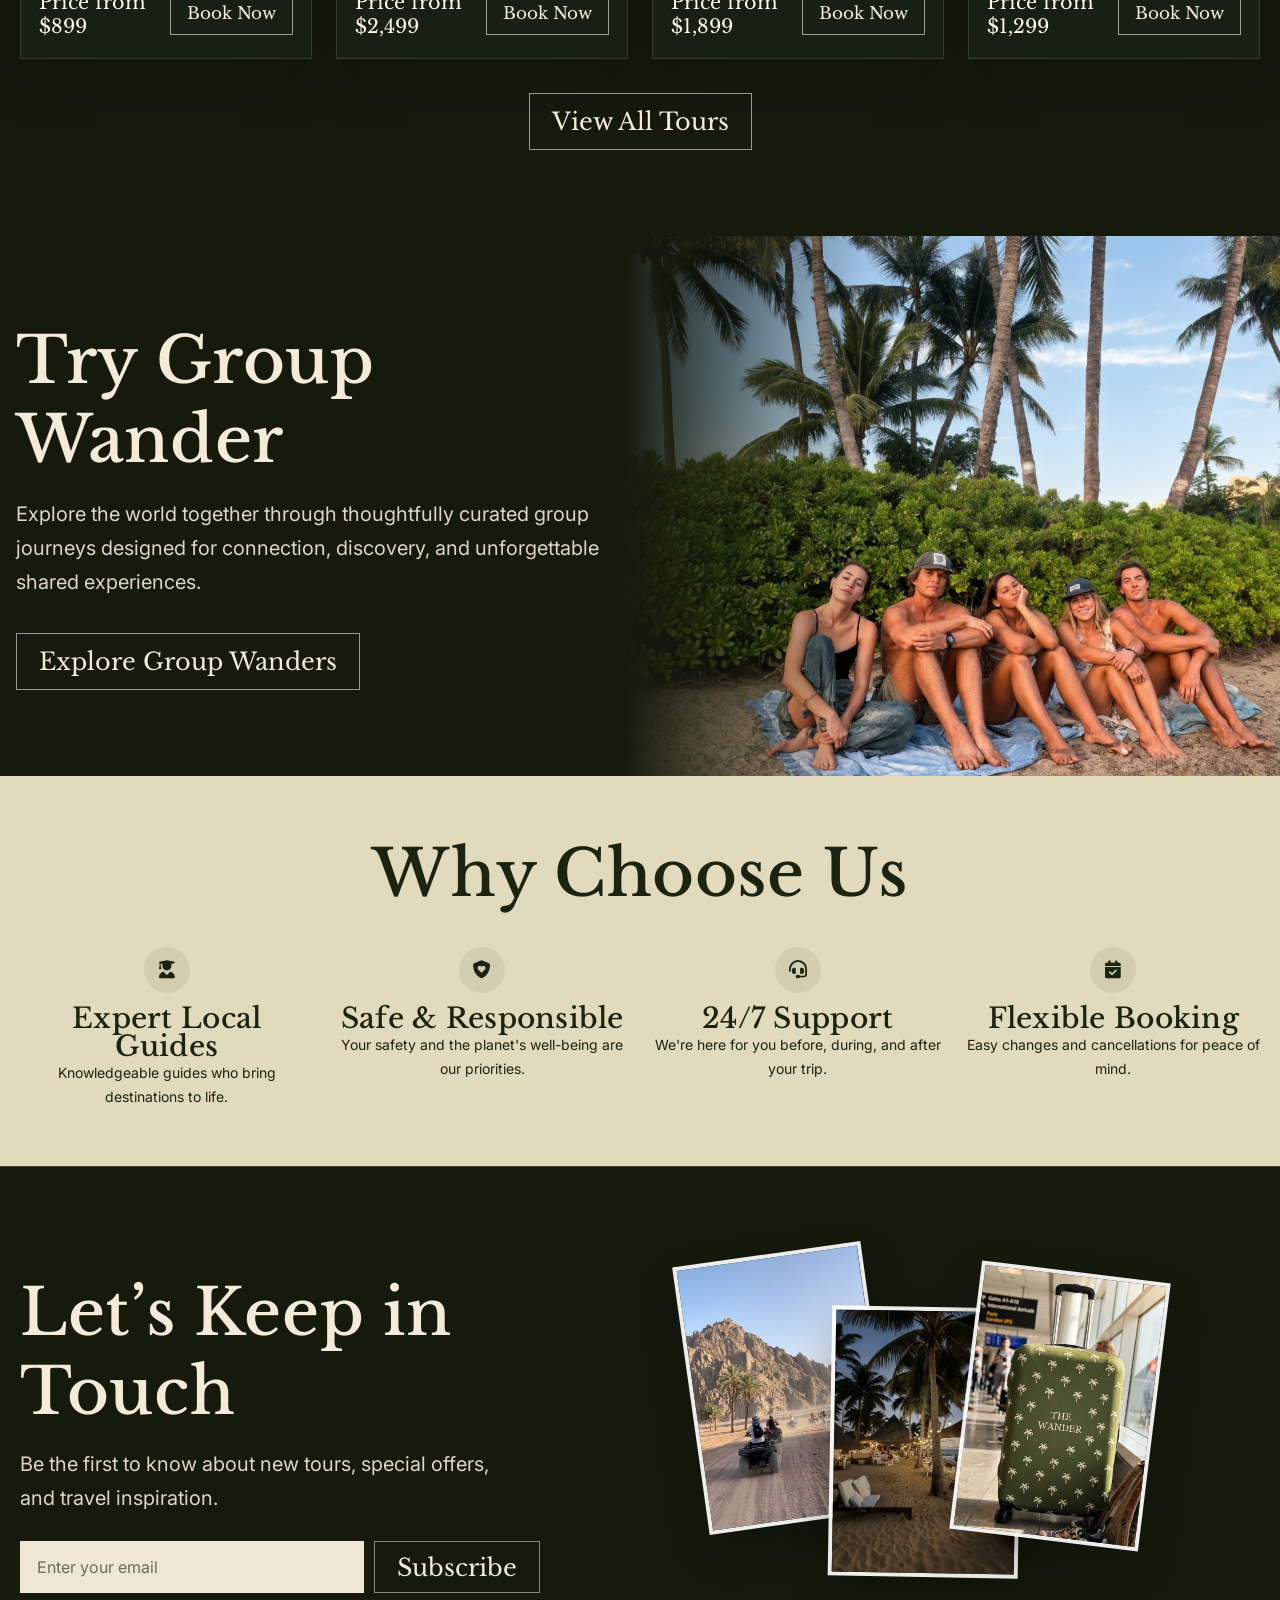
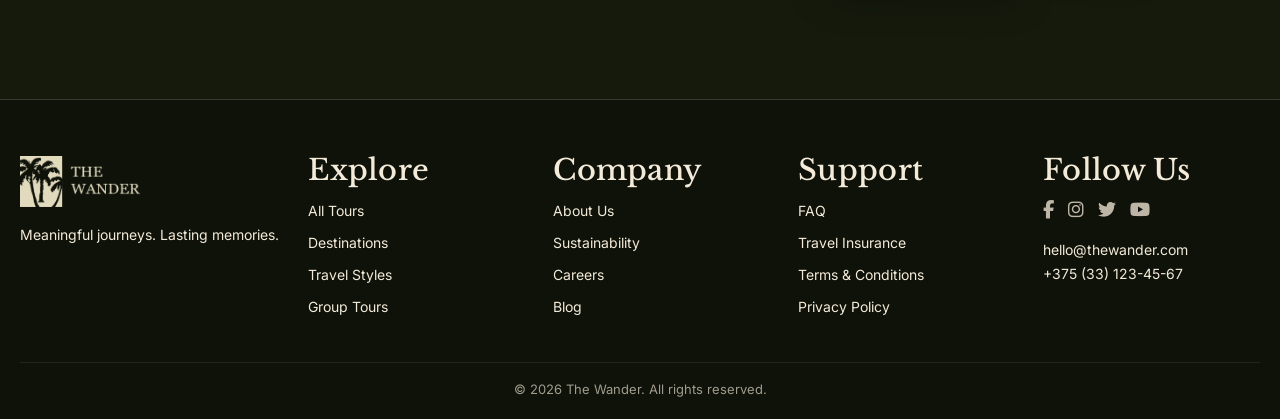
==== commit 72e9ca40: "up]" ====
--- a/index.html
+++ b/index.html
@@ -12,8 +12,8 @@
 
     <style>
         :root {
-            --bg: #252F18;
-            --bg2: #1b2411;
+            --bg: #10170B;
+            --bg2: #10170B;
             --panel: rgba(14, 18, 12, .56);
             --panel-2: rgba(18, 24, 16, .76);
             --line: rgba(255,255,255,.28);
@@ -71,9 +71,9 @@
             left: 0;
             width: 100%;
             z-index: 40;
-            background: linear-gradient(180deg, rgba(0,0,0,0.5) 0%, rgba(0,0,0,.5) 100%, );
+            background: #151A0D;
             border-bottom: 1px solid rgba(255,255,255,.18);
-            backdrop-filter: blur(8px);
+            /*            backdrop-filter: blur(8px);*/
         }
 
         .topbar-inner {
@@ -92,7 +92,7 @@
             white-space: nowrap;
             font-family: 'Libre Baskerville', serif;
             font-size: 14px;
-            color: rgba(255,255,255,.86);
+            color: #E1D9BC;
         }
 
             .nav a {
@@ -144,7 +144,7 @@
         .scene-vignette {
             position: absolute;
             inset: 0;
-            background: linear-gradient(180deg, rgba(0,0,0,.18) 0%, rgba(0,0,0,.35) 45%, rgba(6,8,5,.62) 100%), radial-gradient(circle at 50% 42%, rgba(255,255,255,.06), transparent 26%);
+            background: linear-gradient(180deg, rgba(0,0,0,0) 0%, #151A0D 100%), radial-gradient(circle at 50% 42%, rgba(255,255,255,.06), transparent 26%);
             pointer-events: none;
         }
 
@@ -205,7 +205,7 @@
             left: 0;
             width: 100%;
             height: 7%;
-            background: linear-gradient( to top, #252F18 0%, #252F18 50%, transparent 100%);
+            background: linear-gradient( to top, #151A0D 0%, transparent 100%);
             pointer-events: none;
             z-index: 2;
         }
@@ -252,10 +252,10 @@
             appearance: none;
             border: 1px solid rgba(255,255,255,.72);
             background: rgba(0,0,0,.12);
-            color: #fff7ea;
+            color: #FFFFFF;
             padding: 16px 20px;
             cursor: pointer;
-            font-family: 'Inter', sans-serif;
+            font-family: 'Libre Baskerville', serif;
             font-size: clamp(1.7rem, 3vw, 1.05rem);
             line-height: 1;
             box-shadow: var(--shadow);
@@ -372,7 +372,7 @@
         }
 
             .section.dark {
-                background: #252F18;
+                background: #151A0D;
             }
 
         .title-center {
@@ -550,7 +550,7 @@
             display: flex;
             align-items: center;
             padding: 80px 0;
-            background: #252F18;
+            background: #151A0D;
         }
 
             .split-copy p {
@@ -571,7 +571,7 @@
                 content: "";
                 position: absolute;
                 inset: 0;
-                background: linear-gradient(90deg, #252F18 0%, rgba(21,29,17,0) 38%);
+                background: linear-gradient(90deg, #151A0D 0%, rgba(21,29,17,0) 38%);
                 z-index: 1;
                 pointer-events: none;
             }
@@ -641,7 +641,7 @@
         }
 
         .newsletter {
-            background: #151d11;
+            background: #151A0D;
             border-top: 1px solid rgba(255,255,255,.18);
             padding: 86px 0;
         }
@@ -733,7 +733,7 @@
         }
 
         .footer {
-            background: #252F18;
+            background: #0E1209;
             padding: 56px 0 22px;
             border-top: 1px solid rgba(255,255,255,.18);
         }
@@ -1094,7 +1094,7 @@
     <header class="topbar">
         <div class="container topbar-inner">
             <a href="#top" class="brand" aria-label="The Wander home">
-                <img src="logo_1.png" alt="The Wander Logo" class="logo-image">
+                <img src="logo_2.png" alt="The Wander Logo" class="logo-image">
             </a>
 
             <nav class="nav right" aria-label="Primary">
@@ -1109,7 +1109,7 @@
     <main id="top">
         <section class="hero" id="find-tour">
             <div class="train-bg">
-                <img src="train.png" alt="">
+                <img src="train_green.png" alt="">
             </div>
             <div class="window-scenes">
                 <div class="scene-slide active" style="background-image: url('turkey-train1.jpg')"></div>
@@ -1363,7 +1363,7 @@
                 <div class="polaroids" aria-hidden="true">
                     <img class="p1" src="Polaroid1.jpg" alt="">
                     <img class="p2" src="Polaroid2.jpg" alt="">
-                    <img class="p3" src="Polaroid3.jpg" alt="">
+                    <img class="p3" src="card_suit.png" alt="">
                 </div>
             </div>
         </section>
@@ -1373,7 +1373,7 @@
         <div class="container">
             <div class="footer-grid">
                 <div>
-                    <img src="logo_1.png" alt="The Wander Logo" class="footer-logo-img">
+                    <img src="logo_2.png" alt="The Wander Logo" class="footer-logo-img">
                     <p style="margin-top:16px;">Meaningful journeys. Lasting memories.</p>
                 </div>
 
